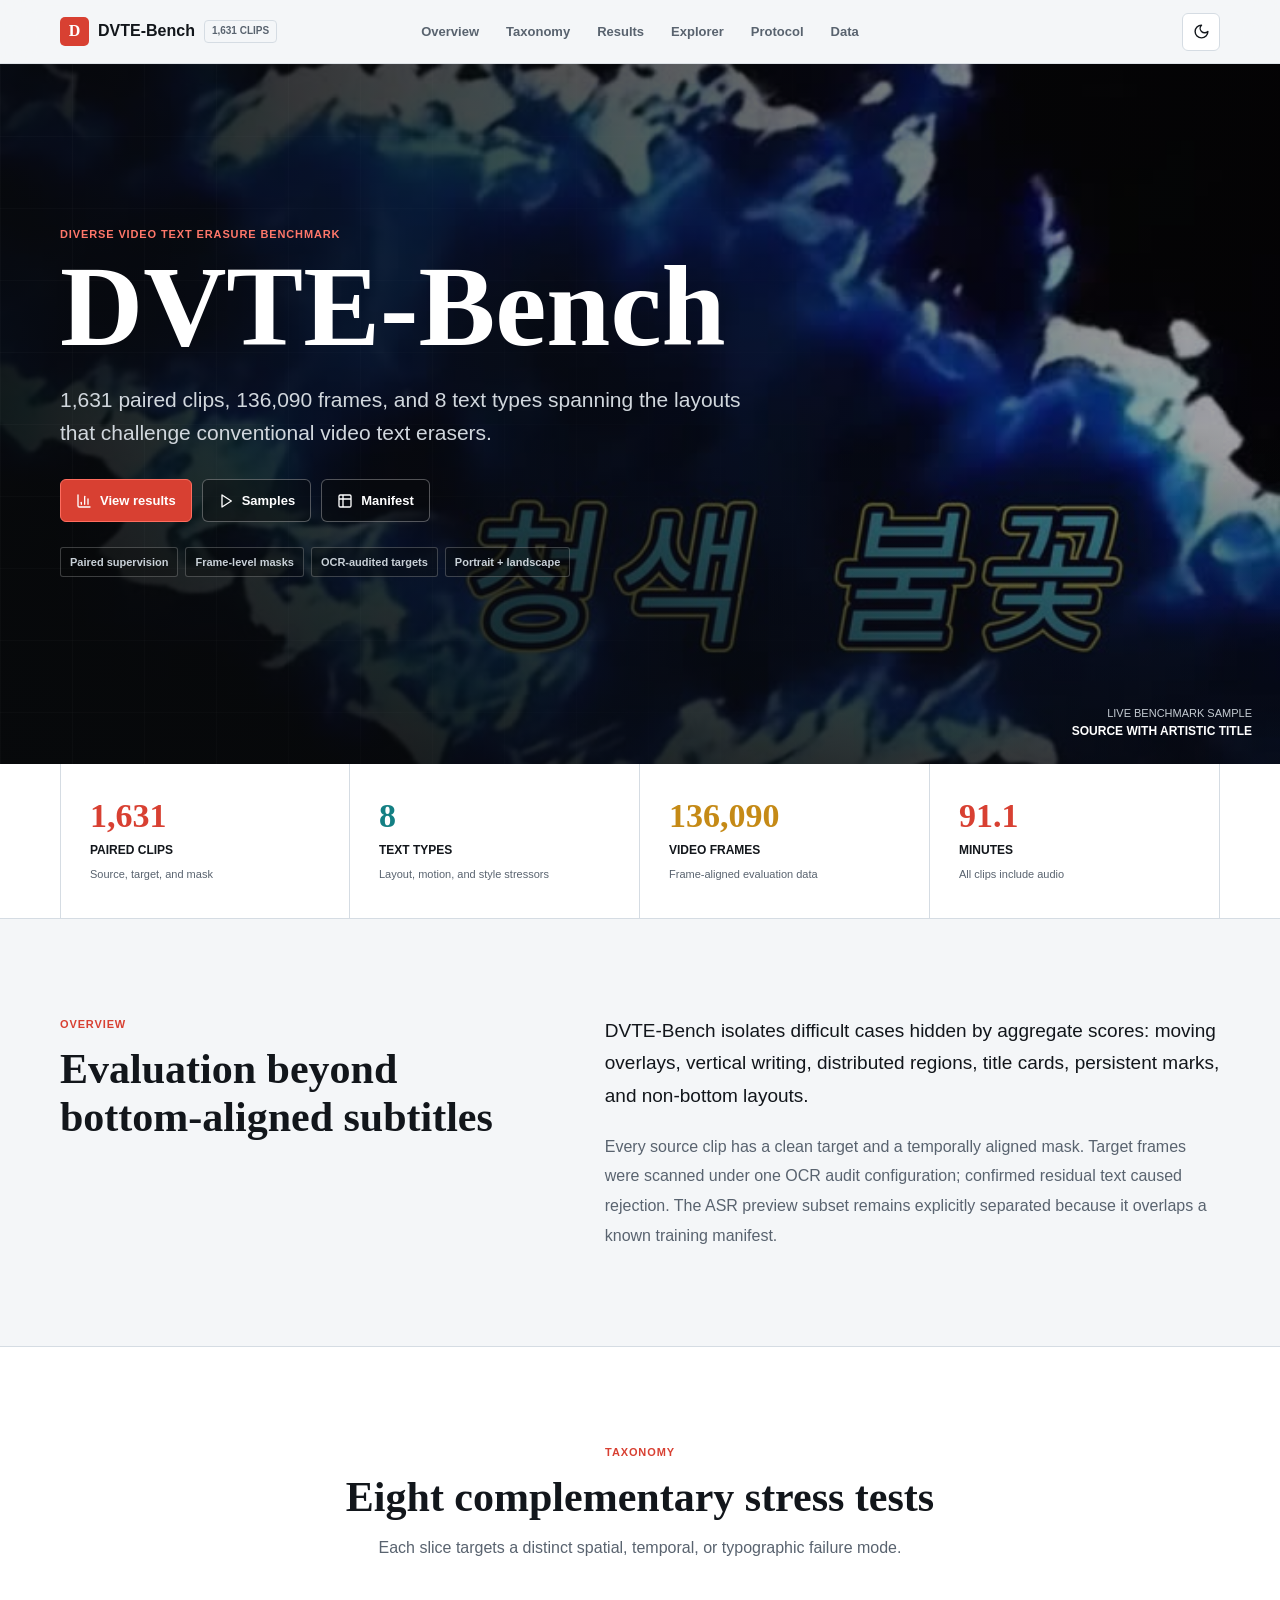
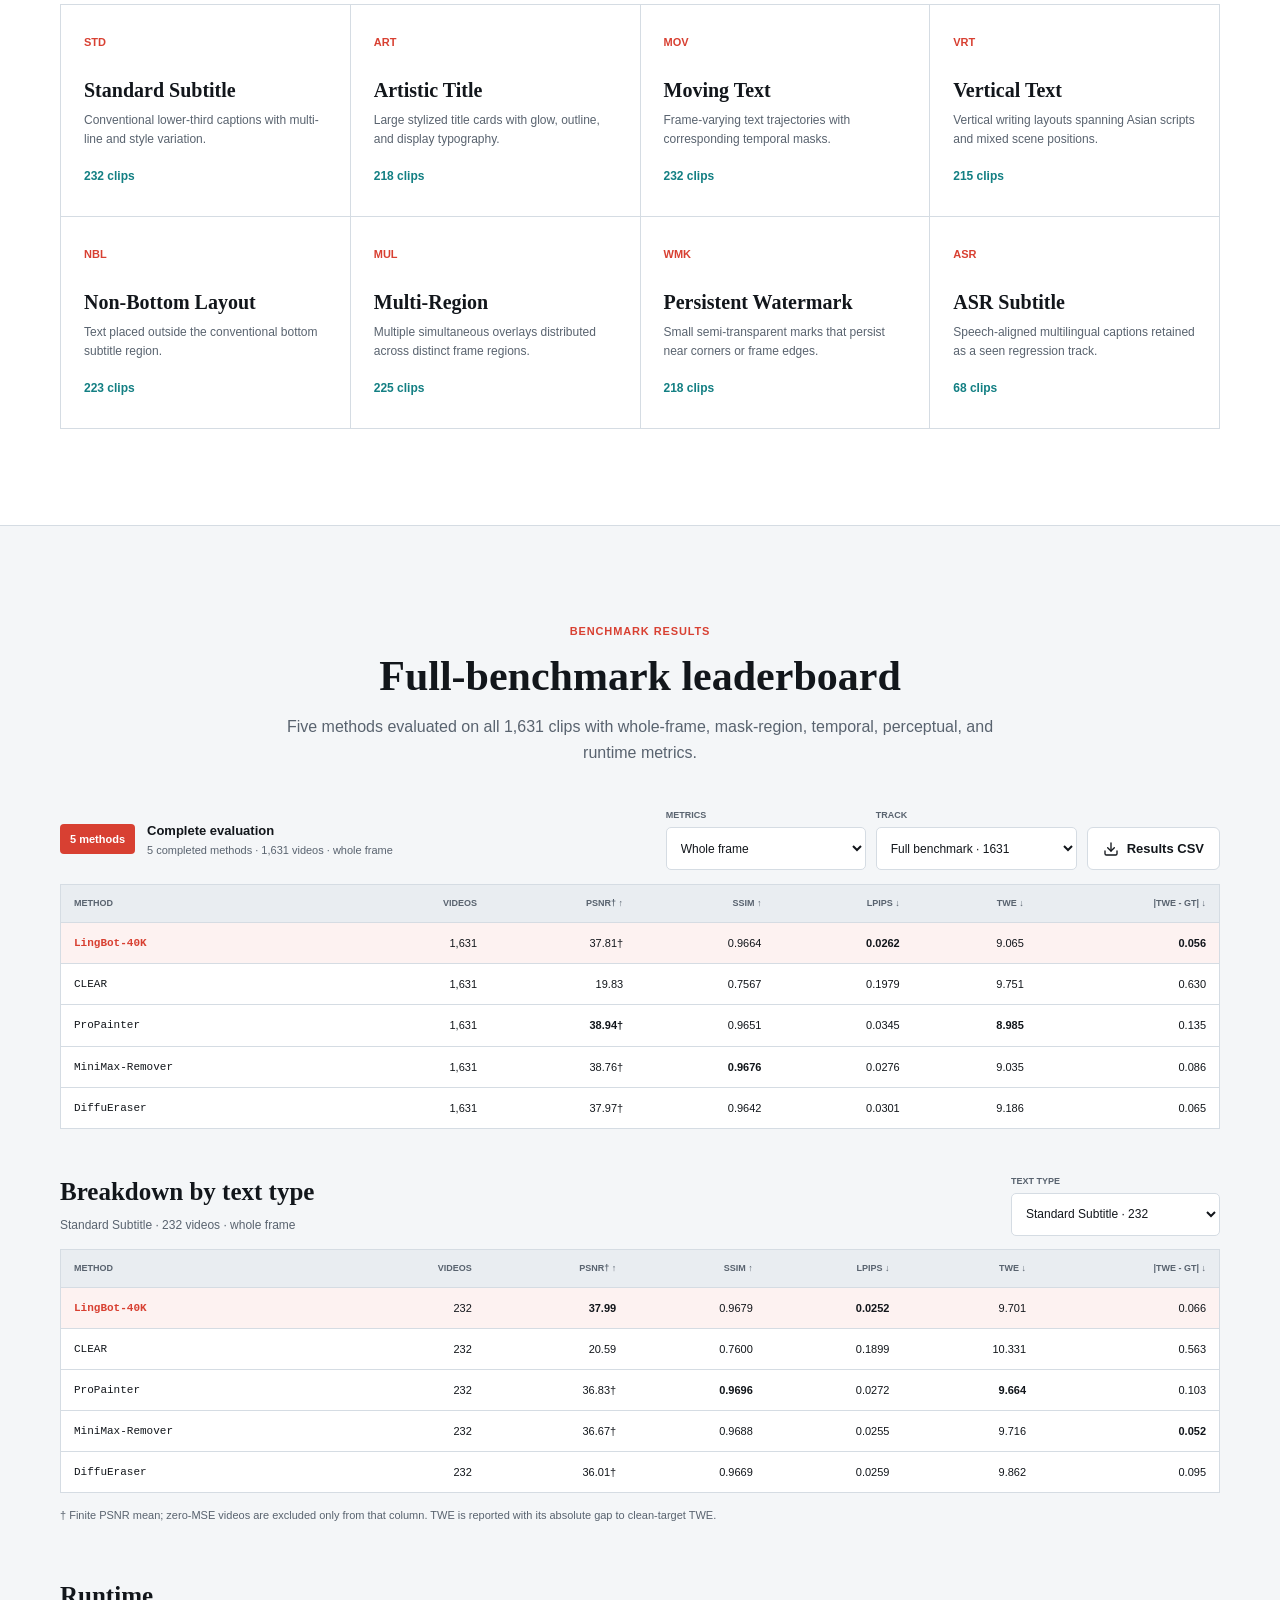
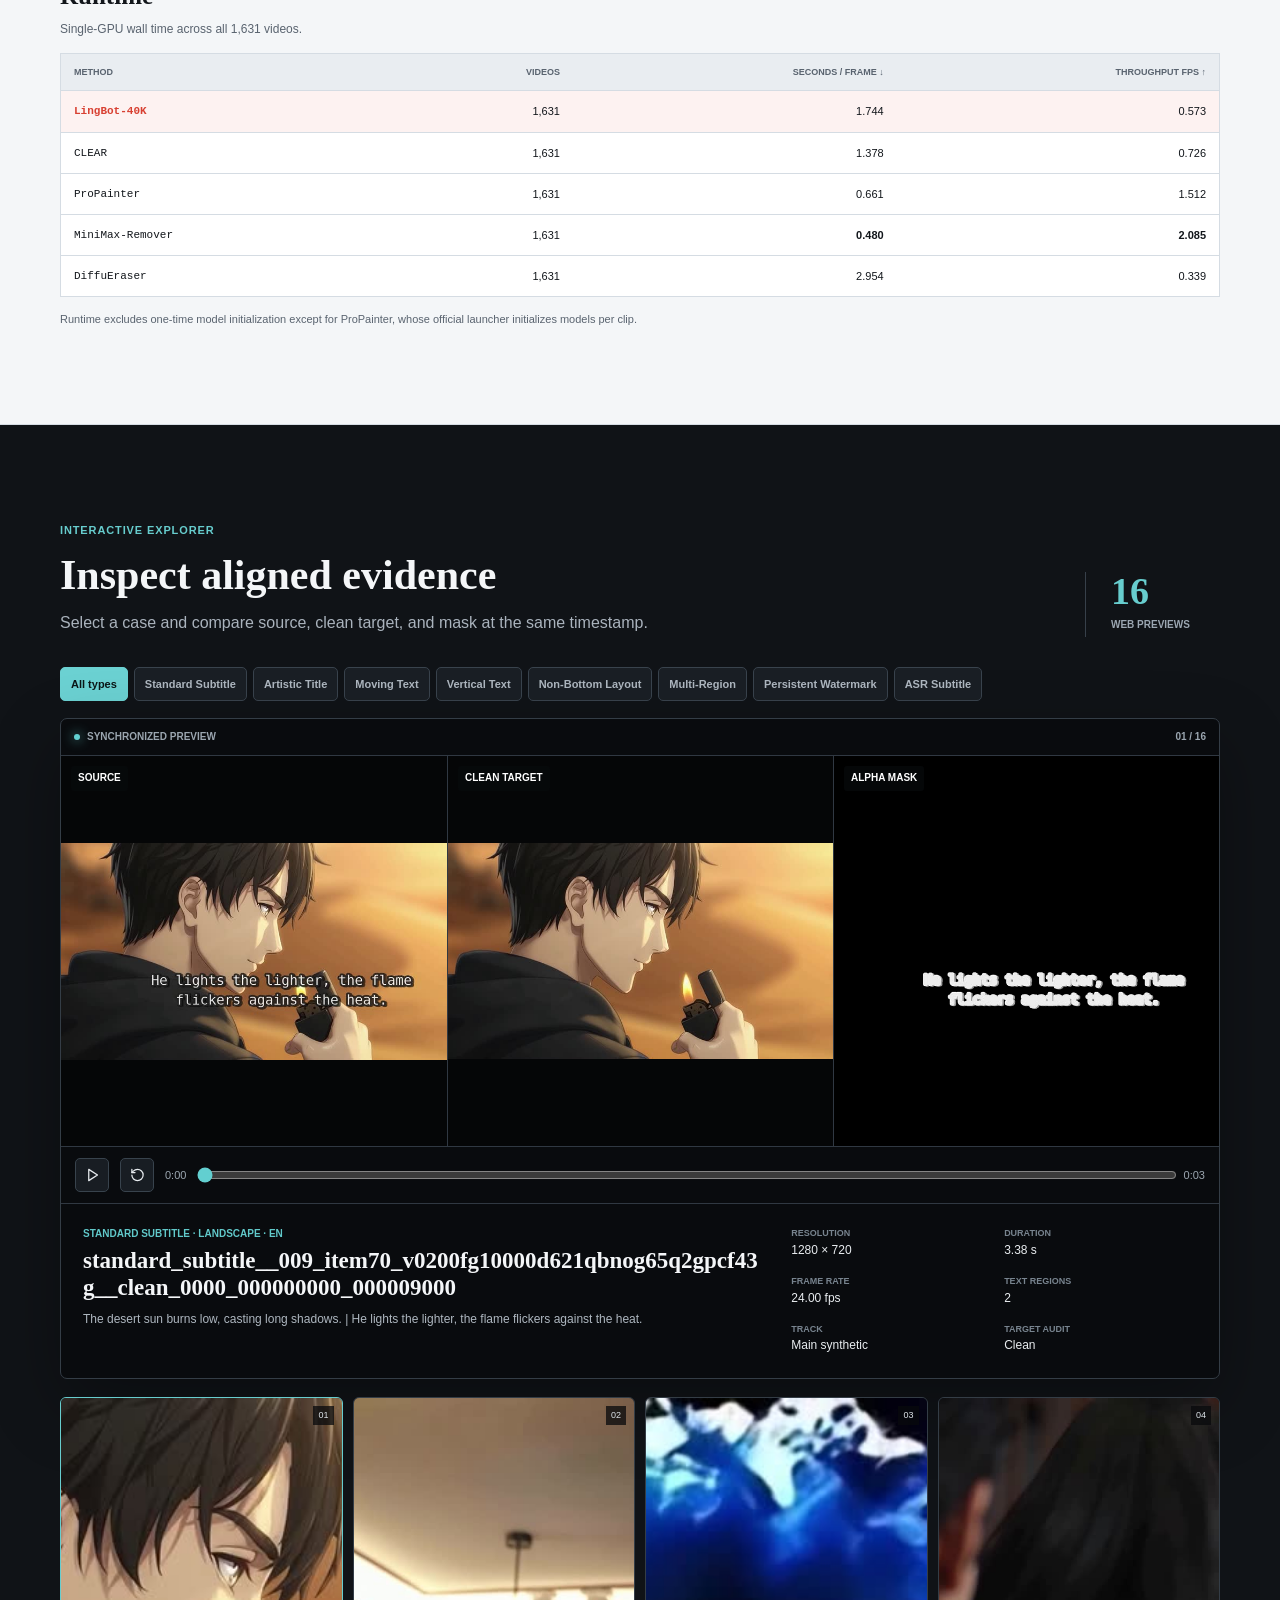
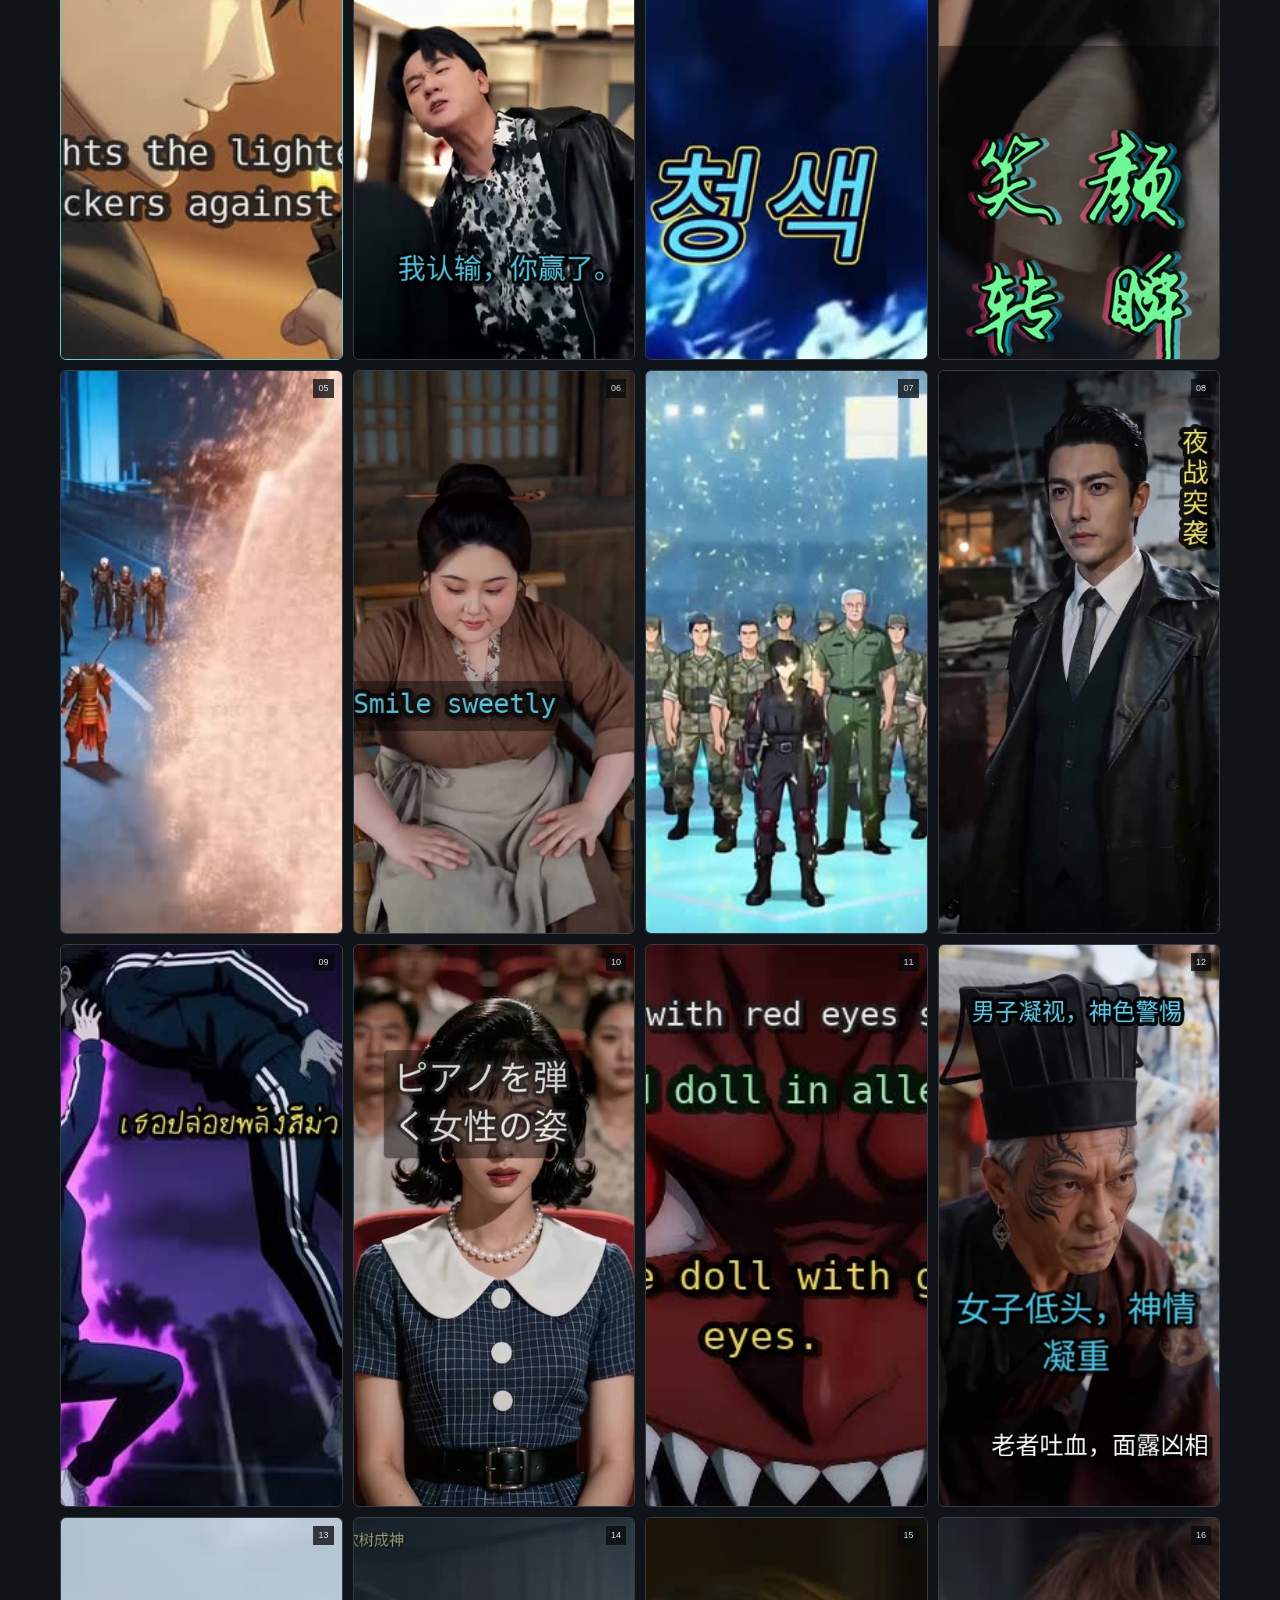
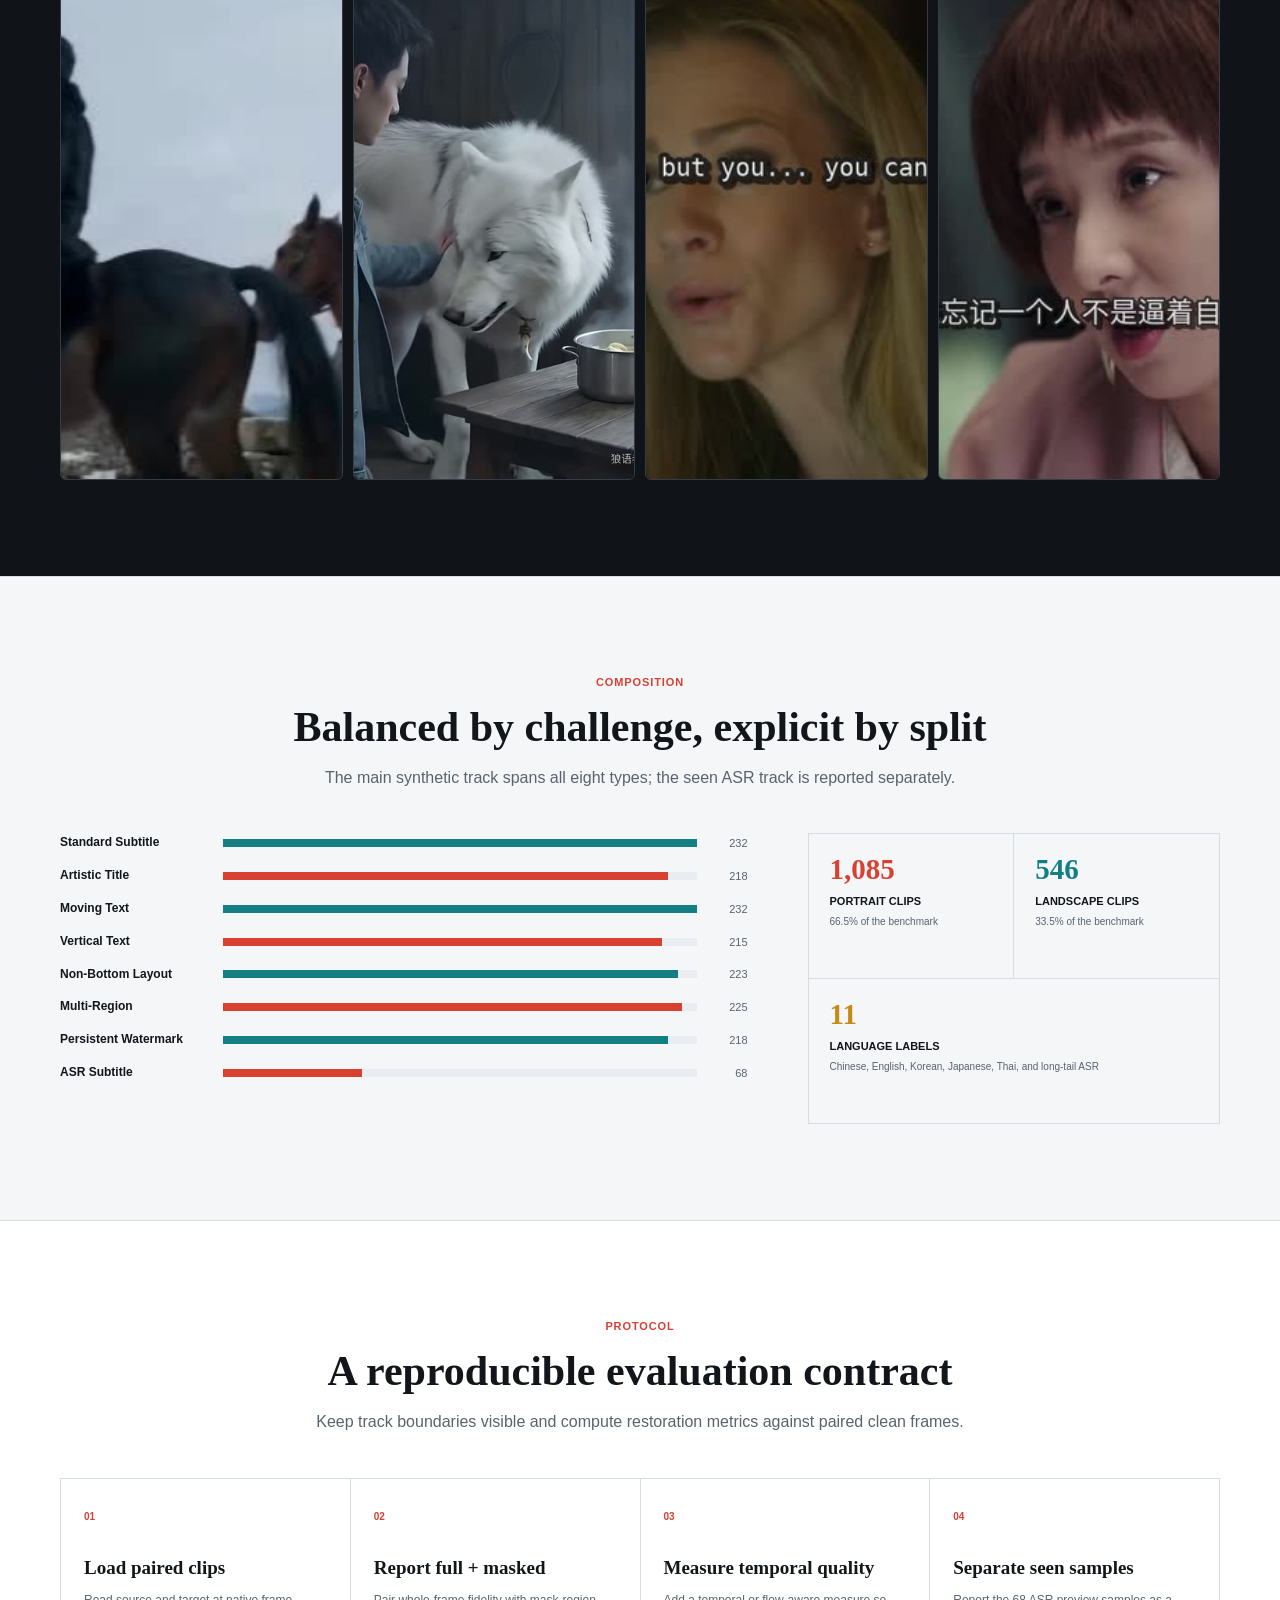
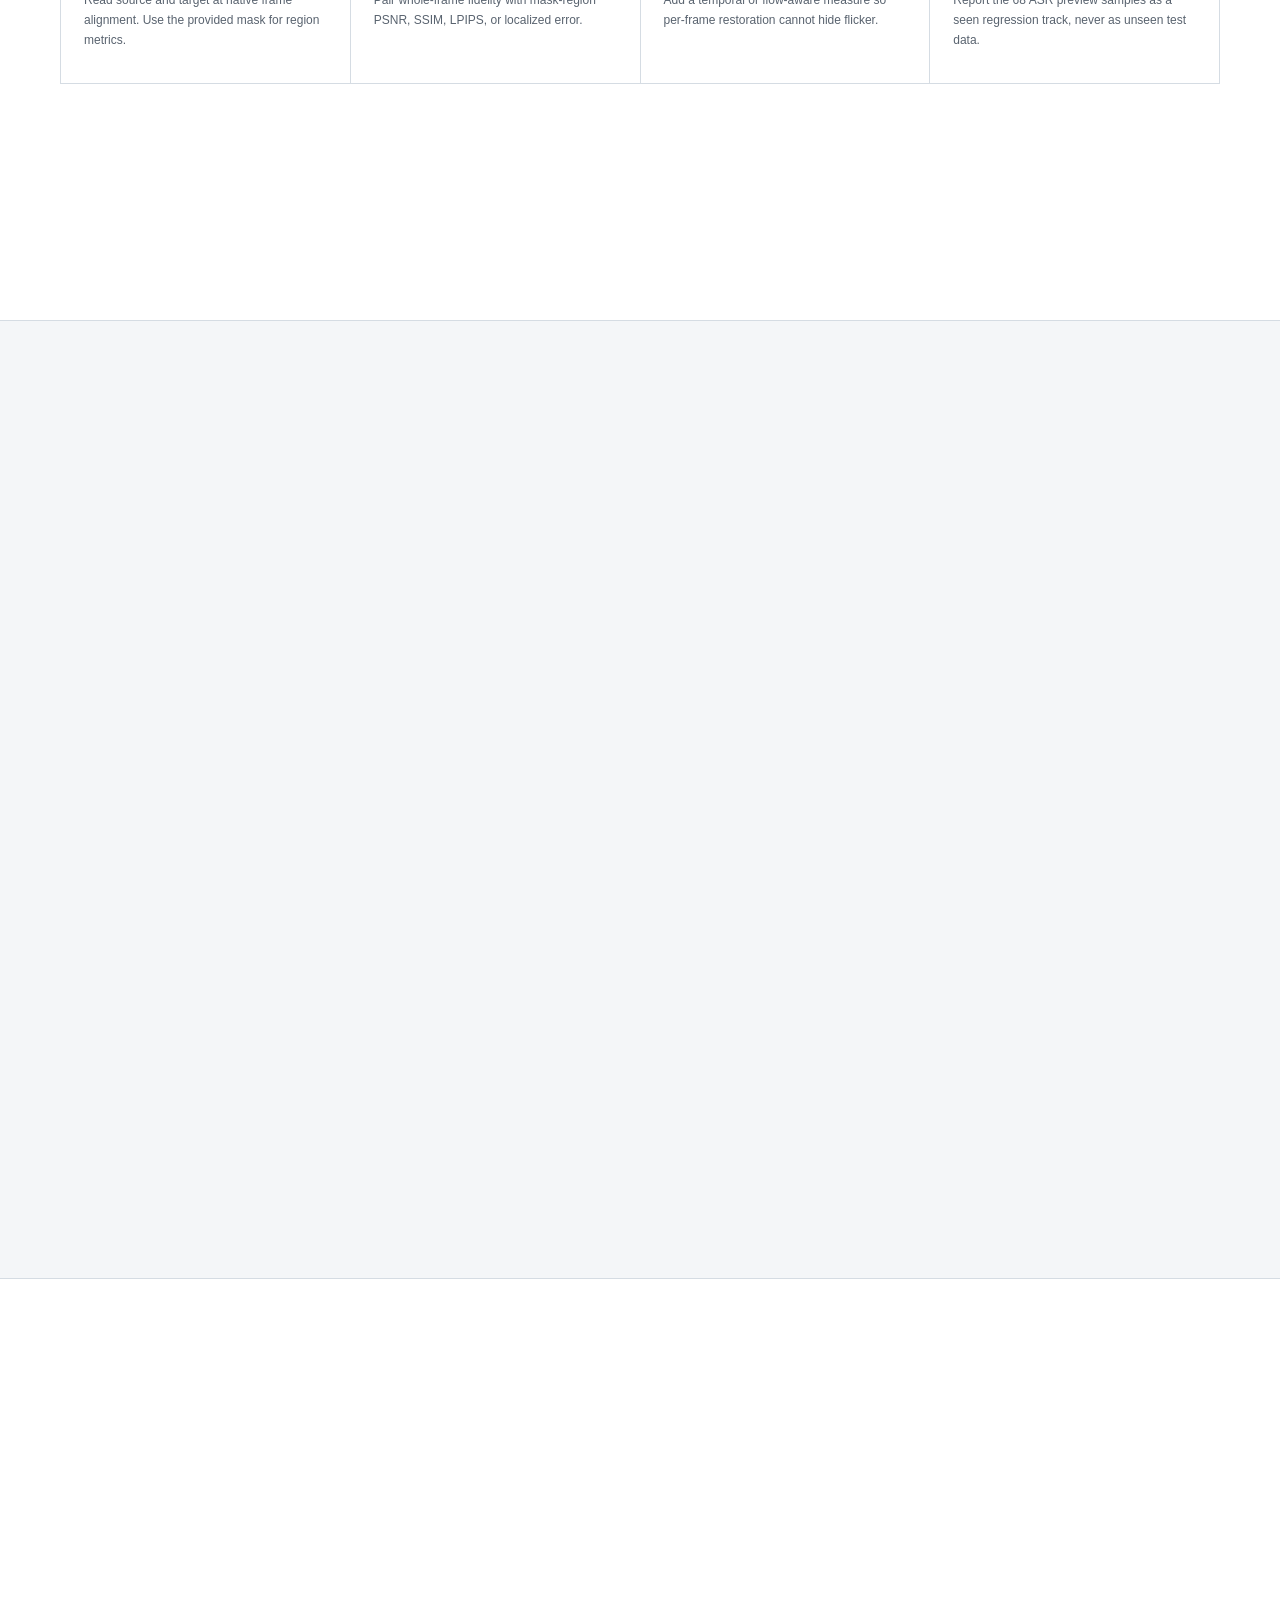
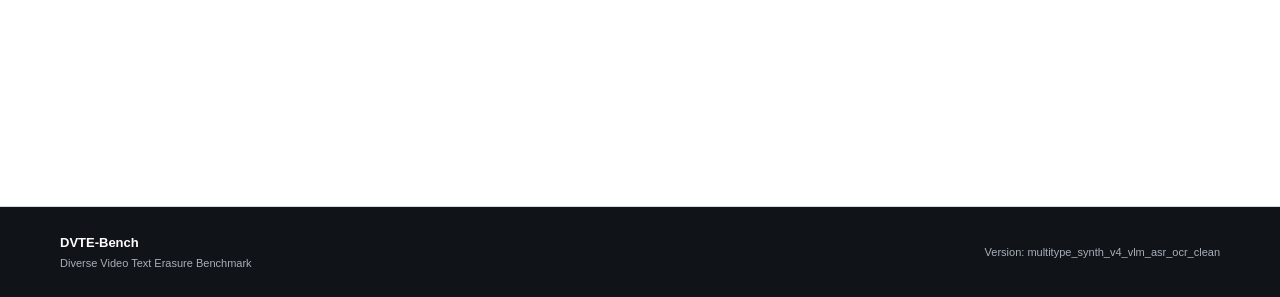
==== index.html @ 3c835c45 "Publish complete 1,631-video benchmark results" ====
<!doctype html>
<html lang="en" data-theme="light">
<head>
  <meta charset="utf-8">
  <meta name="viewport" content="width=device-width, initial-scale=1">
  <meta name="description" content="DVTE-Bench (Diverse Video Text Erasure Benchmark) provides 1,631 paired clips across 8 text types for video text erasure evaluation.">
  <meta name="theme-color" content="#f4f6f8">
  <title>DVTE-Bench | Diverse Video Text Erasure Benchmark</title>
  <link rel="stylesheet" href="styles.css">
  <script src="assets/vendor/lucide.min.js" defer></script>
  <script src="app.js" defer></script>
</head>
<body>
  <a class="skip-link" href="#main">Skip to content</a>
  <header class="site-header" data-header>
    <nav class="nav shell" aria-label="Primary navigation">
      <a class="wordmark" href="#top" aria-label="DVTE-Bench home">
        <span class="wordmark-mark" aria-hidden="true">D</span>
        <span>DVTE-Bench</span>
        <span class="version-chip">1,631 clips</span>
      </a>
      <button class="icon-button mobile-menu-button" type="button" data-menu-toggle
        aria-label="Open navigation" aria-expanded="false" aria-controls="nav-links">
        <i data-lucide="menu" aria-hidden="true"></i>
      </button>
      <div class="nav-links" id="nav-links" data-nav-links>
        <a href="#overview">Overview</a>
        <a href="#taxonomy">Taxonomy</a>
        <a href="#results">Results</a>
        <a href="#explorer">Explorer</a>
        <a href="#protocol">Protocol</a>
        <a href="#data">Data</a>
      </div>
      <button class="icon-button theme-button" type="button" data-theme-toggle
        aria-label="Switch to dark theme" title="Toggle color theme">
        <i data-lucide="moon" aria-hidden="true"></i>
      </button>
    </nav>
  </header>
  <main id="main">
    <section class="hero" id="top" aria-labelledby="hero-title">
      <video class="hero-video" muted autoplay loop playsinline preload="metadata"
        poster="assets/posters/case-03-source.jpg" aria-hidden="true">
        <source src="assets/videos/case-03-source.mp4" type="video/mp4">
      </video>
      <div class="hero-overlay" aria-hidden="true"></div>
      <div class="hero-grid" aria-hidden="true"></div>
      <div class="shell hero-copy">
        <p class="eyebrow">Diverse Video Text Erasure Benchmark</p>
        <h1 id="hero-title">DVTE-Bench</h1>
        <p class="hero-subtitle">
          1,631 paired clips, 136,090 frames, and 8 text types spanning the layouts
          that challenge conventional video text erasers.
        </p>
        <div class="hero-actions">
          <a class="button button-primary" href="#results">
            <i data-lucide="bar-chart-3" aria-hidden="true"></i> View results
          </a>
          <a class="button button-secondary" href="#explorer">
            <i data-lucide="play" aria-hidden="true"></i> Samples
          </a>
          <a class="button button-secondary" href="data/benchmark_manifest.csv" download>
            <i data-lucide="table-2" aria-hidden="true"></i> Manifest
          </a>
        </div>
        <div class="hero-tags" aria-label="Dataset properties">
          <span>Paired supervision</span>
          <span>Frame-level masks</span>
          <span>OCR-audited targets</span>
          <span>Portrait + landscape</span>
        </div>
      </div>
      <div class="hero-caption">
        <span>Live benchmark sample</span>
        <span>Source with artistic title</span>
      </div>
    </section>

    <section class="metric-band" aria-label="Benchmark summary">
      <div class="shell metric-grid">
        <div class="metric">
          <strong data-stat="samples">1,631</strong>
          <span>Paired clips</span>
          <small>Source, target, and mask</small>
        </div>
        <div class="metric">
          <strong data-stat="types">8</strong>
          <span>Text types</span>
          <small>Layout, motion, and style stressors</small>
        </div>
        <div class="metric">
          <strong data-stat="frames">136,090</strong>
          <span>Video frames</span>
          <small>Frame-aligned evaluation data</small>
        </div>
        <div class="metric">
          <strong data-stat="minutes">91.1</strong>
          <span>Minutes</span>
          <small>All clips include audio</small>
        </div>
      </div>
    </section>

    <section class="section" id="overview" aria-labelledby="overview-title">
      <div class="shell overview-layout">
        <div class="section-heading left reveal">
          <p class="eyebrow">Overview</p>
          <h2 id="overview-title">Evaluation beyond bottom-aligned subtitles</h2>
        </div>
        <div class="overview-copy reveal">
          <p class="lead">
            DVTE-Bench isolates difficult cases hidden by aggregate scores: moving
            overlays, vertical writing, distributed regions, title cards, persistent
            marks, and non-bottom layouts.
          </p>
          <p>
            Every source clip has a clean target and a temporally aligned mask. Target frames
            were scanned under one OCR audit configuration; confirmed residual text caused
            rejection. The ASR preview subset remains explicitly separated because it overlaps
            a known training manifest.
          </p>
        </div>
      </div>
    </section>

    <section class="section section-surface" id="taxonomy" aria-labelledby="taxonomy-title">
      <div class="shell">
        <div class="section-heading reveal">
          <p class="eyebrow">Taxonomy</p>
          <h2 id="taxonomy-title">Eight complementary stress tests</h2>
          <p>Each slice targets a distinct spatial, temporal, or typographic failure mode.</p>
        </div>
        <div class="taxonomy-grid reveal" data-taxonomy-grid aria-live="polite"></div>
      </div>
    </section>

    <section class="section results-section" id="results" aria-labelledby="results-title">
      <div class="shell">
        <div class="section-heading reveal">
          <p class="eyebrow">Benchmark Results</p>
          <h2 id="results-title">Full-benchmark leaderboard</h2>
          <p>Five methods evaluated on all 1,631 clips with whole-frame, mask-region, temporal, perceptual, and runtime metrics.</p>
        </div>
        <div class="results-toolbar reveal">
          <div class="method-identity">
            <span class="method-badge">5 methods</span>
            <div>
              <strong>Complete evaluation</strong>
              <span data-result-configuration>5 completed methods · 1,631 videos · whole frame</span>
            </div>
          </div>
          <div class="results-actions">
            <label class="result-select">
              <span>Metrics</span>
              <select data-results-metric-group aria-label="Metric region"></select>
            </label>
            <label class="result-select">
              <span>Track</span>
              <select data-results-track aria-label="Result track"></select>
            </label>
            <a class="button button-secondary" href="data/results.csv" download>
              <i data-lucide="download" aria-hidden="true"></i> Results CSV
            </a>
          </div>
        </div>
        <div class="table-wrap results-table overall-results reveal">
          <table>
            <thead>
              <tr data-results-overall-head></tr>
            </thead>
            <tbody data-results-overall></tbody>
          </table>
        </div>
        <div class="results-subhead reveal">
          <div>
            <h3>Breakdown by text type</h3>
            <p data-breakdown-description>Standard Subtitle · 232 videos · whole frame</p>
          </div>
          <label class="result-select">
            <span>Text type</span>
            <select data-results-type aria-label="Result text type"></select>
          </label>
        </div>
        <div class="table-wrap results-table reveal">
          <table>
            <thead>
              <tr data-results-type-head></tr>
            </thead>
            <tbody data-results-by-type></tbody>
          </table>
        </div>
        <p class="results-note reveal" data-results-note>
          † Finite PSNR mean; zero-MSE videos are excluded only from that column.
        </p>
        <div class="results-subhead speed-results-head reveal">
          <div>
            <h3>Runtime</h3>
            <p>Single-GPU wall time across all 1,631 videos.</p>
          </div>
        </div>
        <div class="table-wrap results-table speed-results reveal">
          <table>
            <thead>
              <tr>
                <th>Method</th>
                <th>Videos</th>
                <th>Seconds / frame ↓</th>
                <th>Throughput FPS ↑</th>
              </tr>
            </thead>
            <tbody data-results-speed></tbody>
          </table>
        </div>
        <p class="results-note reveal">
          Runtime excludes one-time model initialization except for ProPainter, whose official launcher initializes models per clip.
        </p>
      </div>
    </section>

    <section class="section explorer-section" id="explorer" aria-labelledby="explorer-title">
      <div class="shell">
        <div class="explorer-heading reveal">
          <div>
            <p class="eyebrow">Interactive Explorer</p>
            <h2 id="explorer-title">Inspect aligned evidence</h2>
            <p>Select a case and compare source, clean target, and mask at the same timestamp.</p>
          </div>
          <div class="preview-count">
            <strong data-preview-count>16</strong>
            <span>web previews</span>
          </div>
        </div>
        <div class="filter-row reveal" data-preview-filters role="tablist"
          aria-label="Filter preview samples">
          <button class="filter-button is-active" type="button" role="tab"
            aria-selected="true" data-filter="all">All types</button>
        </div>

        <div class="comparison-tool reveal" data-comparison-tool>
          <div class="comparison-topline">
            <span class="live-label"><i aria-hidden="true"></i> Synchronized preview</span>
            <span data-active-index>01 / 16</span>
          </div>
          <div class="media-grid" data-media-grid>
            <figure class="media-panel">
              <figcaption>Source</figcaption>
              <video muted playsinline preload="metadata" data-preview-video="source"></video>
            </figure>
            <figure class="media-panel">
              <figcaption>Clean target</figcaption>
              <video muted playsinline preload="metadata" data-preview-video="target"></video>
            </figure>
            <figure class="media-panel mask-panel">
              <figcaption>Alpha mask</figcaption>
              <video muted playsinline preload="metadata" data-preview-video="mask"></video>
            </figure>
          </div>
          <div class="transport">
            <button class="transport-button" type="button" data-play-toggle
              aria-label="Play synchronized preview" title="Play">
              <i data-lucide="play" aria-hidden="true"></i>
            </button>
            <button class="transport-button" type="button" data-restart
              aria-label="Restart synchronized preview" title="Restart">
              <i data-lucide="rotate-ccw" aria-hidden="true"></i>
            </button>
            <span class="timecode" data-current-time>0:00</span>
            <input class="timeline" type="range" min="0" max="1000" value="0"
              aria-label="Preview position" data-timeline>
            <span class="timecode" data-duration>0:00</span>
          </div>
          <div class="case-caption">
            <div>
              <p class="case-kicker" data-case-kicker>Standard Subtitle · Landscape</p>
              <h3 data-case-title>Loading benchmark case</h3>
              <p class="case-text" data-case-text></p>
            </div>
            <dl class="case-meta" data-case-meta></dl>
          </div>
        </div>
        <div class="preview-grid reveal" data-preview-grid
          aria-label="Benchmark preview cases"></div>
      </div>
    </section>

    <section class="section" id="composition" aria-labelledby="composition-title">
      <div class="shell">
        <div class="section-heading reveal">
          <p class="eyebrow">Composition</p>
          <h2 id="composition-title">Balanced by challenge, explicit by split</h2>
          <p>The main synthetic track spans all eight types; the seen ASR track is reported separately.</p>
        </div>
        <div class="composition-layout reveal">
          <div class="distribution" data-category-bars aria-label="Samples by benchmark type"></div>
          <div class="composition-summary">
            <div class="split-stat">
              <strong>1,085</strong>
              <span>Portrait clips</span>
              <small>66.5% of the benchmark</small>
            </div>
            <div class="split-stat">
              <strong>546</strong>
              <span>Landscape clips</span>
              <small>33.5% of the benchmark</small>
            </div>
            <div class="split-stat accent">
              <strong>11</strong>
              <span>Language labels</span>
              <small>Chinese, English, Korean, Japanese, Thai, and long-tail ASR</small>
            </div>
          </div>
        </div>
      </div>
    </section>

    <section class="section section-surface" id="protocol" aria-labelledby="protocol-title">
      <div class="shell">
        <div class="section-heading reveal">
          <p class="eyebrow">Protocol</p>
          <h2 id="protocol-title">A reproducible evaluation contract</h2>
          <p>Keep track boundaries visible and compute restoration metrics against paired clean frames.</p>
        </div>
        <div class="protocol-grid reveal">
          <article>
            <span>01</span>
            <h3>Load paired clips</h3>
            <p>Read source and target at native frame alignment. Use the provided mask for region metrics.</p>
          </article>
          <article>
            <span>02</span>
            <h3>Report full + masked</h3>
            <p>Pair whole-frame fidelity with mask-region PSNR, SSIM, LPIPS, or localized error.</p>
          </article>
          <article>
            <span>03</span>
            <h3>Measure temporal quality</h3>
            <p>Add a temporal or flow-aware measure so per-frame restoration cannot hide flicker.</p>
          </article>
          <article>
            <span>04</span>
            <h3>Separate seen samples</h3>
            <p>Report the 68 ASR preview samples as a seen regression track, never as unseen test data.</p>
          </article>
        </div>
        <aside class="audit-note reveal">
          <i data-lucide="scan-search" aria-hidden="true"></i>
          <div>
            <strong>Target-side OCR audit</strong>
            <p>
              All target frames were scanned with a fixed configuration. 569 candidates with
              confirmed target text were rejected before the final 1,631-sample release.
            </p>
          </div>
        </aside>
      </div>
    </section>

    <section class="section catalog-section" id="catalog" aria-labelledby="catalog-title">
      <div class="shell">
        <div class="catalog-heading reveal">
          <div>
            <p class="eyebrow">Catalog</p>
            <h2 id="catalog-title">Search all 1,631 records</h2>
          </div>
          <label class="search-field">
            <i data-lucide="search" aria-hidden="true"></i>
            <span class="sr-only">Search benchmark records</span>
            <input type="search" placeholder="Search ID, type, language, or text"
              data-catalog-search>
          </label>
        </div>
        <div class="catalog-toolbar reveal">
          <label>
            <span>Type</span>
            <select data-catalog-type>
              <option value="all">All types</option>
            </select>
          </label>
          <label>
            <span>Orientation</span>
            <select data-catalog-orientation>
              <option value="all">All orientations</option>
              <option value="portrait">Portrait</option>
              <option value="landscape">Landscape</option>
            </select>
          </label>
          <label>
            <span>Track</span>
            <select data-catalog-track>
              <option value="all">All tracks</option>
              <option value="vlm_multitype">Main synthetic</option>
              <option value="asr_preview_seen">ASR seen regression</option>
            </select>
          </label>
          <span class="catalog-result-count" data-catalog-count>1,631 records</span>
        </div>
        <div class="table-wrap reveal">
          <table>
            <thead>
              <tr>
                <th>Sample</th>
                <th>Type</th>
                <th>Language</th>
                <th>Format</th>
                <th>Duration</th>
                <th>Regions</th>
                <th>Track</th>
              </tr>
            </thead>
            <tbody data-catalog-body></tbody>
          </table>
        </div>
        <div class="pagination reveal">
          <button class="icon-button" type="button" data-page-prev
            aria-label="Previous page" title="Previous page">
            <i data-lucide="chevron-left" aria-hidden="true"></i>
          </button>
          <span data-page-label>Page 1</span>
          <button class="icon-button" type="button" data-page-next
            aria-label="Next page" title="Next page">
            <i data-lucide="chevron-right" aria-hidden="true"></i>
          </button>
        </div>
      </div>
    </section>

    <section class="section data-section" id="data" aria-labelledby="data-title">
      <div class="shell data-layout">
        <div class="section-heading left reveal">
          <p class="eyebrow">Data Package</p>
          <h2 id="data-title">Structured for direct evaluation</h2>
          <p>Each type repeats the same source, target, mask, and per-sample metadata layout.</p>
          <div class="data-actions">
            <a class="button button-primary" href="data/benchmark_manifest.csv" download>
              <i data-lucide="download" aria-hidden="true"></i> CSV manifest
            </a>
            <a class="button button-secondary" href="data/benchmark.json" download>
              <i data-lucide="braces" aria-hidden="true"></i> Web manifest
            </a>
          </div>
        </div>
        <div class="file-tree reveal" aria-label="Benchmark directory structure">
          <div class="tree-head">
            <span>multitype_synth_v4_vlm_asr_ocr_clean_1631/</span>
            <i data-lucide="folder-tree" aria-hidden="true"></i>
          </div>
          <pre><code>metadata.csv
summary.json
&lt;benchmark_type&gt;/
  metadata.csv
  source/        # text-overlaid MP4
  target/        # clean reference MP4
  mask_alpha/    # visual mask MP4
  mask_npz/      # frame-aligned masks
  sample_meta/   # overlay provenance</code></pre>
          <div class="hash-line">
            <span>Metadata SHA-256</span>
            <code data-metadata-hash>58ef4419...ef965</code>
          </div>
        </div>
      </div>
    </section>
  </main>

  <footer>
    <div class="shell footer-inner">
      <div>
        <strong>DVTE-Bench</strong>
        <span>Diverse Video Text Erasure Benchmark</span>
      </div>
      <span>Version: multitype_synth_v4_vlm_asr_ocr_clean</span>
    </div>
  </footer>
  <div class="loading-status" data-loading-status role="status">
    Loading benchmark manifest...
  </div>
</body>
</html>
---- styles.css ----
:root {
  color-scheme: light;
  --canvas: #f4f6f8;
  --surface: #ffffff;
  --surface-2: #e9edf1;
  --ink: #12161b;
  --muted: #59636f;
  --line: #d5dce3;
  --line-strong: #aeb9c4;
  --red: #d84032;
  --red-soft: #fbe8e5;
  --teal: #137f83;
  --teal-soft: #dff3f2;
  --yellow: #c58a16;
  --yellow-soft: #fff2ce;
  --header-height: 64px;
  --shadow: 0 16px 48px rgba(22, 32, 43, 0.11);
  --sans: Inter, ui-sans-serif, -apple-system, BlinkMacSystemFont, "Segoe UI", sans-serif;
  --serif: "Iowan Old Style", "Palatino Linotype", Palatino, Georgia, serif;
}
[data-theme="dark"] {
  color-scheme: dark;
  --canvas: #101317;
  --surface: #171b20;
  --surface-2: #20262d;
  --ink: #f0f3f5;
  --muted: #aab3bd;
  --line: #303841;
  --line-strong: #53606c;
  --red: #f06c5f;
  --red-soft: #452722;
  --teal: #63c9ca;
  --teal-soft: #173638;
  --yellow: #efbd55;
  --yellow-soft: #423517;
  --shadow: 0 18px 54px rgba(0, 0, 0, 0.35);
}
* { box-sizing: border-box; }
html {
  scroll-behavior: smooth;
  scroll-padding-top: calc(var(--header-height) + 24px);
}
body {
  margin: 0;
  background: var(--canvas);
  color: var(--ink);
  font-family: var(--sans);
  font-size: 16px;
  line-height: 1.65;
  -webkit-font-smoothing: antialiased;
}
body.menu-open { overflow: hidden; }
button, input, select { color: inherit; font: inherit; }
button, a { -webkit-tap-highlight-color: transparent; }
a { color: inherit; text-decoration: none; }
img, video { display: block; max-width: 100%; }
h1, h2, h3, p, figure, dl, dd, pre { margin: 0; }
.shell { width: min(1160px, calc(100% - 48px)); margin-inline: auto; }
.sr-only {
  position: absolute;
  width: 1px;
  height: 1px;
  padding: 0;
  margin: -1px;
  overflow: hidden;
  clip: rect(0, 0, 0, 0);
  white-space: nowrap;
  border: 0;
}
.skip-link {
  position: fixed;
  top: 10px;
  left: 12px;
  z-index: 1000;
  padding: 8px 12px;
  color: var(--surface);
  background: var(--ink);
  transform: translateY(-160%);
}
.skip-link:focus { transform: translateY(0); }
.site-header {
  position: sticky;
  top: 0;
  z-index: 100;
  height: var(--header-height);
  border-bottom: 1px solid color-mix(in srgb, var(--line) 70%, transparent);
  background: color-mix(in srgb, var(--canvas) 88%, transparent);
  backdrop-filter: blur(18px);
}
.nav {
  position: relative;
  display: grid;
  grid-template-columns: 1fr auto 1fr;
  align-items: center;
  height: 100%;
}
.wordmark {
  display: inline-flex;
  align-items: center;
  justify-self: start;
  gap: 9px;
  font-size: 16px;
  font-weight: 760;
}
.wordmark-mark {
  display: grid;
  width: 29px;
  height: 29px;
  place-items: center;
  border-radius: 5px;
  color: white;
  background: var(--red);
  font-family: var(--serif);
}
.version-chip {
  padding: 2px 7px;
  border: 1px solid var(--line);
  border-radius: 4px;
  color: var(--muted);
  font-size: 10px;
  text-transform: uppercase;
}
.nav-links {
  display: flex;
  align-items: center;
  gap: 27px;
  font-size: 13px;
  font-weight: 650;
}
.nav-links a { color: var(--muted); }
.nav-links a:hover, .nav-links a.is-active { color: var(--ink); }
.icon-button {
  display: inline-grid;
  width: 38px;
  height: 38px;
  padding: 0;
  place-items: center;
  border: 1px solid var(--line);
  border-radius: 6px;
  background: var(--surface);
  cursor: pointer;
}
.icon-button:hover { border-color: var(--line-strong); background: var(--surface-2); }
.icon-button svg { width: 17px; height: 17px; }
.theme-button { justify-self: end; }
.mobile-menu-button { display: none; }
.hero {
  position: relative;
  display: grid;
  min-height: min(700px, calc(100vh - var(--header-height)));
  align-items: center;
  isolation: isolate;
  overflow: hidden;
  color: white;
  background: #090b0d;
}
.hero-video {
  position: absolute;
  z-index: -3;
  width: 100%;
  height: 100%;
  object-fit: cover;
}
.hero-overlay {
  position: absolute;
  z-index: -2;
  inset: 0;
  background: linear-gradient(90deg, rgba(7, 9, 11, .93) 0%, rgba(7, 9, 11, .68) 49%, rgba(7, 9, 11, .34) 100%),
    linear-gradient(0deg, rgba(7, 9, 11, .65) 0%, transparent 48%);
}
.hero-grid {
  position: absolute;
  z-index: -1;
  inset: 0;
  opacity: .18;
  background-image: linear-gradient(rgba(255,255,255,.12) 1px, transparent 1px),
    linear-gradient(90deg, rgba(255,255,255,.12) 1px, transparent 1px);
  background-size: 72px 72px;
  mask-image: linear-gradient(90deg, black, transparent 78%);
}
.hero-copy { padding-block: 86px 112px; }
.eyebrow {
  margin-bottom: 13px;
  color: var(--red);
  font-size: 11px;
  font-weight: 820;
  letter-spacing: .08em;
  text-transform: uppercase;
}
.hero .eyebrow { color: #ff776a; }
.hero h1 {
  font-family: var(--serif);
  font-size: clamp(62px, 9vw, 116px);
  font-weight: 550;
  line-height: .88;
  letter-spacing: 0;
}
.hero-subtitle {
  max-width: 710px;
  margin-top: 27px;
  color: #d1d7dd;
  font-size: 21px;
  line-height: 1.55;
}
.hero-actions { display: flex; flex-wrap: wrap; gap: 10px; margin-top: 30px; }
.button {
  display: inline-flex;
  min-height: 43px;
  align-items: center;
  justify-content: center;
  gap: 8px;
  padding: 9px 15px;
  border: 1px solid var(--line);
  border-radius: 6px;
  font-size: 13px;
  font-weight: 730;
  transition: transform 150ms ease, border-color 150ms ease;
}
.button:hover { border-color: var(--line-strong); transform: translateY(-1px); }
.button svg { width: 16px; height: 16px; }
.button-primary { border-color: var(--ink); color: var(--surface); background: var(--ink); }
.button-secondary { background: var(--surface); }
.hero .button-primary { border-color: #ff6d5f; color: white; background: var(--red); }
.hero .button-secondary { border-color: rgba(255,255,255,.3); color: white; background: rgba(9,11,13,.48); }
.hero-tags { display: flex; flex-wrap: wrap; gap: 7px; margin-top: 25px; }
.hero-tags span {
  padding: 5px 9px;
  border: 1px solid rgba(255,255,255,.22);
  border-radius: 3px;
  color: #c8d0d7;
  background: rgba(9,11,13,.38);
  font-size: 11px;
  font-weight: 650;
}
.hero-caption {
  position: absolute;
  right: 28px;
  bottom: 22px;
  display: grid;
  justify-items: end;
  color: #c4cbd2;
  font-size: 11px;
  text-transform: uppercase;
}
.hero-caption span:last-child { color: white; font-size: 12px; font-weight: 730; }
.metric-band { border-bottom: 1px solid var(--line); background: var(--surface); }
.metric-grid { display: grid; grid-template-columns: repeat(4, 1fr); }
.metric {
  display: grid;
  min-height: 154px;
  align-content: center;
  padding: 24px 29px;
  border-right: 1px solid var(--line);
}
.metric:first-child { border-left: 1px solid var(--line); }
.metric strong {
  color: var(--red);
  font-family: var(--serif);
  font-size: 34px;
  font-weight: 600;
  line-height: 1;
}
.metric:nth-child(2) strong { color: var(--teal); }
.metric:nth-child(3) strong { color: var(--yellow); }
.metric span { margin-top: 8px; font-size: 12px; font-weight: 780; text-transform: uppercase; }
.metric small { margin-top: 4px; color: var(--muted); font-size: 11px; }
.section { padding: 96px 0; border-bottom: 1px solid var(--line); }
.section-surface { background: var(--surface); }
.section-heading { max-width: 760px; margin: 0 auto 42px; text-align: center; }
.section-heading.left { margin: 0; text-align: left; }
.section h2 {
  font-family: var(--serif);
  font-size: 42px;
  font-weight: 570;
  line-height: 1.14;
  letter-spacing: 0;
}
.section-heading > p:last-child { margin-top: 13px; color: var(--muted); }
.overview-layout { display: grid; grid-template-columns: .85fr 1.15fr; gap: 90px; align-items: start; }
.overview-copy { color: var(--muted); font-size: 16px; line-height: 1.85; }
.overview-copy .lead { margin-bottom: 20px; color: var(--ink); font-size: 19px; line-height: 1.7; }
.taxonomy-grid { display: grid; grid-template-columns: repeat(4, 1fr); border-top: 1px solid var(--line); border-left: 1px solid var(--line); }
.taxonomy-item {
  min-height: 212px;
  padding: 23px;
  border-right: 1px solid var(--line);
  border-bottom: 1px solid var(--line);
}
.taxonomy-code { color: var(--red); font-size: 11px; font-weight: 800; }
.taxonomy-item h3 { margin-top: 24px; font-family: var(--serif); font-size: 20px; line-height: 1.2; }
.taxonomy-item p { margin-top: 9px; color: var(--muted); font-size: 12px; line-height: 1.6; }
.taxonomy-count { display: block; margin-top: 18px; color: var(--teal); font-size: 12px; font-weight: 750; }
.results-section { background: var(--canvas); }
.results-toolbar {
  display: flex;
  flex-wrap: wrap;
  align-items: center;
  justify-content: space-between;
  gap: 24px;
  margin-bottom: 14px;
}
.method-identity { display: flex; align-items: center; gap: 12px; }
.method-identity > div { display: grid; }
.method-identity strong { font-size: 13px; }
.method-identity span:not(.method-badge) { color: var(--muted); font-size: 11px; }
.method-badge {
  padding: 6px 10px;
  border-radius: 4px;
  color: white;
  background: var(--red);
  font-size: 11px;
  font-weight: 800;
}
.results-actions { display: flex; flex-wrap: wrap; align-items: end; justify-content: flex-end; gap: 10px; }
.result-select { display: grid; gap: 4px; }
.result-select > span { color: var(--muted); font-size: 9px; font-weight: 760; text-transform: uppercase; }
.result-select select {
  min-height: 43px;
  min-width: 200px;
  padding: 8px 32px 8px 10px;
  border: 1px solid var(--line);
  border-radius: 5px;
  background: var(--surface);
  font-size: 12px;
}
.results-table { margin-top: 0; }
.results-table table { min-width: 850px; }
.results-table th:not(:first-child),
.results-table td:not(:first-child) { text-align: right; }
.results-table td { font-variant-numeric: tabular-nums; }
.results-table tbody tr.is-ours { background: color-mix(in srgb, var(--red-soft) 55%, transparent); }
.result-method { color: var(--red); font-weight: 800; }
.result-track { color: var(--muted); }
.result-track strong { display: block; color: var(--ink); }
.result-best { font-weight: 800; }
.results-subhead {
  display: flex;
  align-items: end;
  justify-content: space-between;
  margin: 42px 0 13px;
}
.results-subhead h3 { font-family: var(--serif); font-size: 25px; font-weight: 600; }
.results-subhead p { margin-top: 4px; color: var(--muted); font-size: 12px; }
.speed-results-head { margin-top: 50px; }
.speed-results table { min-width: 620px; }
.results-note { max-width: 900px; margin-top: 13px; color: var(--muted); font-size: 11px; }
.explorer-section { color: #f4f6f8; background: #101317; }
.explorer-section .eyebrow { color: #67cdce; }
.explorer-heading { display: flex; align-items: end; justify-content: space-between; gap: 30px; }
.explorer-heading h2 { color: #f4f6f8; }
.explorer-heading p:last-child { margin-top: 10px; color: #aab3bd; }
.preview-count { min-width: 135px; padding-left: 25px; border-left: 1px solid #37404a; }
.preview-count strong { display: block; color: #67cdce; font-family: var(--serif); font-size: 38px; line-height: 1; }
.preview-count span { color: #9ca7b2; font-size: 10px; font-weight: 750; text-transform: uppercase; }
.filter-row { display: flex; flex-wrap: wrap; gap: 6px; margin: 30px 0 17px; }
.filter-button {
  min-height: 34px;
  padding: 6px 10px;
  border: 1px solid #39434d;
  border-radius: 5px;
  color: #aeb7c0;
  background: #1a1f25;
  font-size: 11px;
  font-weight: 730;
  cursor: pointer;
}
.filter-button:hover { color: white; border-color: #596775; }
.filter-button.is-active { color: #0b1718; border-color: #6bd1d2; background: #6bd1d2; }
.comparison-tool { overflow: hidden; border: 1px solid #343d46; border-radius: 7px; background: #090b0e; box-shadow: 0 26px 70px rgba(0,0,0,.3); }
.comparison-topline { display: flex; justify-content: space-between; padding: 10px 13px; color: #9ba6b0; font-size: 10px; font-weight: 720; text-transform: uppercase; }
.live-label { display: inline-flex; align-items: center; gap: 7px; }
.live-label i { width: 6px; height: 6px; border-radius: 50%; background: #62d0d1; box-shadow: 0 0 12px #62d0d1; }
.media-grid { display: grid; grid-template-columns: repeat(3, minmax(0, 1fr)); border-top: 1px solid #303842; border-bottom: 1px solid #303842; }
.media-panel { position: relative; min-width: 0; background: #06080a; }
.media-panel + .media-panel { border-left: 1px solid #303842; }
.media-panel figcaption { position: absolute; z-index: 2; top: 10px; left: 10px; padding: 4px 7px; border-radius: 3px; color: white; background: rgba(8,10,12,.72); font-size: 10px; font-weight: 760; text-transform: uppercase; }
.media-panel video { width: 100%; height: 390px; object-fit: contain; background: #050607; }
.mask-panel video { filter: contrast(1.06); }
.transport { display: grid; grid-template-columns: 36px 36px auto 1fr auto; align-items: center; gap: 9px; padding: 11px 14px; border-bottom: 1px solid #303842; }
.transport-button { display: grid; width: 34px; height: 34px; padding: 0; place-items: center; border: 1px solid #38434d; border-radius: 5px; color: #e7ebef; background: #181d23; cursor: pointer; }
.transport-button:hover { border-color: #65727e; }
.transport-button svg { width: 15px; }
.timecode { color: #9ba6b0; font-variant-numeric: tabular-nums; font-size: 11px; }
.timeline { width: 100%; accent-color: #62cfd0; cursor: pointer; }
.case-caption { display: grid; grid-template-columns: minmax(0, 1.25fr) minmax(280px, .75fr); gap: 32px; padding: 22px; }
.case-kicker { color: #61c9ca; font-size: 10px; font-weight: 800; text-transform: uppercase; }
.case-caption h3 { margin-top: 4px; overflow-wrap: anywhere; font-family: var(--serif); font-size: 23px; font-weight: 600; line-height: 1.2; }
.case-text { max-width: 650px; margin-top: 8px; color: #aeb7c0; font-size: 12px; }
.case-meta { display: grid; grid-template-columns: repeat(2, 1fr); gap: 13px 20px; }
.case-meta div { min-width: 0; }
.case-meta dt { color: #78848f; font-size: 9px; font-weight: 750; text-transform: uppercase; }
.case-meta dd { overflow: hidden; color: #e9edf0; font-size: 12px; text-overflow: ellipsis; white-space: nowrap; }
.preview-grid { display: grid; grid-template-columns: repeat(4, 1fr); gap: 10px; margin-top: 18px; }
.preview-card {
  min-width: 0;
  overflow: hidden;
  padding: 0;
  border: 1px solid #343d46;
  border-radius: 6px;
  color: #f2f4f6;
  background: #171c22;
  text-align: left;
  cursor: pointer;
}
.preview-card:hover, .preview-card.is-active { border-color: #67cdce; }
.preview-thumb { position: relative; height: 132px; overflow: hidden; background: #090b0e; }
.preview-thumb img { width: 100%; height: 100%; object-fit: cover; transition: transform 220ms ease; }
.preview-card:hover img { transform: scale(1.025); }
.preview-number { position: absolute; top: 8px; right: 8px; padding: 2px 5px; color: #dce2e7; background: rgba(8,10,12,.76); font-size: 9px; }
.preview-card-copy { display: grid; gap: 3px; padding: 11px; }
.preview-card-copy strong { overflow: hidden; font-size: 12px; text-overflow: ellipsis; white-space: nowrap; }
.preview-card-copy span { color: #8f9ba6; font-size: 10px; }
.composition-layout { display: grid; grid-template-columns: 1.25fr .75fr; gap: 60px; align-items: start; }
.distribution { display: grid; gap: 13px; }
.bar-row { display: grid; grid-template-columns: 150px 1fr 38px; align-items: center; gap: 13px; }
.bar-label { overflow: hidden; font-size: 12px; font-weight: 700; text-overflow: ellipsis; white-space: nowrap; }
.bar-track { height: 8px; background: var(--surface-2); }
.bar-fill { display: block; width: var(--bar-width); height: 100%; background: var(--teal); transform-origin: left; }
.bar-row:nth-child(2n) .bar-fill { background: var(--red); }
.bar-value { color: var(--muted); font-size: 11px; font-variant-numeric: tabular-nums; text-align: right; }
.composition-summary { display: grid; grid-template-columns: repeat(2, 1fr); border-top: 1px solid var(--line); border-left: 1px solid var(--line); }
.split-stat { min-height: 145px; padding: 21px; border-right: 1px solid var(--line); border-bottom: 1px solid var(--line); }
.split-stat.accent { grid-column: 1 / -1; }
.split-stat strong { display: block; color: var(--red); font-family: var(--serif); font-size: 29px; line-height: 1; }
.split-stat:nth-child(2) strong { color: var(--teal); }
.split-stat.accent strong { color: var(--yellow); }
.split-stat span { display: block; margin-top: 8px; font-size: 11px; font-weight: 760; text-transform: uppercase; }
.split-stat small { display: block; margin-top: 5px; color: var(--muted); font-size: 10px; line-height: 1.45; }
.protocol-grid { display: grid; grid-template-columns: repeat(4, 1fr); border-top: 1px solid var(--line); border-left: 1px solid var(--line); }
.protocol-grid article { min-height: 205px; padding: 23px; border-right: 1px solid var(--line); border-bottom: 1px solid var(--line); }
.protocol-grid article > span { color: var(--red); font-size: 10px; font-weight: 800; }
.protocol-grid h3 { margin-top: 24px; font-family: var(--serif); font-size: 19px; }
.protocol-grid p { margin-top: 8px; color: var(--muted); font-size: 12px; }
.audit-note { display: flex; max-width: 820px; gap: 17px; margin: 35px auto 0; padding: 18px 20px; border-left: 3px solid var(--yellow); background: var(--yellow-soft); }
.audit-note > svg { flex: 0 0 auto; width: 20px; color: var(--yellow); }
.audit-note strong { font-size: 13px; }
.audit-note p { margin-top: 3px; color: var(--muted); font-size: 12px; }
.catalog-heading { display: flex; align-items: end; justify-content: space-between; gap: 30px; }
.search-field {
  display: flex;
  width: min(400px, 100%);
  min-height: 42px;
  align-items: center;
  gap: 9px;
  padding: 0 12px;
  border: 1px solid var(--line);
  border-radius: 6px;
  background: var(--surface);
}
.search-field svg { width: 16px; color: var(--muted); }
.search-field input { width: 100%; border: 0; outline: 0; background: transparent; font-size: 13px; }
.catalog-toolbar { display: flex; align-items: end; gap: 10px; margin-top: 28px; }
.catalog-toolbar label { display: grid; gap: 4px; }
.catalog-toolbar label > span { color: var(--muted); font-size: 9px; font-weight: 760; text-transform: uppercase; }
.catalog-toolbar select {
  min-height: 38px;
  padding: 7px 32px 7px 10px;
  border: 1px solid var(--line);
  border-radius: 5px;
  background: var(--surface);
  font-size: 12px;
}
.catalog-result-count { margin-left: auto; padding-bottom: 8px; color: var(--muted); font-size: 11px; }
.table-wrap { margin-top: 13px; overflow-x: auto; border: 1px solid var(--line); background: var(--surface); }
table { width: 100%; border-collapse: collapse; font-size: 11px; }
th, td { padding: 11px 13px; border-bottom: 1px solid var(--line); text-align: left; white-space: nowrap; }
th { color: var(--muted); background: var(--surface-2); font-size: 9px; text-transform: uppercase; }
td:first-child { max-width: 310px; overflow: hidden; font-family: ui-monospace, SFMono-Regular, Menlo, monospace; text-overflow: ellipsis; }
tbody tr:last-child td { border-bottom: 0; }
tbody tr:hover { background: color-mix(in srgb, var(--teal-soft) 45%, transparent); }
.track-chip { padding: 3px 6px; border-radius: 3px; color: var(--teal); background: var(--teal-soft); font-size: 9px; font-weight: 750; }
.track-chip.seen { color: var(--yellow); background: var(--yellow-soft); }
.pagination { display: flex; align-items: center; justify-content: center; gap: 14px; margin-top: 18px; color: var(--muted); font-size: 11px; }
.pagination .icon-button:disabled { opacity: .35; cursor: not-allowed; }
.data-section { background: var(--surface); }
.data-layout { display: grid; grid-template-columns: .8fr 1.2fr; gap: 76px; align-items: center; }
.data-actions { display: flex; flex-wrap: wrap; gap: 9px; margin-top: 26px; }
.file-tree { overflow: hidden; border: 1px solid var(--line); border-radius: 7px; background: var(--canvas); box-shadow: var(--shadow); }
.tree-head, .hash-line { display: flex; align-items: center; justify-content: space-between; gap: 14px; padding: 13px 16px; border-bottom: 1px solid var(--line); color: var(--muted); font-size: 11px; }
.tree-head svg { width: 17px; }
.file-tree pre { padding: 24px; overflow-x: auto; color: var(--ink); font-size: 12px; line-height: 1.75; }
.hash-line { border-top: 1px solid var(--line); border-bottom: 0; }
.hash-line code { overflow: hidden; color: var(--red); text-overflow: ellipsis; white-space: nowrap; }
footer { padding: 25px 0; color: #a7b0ba; background: #101317; }
.footer-inner { display: flex; align-items: center; justify-content: space-between; gap: 24px; font-size: 11px; }
.footer-inner div { display: grid; }
.footer-inner strong { color: white; font-size: 13px; }
.loading-status { position: fixed; right: 18px; bottom: 18px; z-index: 200; padding: 9px 12px; border: 1px solid var(--line); border-radius: 5px; color: var(--muted); background: var(--surface); box-shadow: var(--shadow); font-size: 11px; }
.loading-status[hidden] { display: none; }
.reveal { opacity: 0; transform: translateY(12px); transition: opacity 450ms ease, transform 450ms ease; }
.reveal.is-visible { opacity: 1; transform: translateY(0); }
@media (max-width: 960px) {
  .nav { grid-template-columns: 1fr auto auto; gap: 8px; }
  .mobile-menu-button { display: inline-grid; grid-column: 2; }
  .theme-button { grid-column: 3; }
  .nav-links {
    position: fixed;
    top: var(--header-height);
    right: 0;
    left: 0;
    display: none;
    align-items: stretch;
    padding: 14px 24px 22px;
    border-bottom: 1px solid var(--line);
    background: var(--surface);
    box-shadow: var(--shadow);
  }
  .nav-links.is-open { display: grid; }
  .nav-links a { padding: 9px 0; }
  .taxonomy-grid, .preview-grid, .protocol-grid { grid-template-columns: repeat(2, 1fr); }
  .overview-layout, .composition-layout, .data-layout { gap: 45px; }
  .media-panel video { height: 300px; }
  .case-caption { grid-template-columns: 1fr; }
}
@media (max-width: 720px) {
  .shell { width: min(100% - 28px, 1160px); }
  .version-chip { display: none; }
  .hero {
    min-height: min(660px, calc(100svh - var(--header-height)));
    align-items: end;
  }
  .hero-video { object-position: 62% center; }
  .hero-overlay { background: linear-gradient(0deg, rgba(7,9,11,.96) 0%, rgba(7,9,11,.65) 68%, rgba(7,9,11,.4) 100%); }
  .hero-copy { padding-block: 160px 82px; }
  .hero h1 { font-size: clamp(53px, 17vw, 76px); }
  .hero-subtitle { margin-top: 20px; font-size: 16px; }
  .hero-caption { right: 14px; bottom: 11px; }
  .hero-tags { max-width: 430px; }
  .metric-grid { grid-template-columns: repeat(2, 1fr); }
  .metric { min-height: 128px; padding: 18px; border-bottom: 1px solid var(--line); }
  .metric:nth-child(3) { border-left: 1px solid var(--line); }
  .metric strong { font-size: 28px; }
  .section { padding: 72px 0; }
  .section h2 { font-size: 34px; }
  .overview-layout, .composition-layout, .data-layout { grid-template-columns: 1fr; }
  .overview-layout { gap: 28px; }
  .taxonomy-grid { grid-template-columns: 1fr; }
  .taxonomy-item { min-height: auto; }
  .results-toolbar { align-items: stretch; flex-direction: column; }
  .results-actions { align-items: stretch; flex-direction: column; }
  .results-actions .button { width: fit-content; }
  .results-subhead { align-items: stretch; flex-direction: column; gap: 12px; }
  .result-select select { width: 100%; }
  .explorer-heading, .catalog-heading { align-items: start; flex-direction: column; }
  .preview-count { padding: 0; border: 0; }
  .media-grid { grid-template-columns: 1fr; }
  .media-panel + .media-panel { border-top: 1px solid #303842; border-left: 0; }
  .media-panel video { height: min(62vw, 330px); }
  .transport { grid-template-columns: 34px 34px auto 1fr auto; padding-inline: 10px; }
  .preview-grid { grid-template-columns: repeat(2, 1fr); }
  .preview-thumb { height: 120px; }
  .protocol-grid { grid-template-columns: 1fr; }
  .protocol-grid article { min-height: auto; }
  .catalog-toolbar { align-items: stretch; flex-direction: column; }
  .catalog-toolbar select { width: 100%; }
  .catalog-result-count { margin: 5px 0 0; }
  .footer-inner { align-items: start; flex-direction: column; }
}
@media (max-width: 430px) {
  .hero-actions .button { flex: 1 1 auto; }
  .hero-caption { display: none; }
  .metric { min-height: 118px; padding: 14px; }
  .metric strong { font-size: 25px; }
  .metric small { display: none; }
  .preview-grid { grid-template-columns: 1fr; }
  .preview-thumb { height: 165px; }
  .composition-summary { grid-template-columns: 1fr; }
  .split-stat.accent { grid-column: auto; }
  .bar-row { grid-template-columns: 112px 1fr 32px; gap: 8px; }
  .case-meta { grid-template-columns: 1fr 1fr; }
  .transport { grid-template-columns: 34px 34px 1fr auto; }
  .transport .timecode:first-of-type { display: none; }
}
@media (prefers-reduced-motion: reduce) {
  html { scroll-behavior: auto; }
  .reveal { opacity: 1; transform: none; transition: none; }
  .hero-video { display: none; }
}
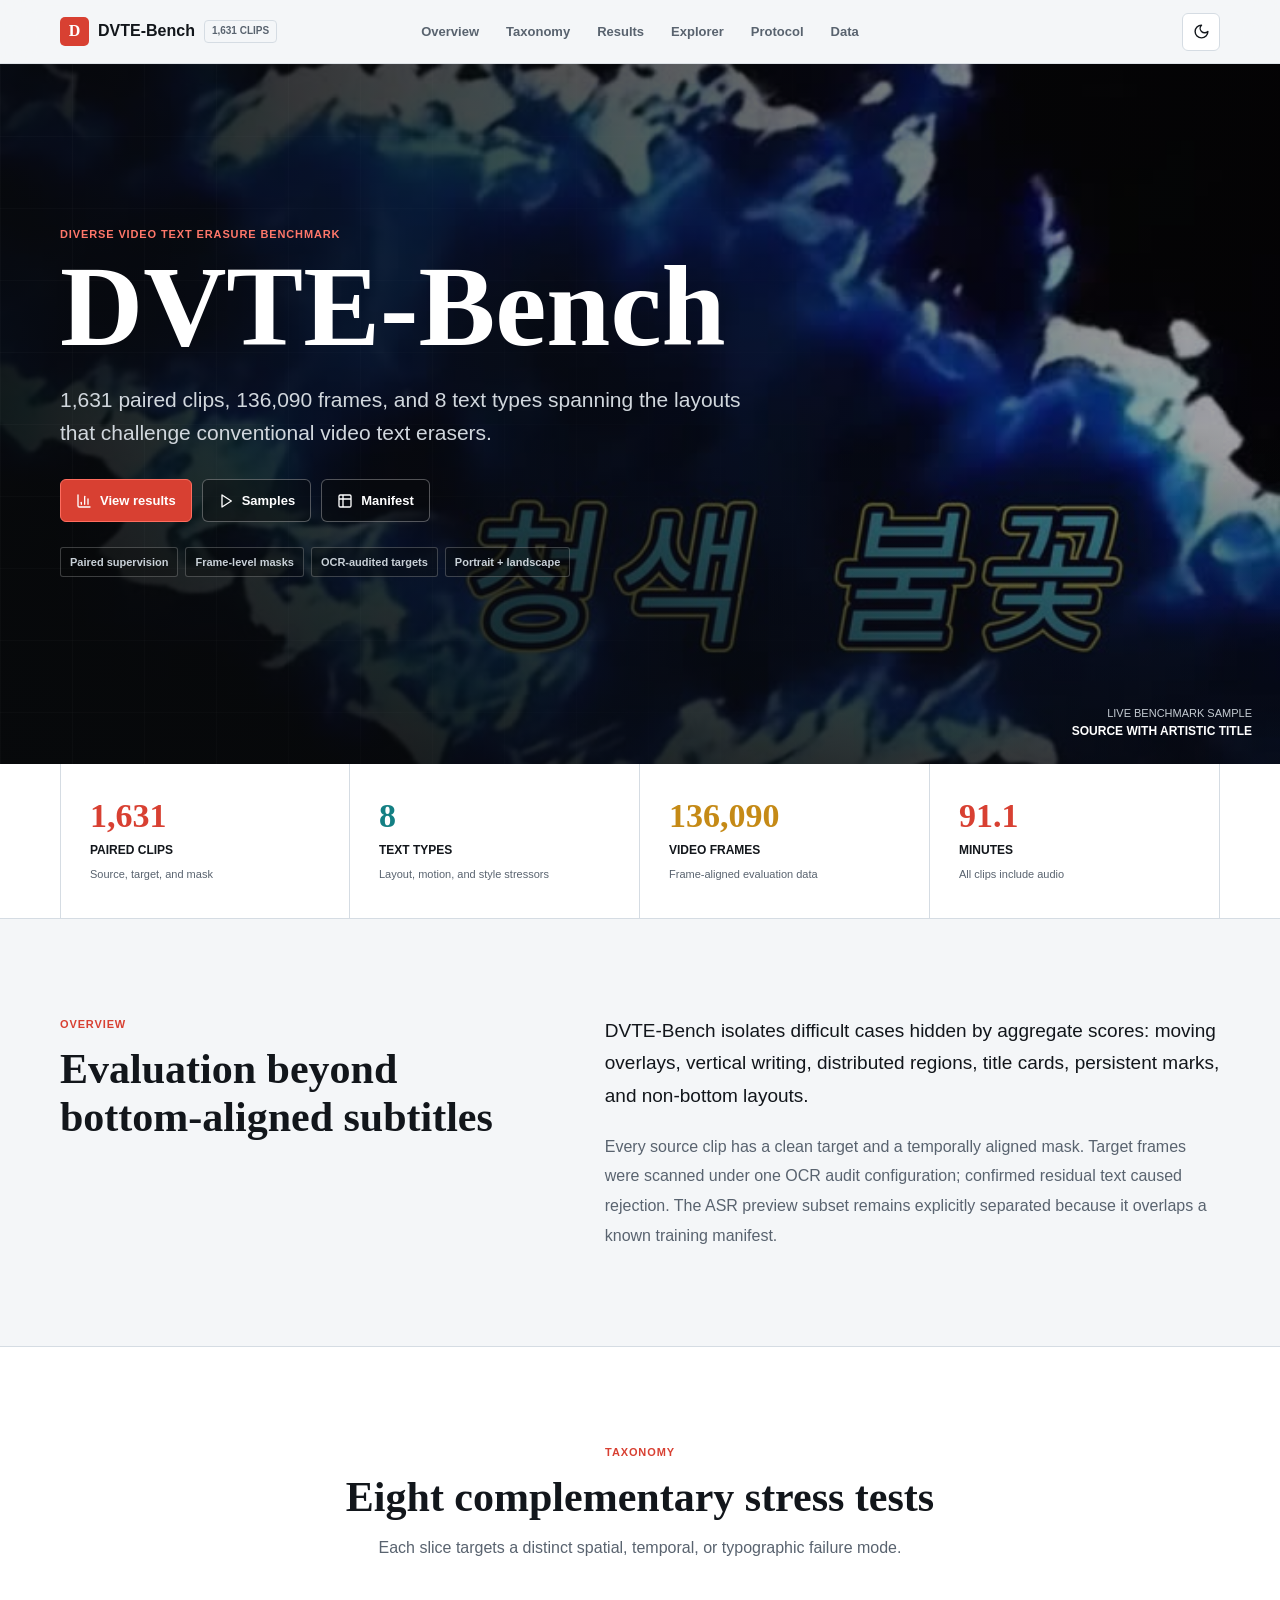
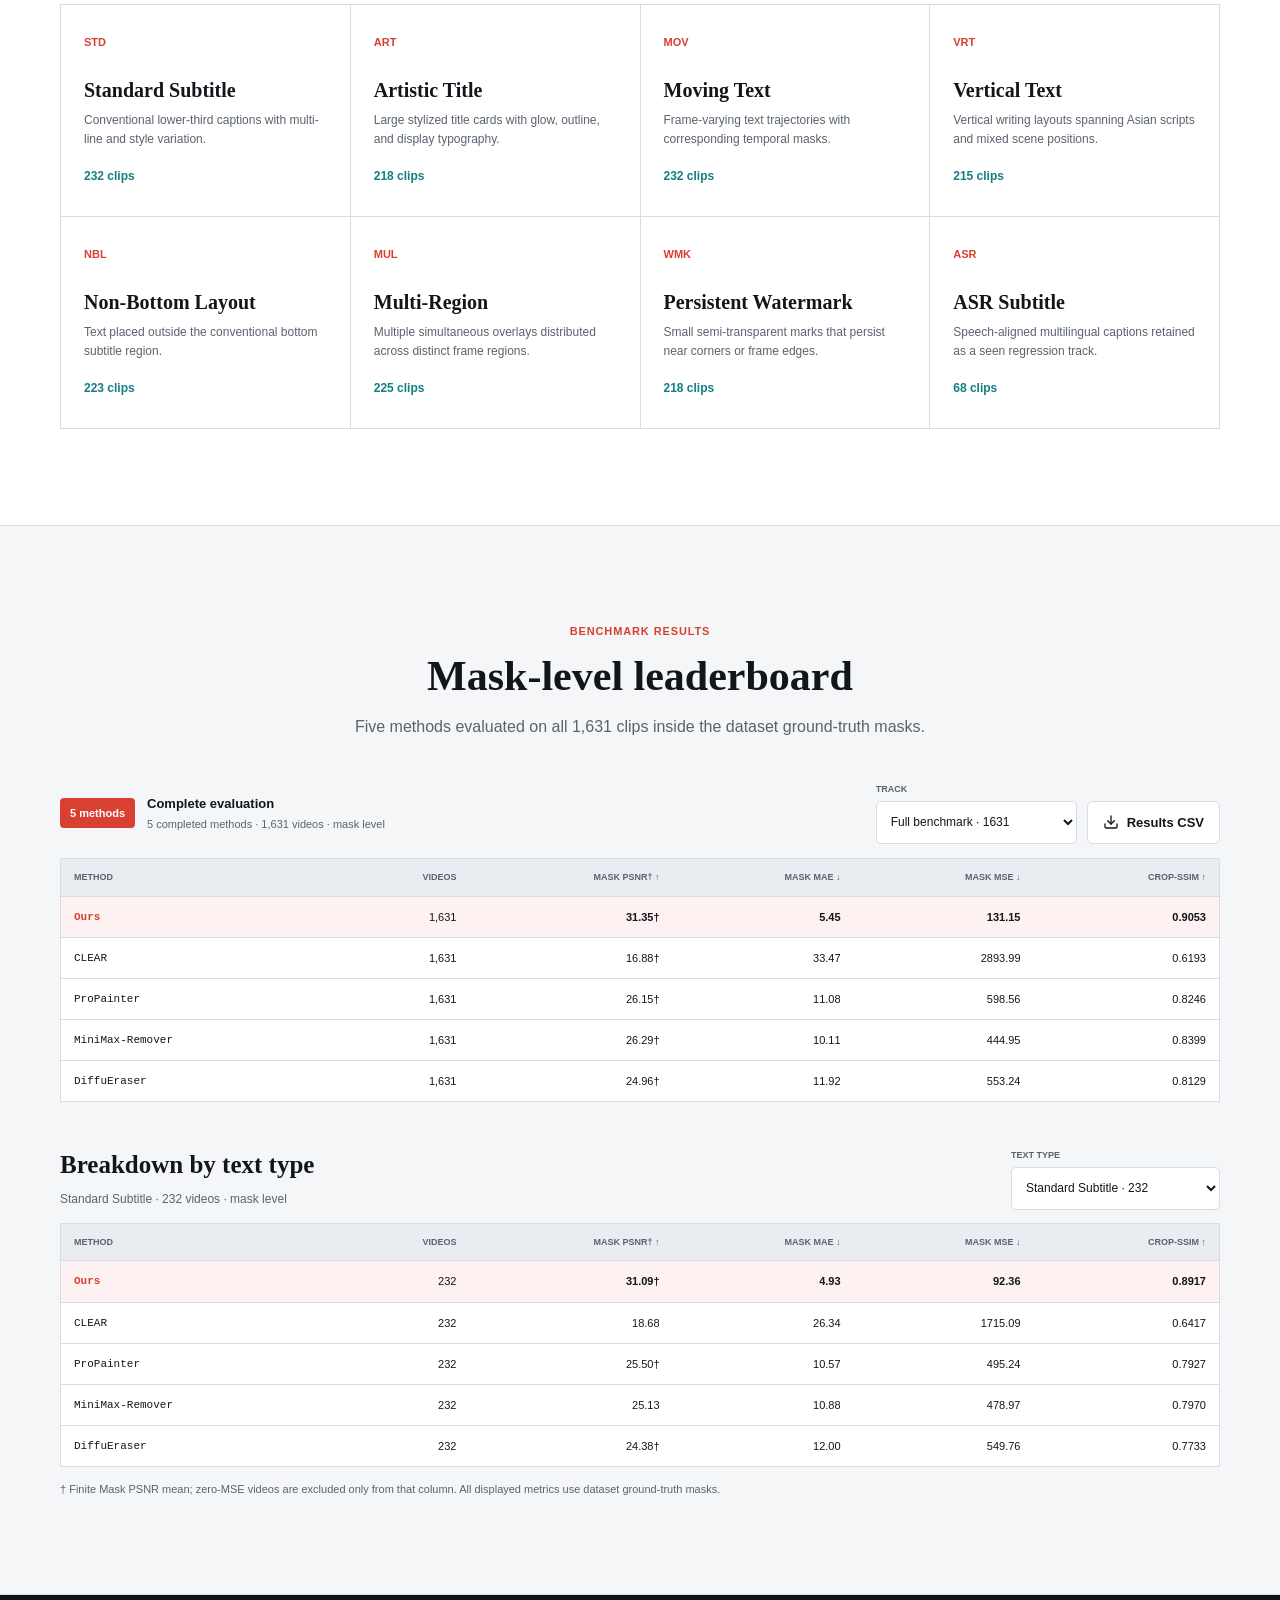
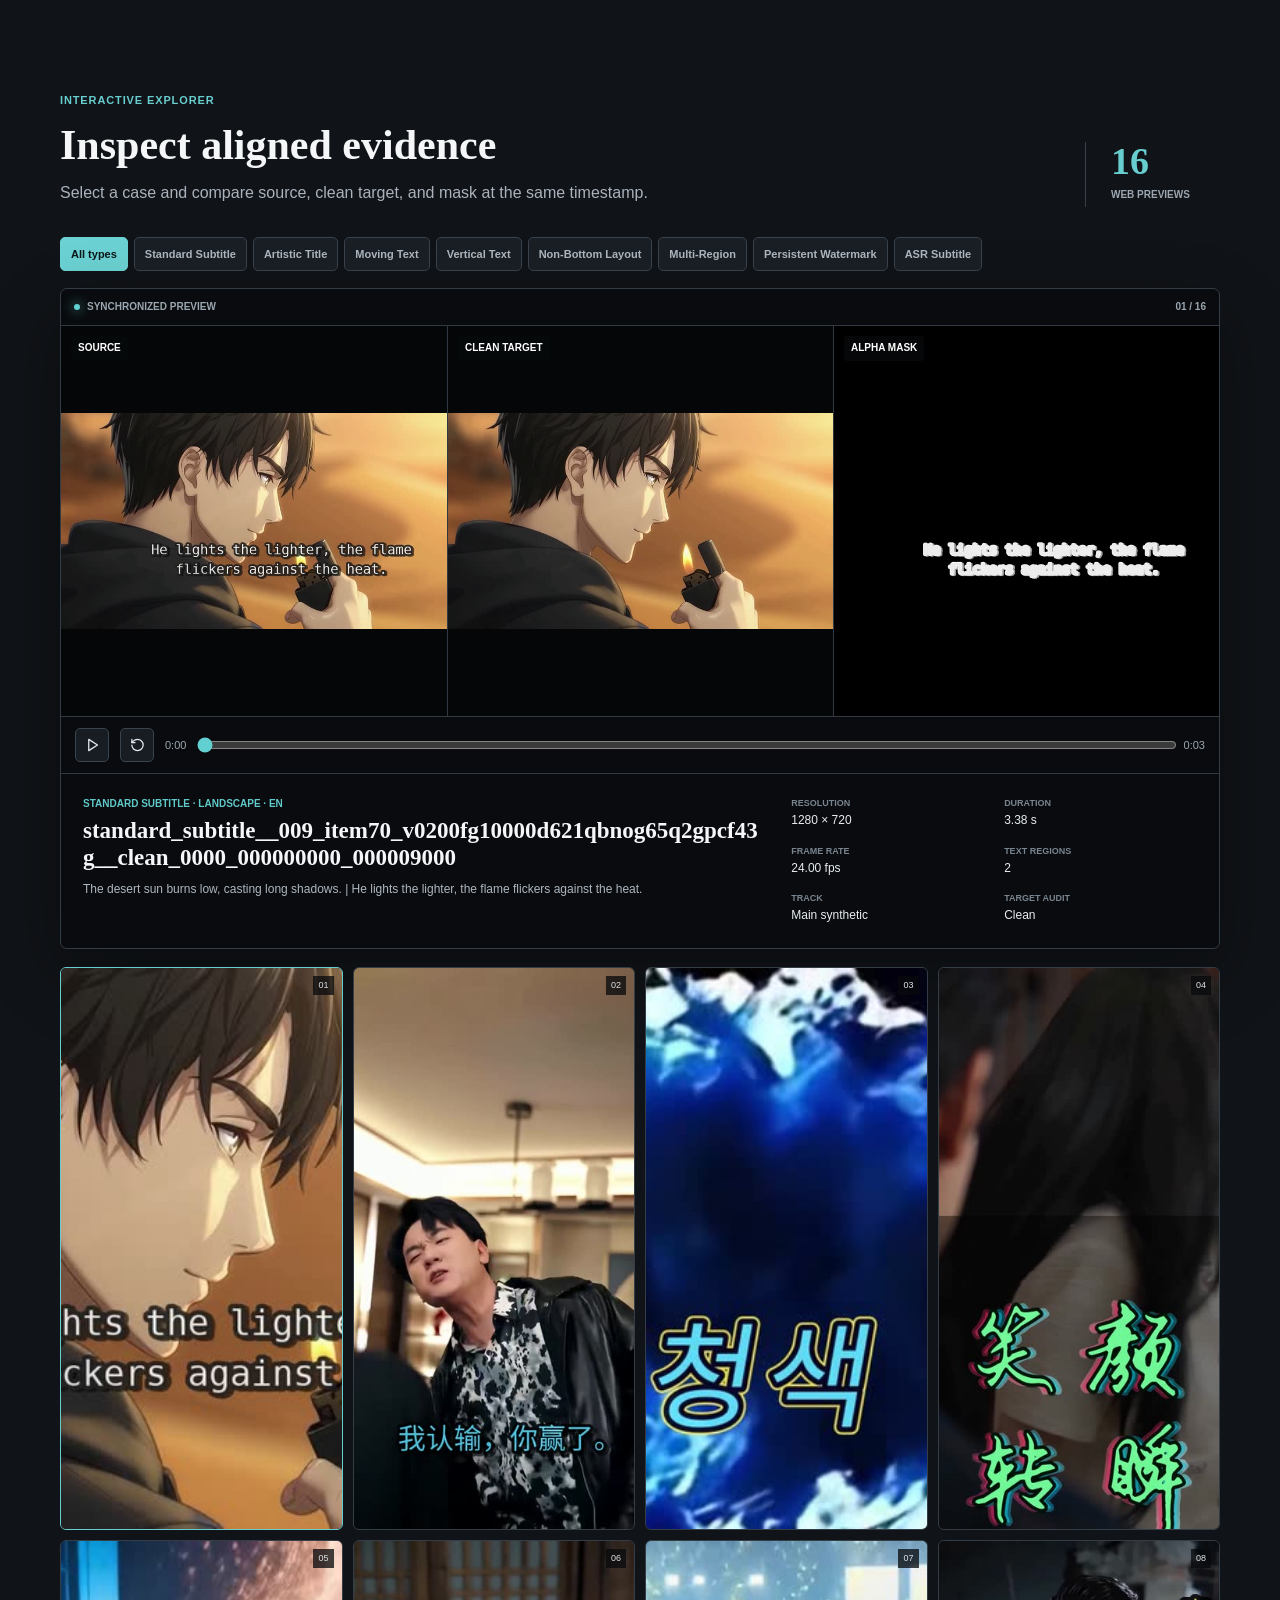
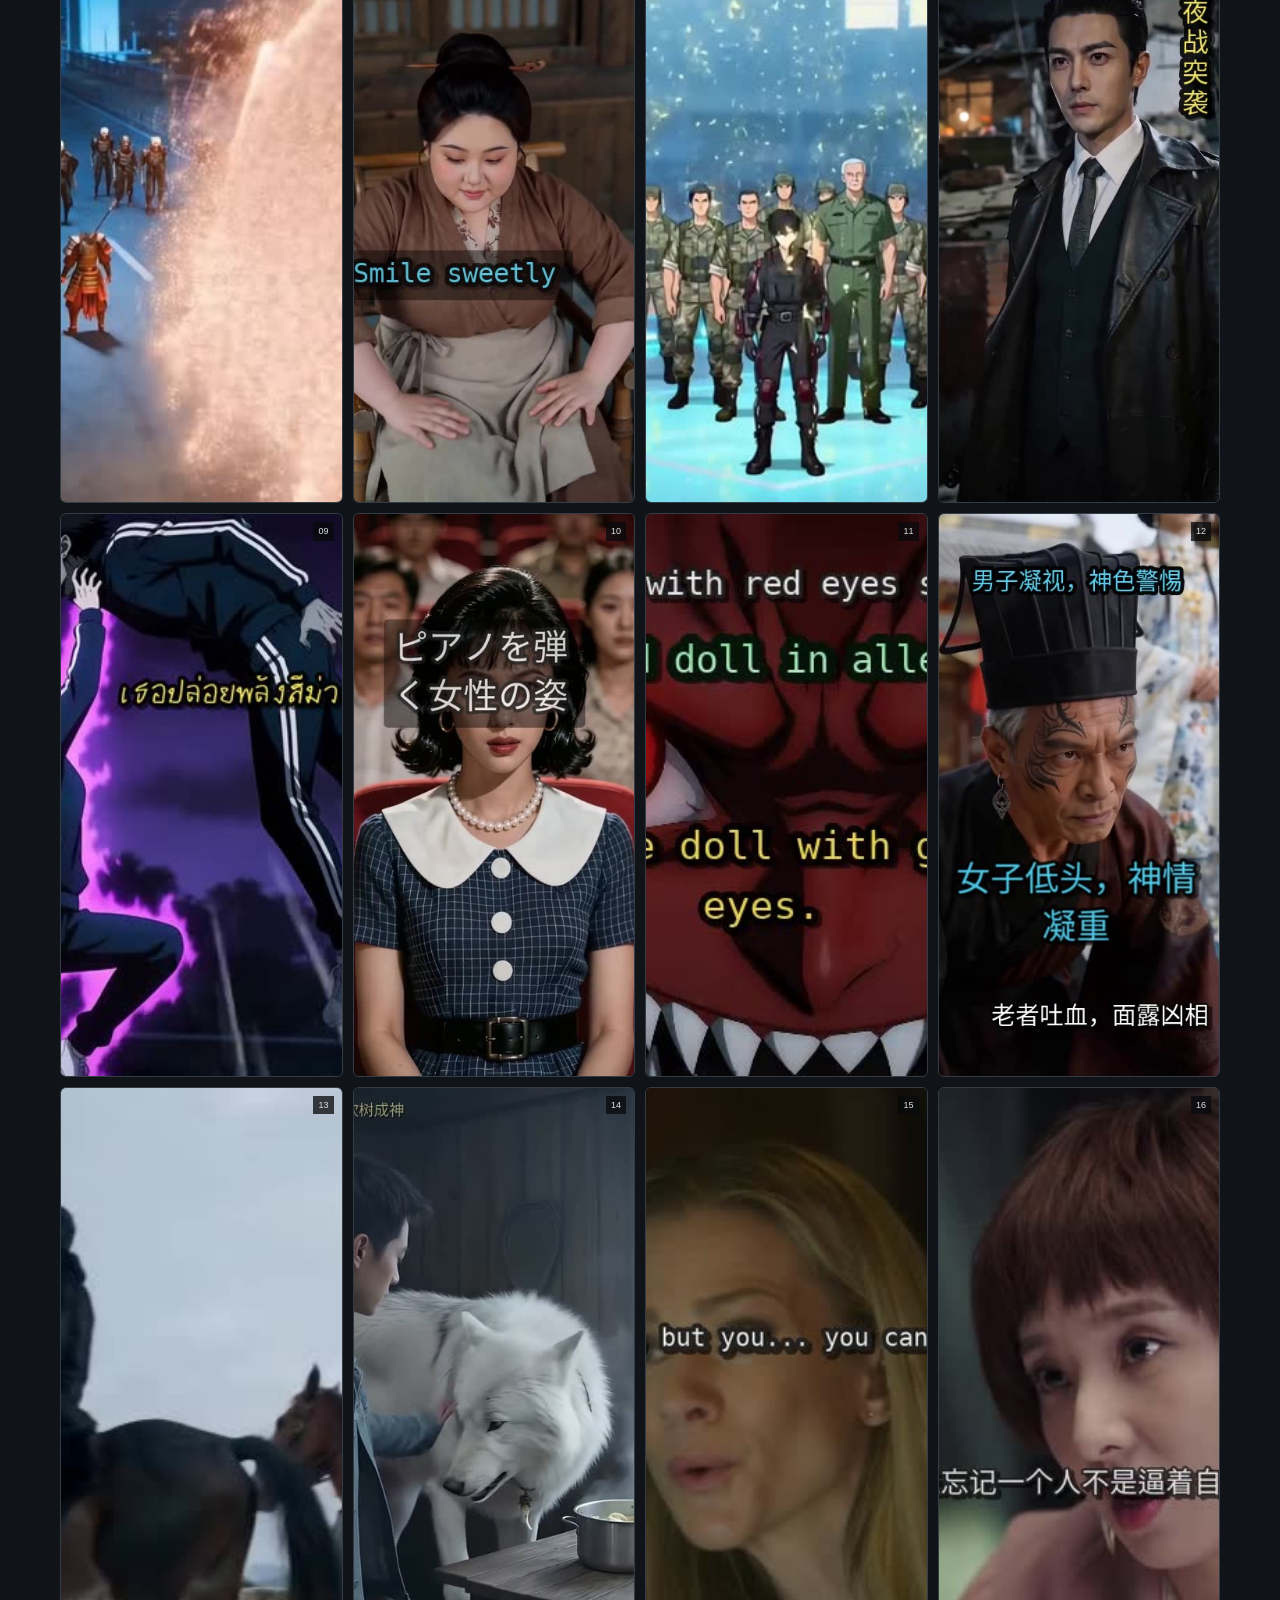
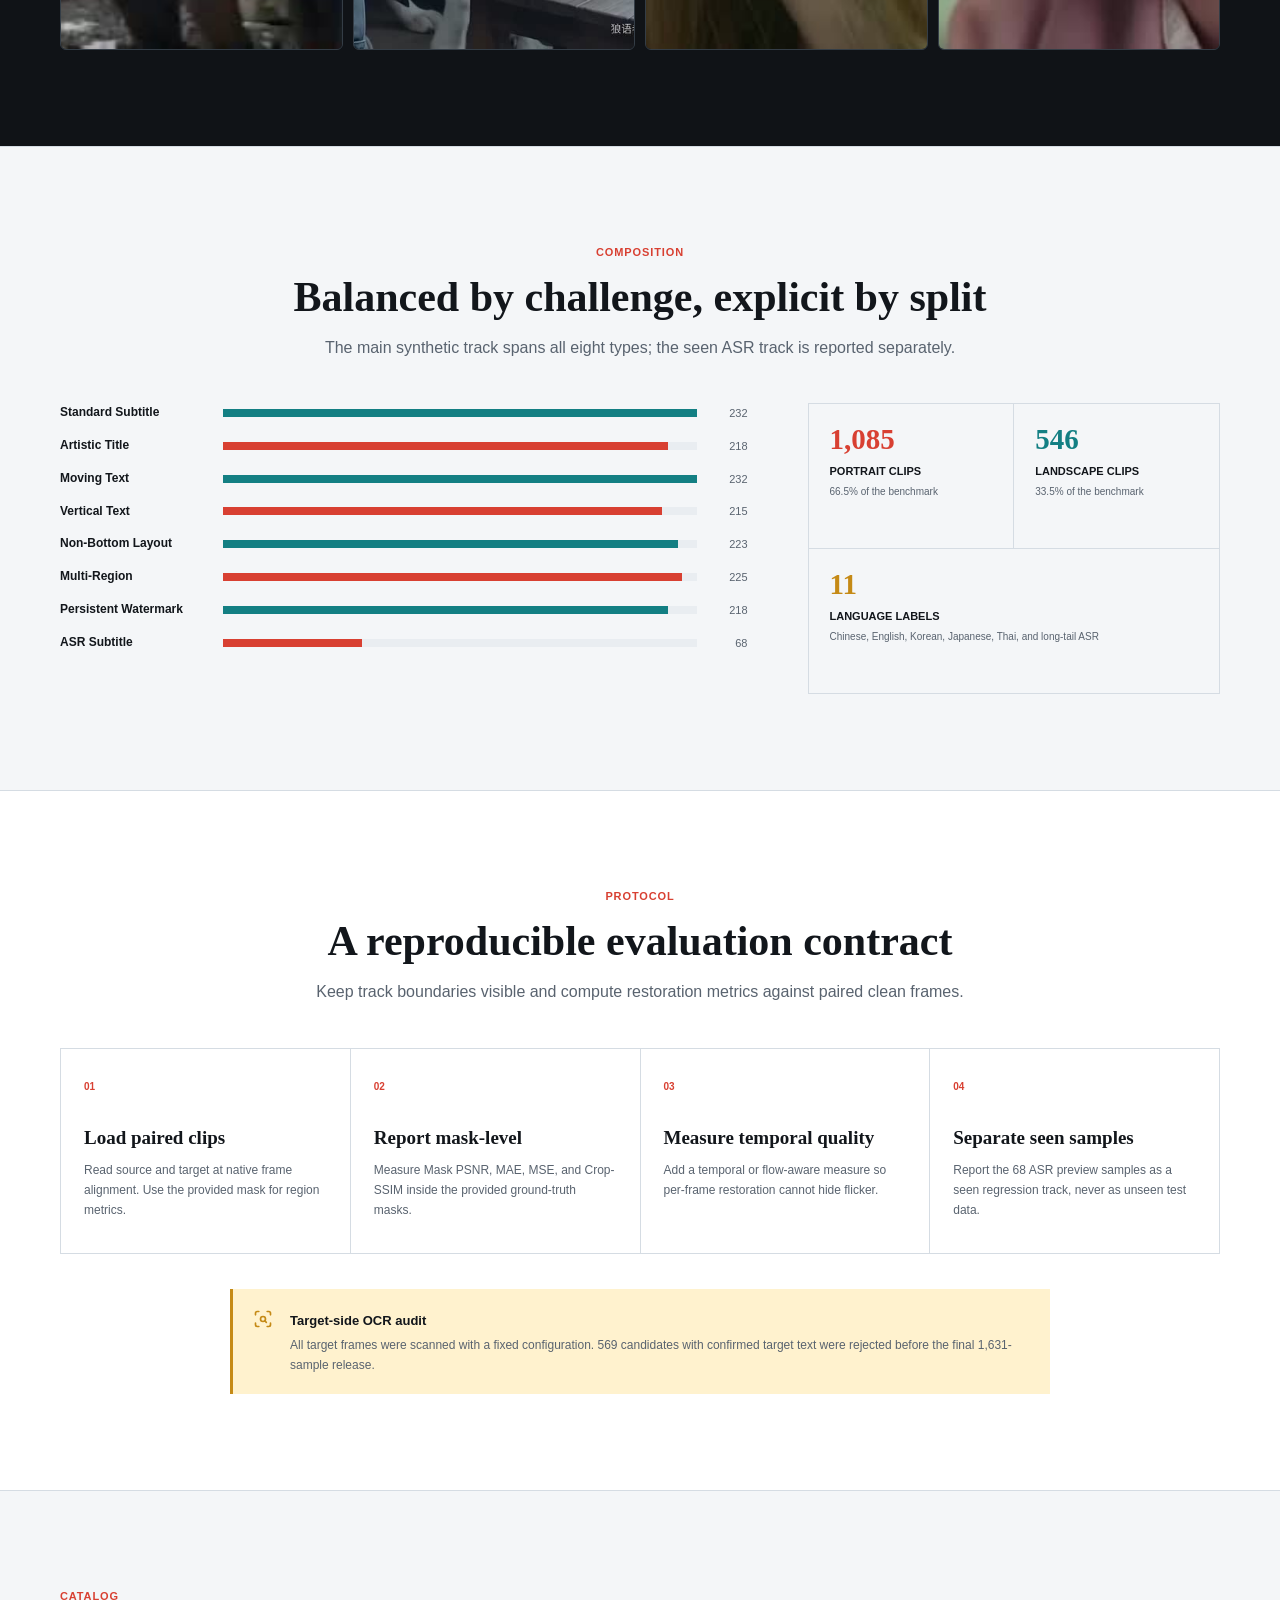
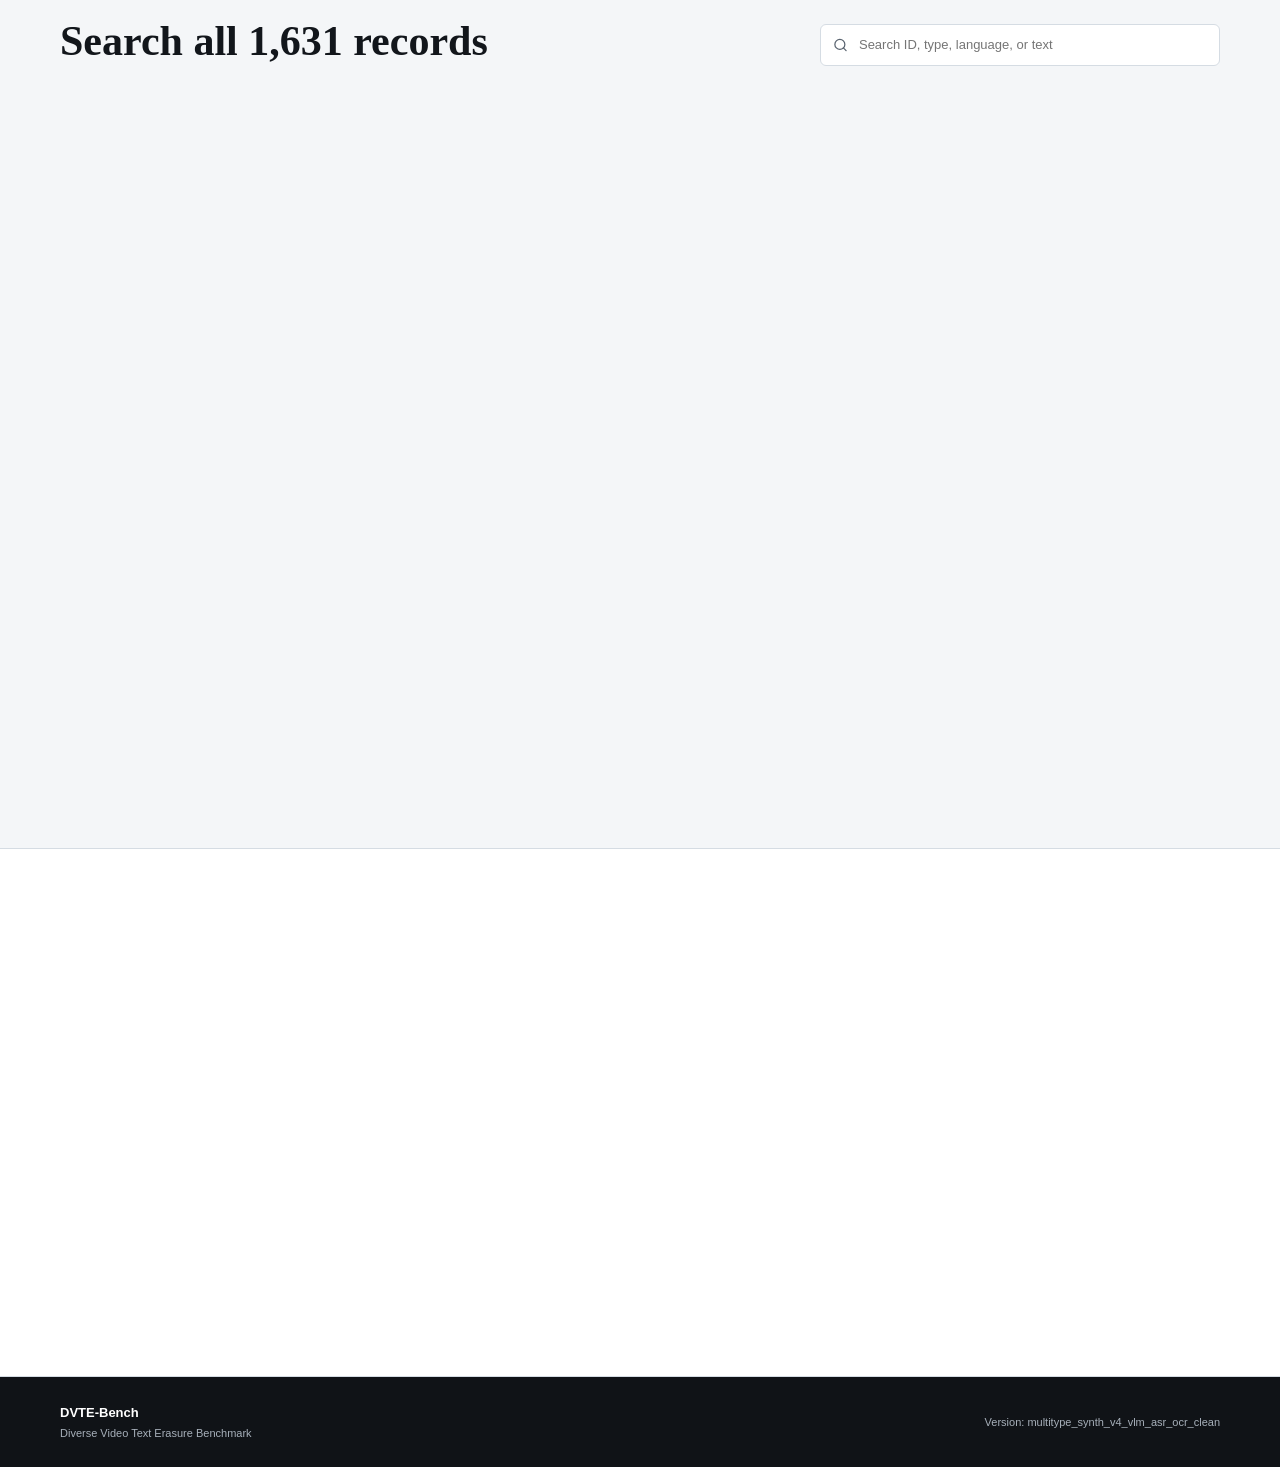
==== commit 7c76d62f: "Show mask-level results only" ====
--- a/index.html
+++ b/index.html
@@ -138,22 +138,18 @@
       <div class="shell">
         <div class="section-heading reveal">
           <p class="eyebrow">Benchmark Results</p>
-          <h2 id="results-title">Full-benchmark leaderboard</h2>
-          <p>Five methods evaluated on all 1,631 clips with whole-frame, mask-region, temporal, perceptual, and runtime metrics.</p>
+          <h2 id="results-title">Mask-level leaderboard</h2>
+          <p>Five methods evaluated on all 1,631 clips inside the dataset ground-truth masks.</p>
         </div>
         <div class="results-toolbar reveal">
           <div class="method-identity">
             <span class="method-badge">5 methods</span>
             <div>
               <strong>Complete evaluation</strong>
-              <span data-result-configuration>5 completed methods · 1,631 videos · whole frame</span>
+              <span data-result-configuration>5 completed methods · 1,631 videos · mask level</span>
             </div>
           </div>
           <div class="results-actions">
-            <label class="result-select">
-              <span>Metrics</span>
-              <select data-results-metric-group aria-label="Metric region"></select>
-            </label>
             <label class="result-select">
               <span>Track</span>
               <select data-results-track aria-label="Result track"></select>
@@ -174,7 +170,7 @@
         <div class="results-subhead reveal">
           <div>
             <h3>Breakdown by text type</h3>
-            <p data-breakdown-description>Standard Subtitle · 232 videos · whole frame</p>
+            <p data-breakdown-description>Standard Subtitle · 232 videos · mask level</p>
           </div>
           <label class="result-select">
             <span>Text type</span>
@@ -190,29 +186,8 @@
           </table>
         </div>
         <p class="results-note reveal" data-results-note>
-          † Finite PSNR mean; zero-MSE videos are excluded only from that column.
-        </p>
-        <div class="results-subhead speed-results-head reveal">
-          <div>
-            <h3>Runtime</h3>
-            <p>Single-GPU wall time across all 1,631 videos.</p>
-          </div>
-        </div>
-        <div class="table-wrap results-table speed-results reveal">
-          <table>
-            <thead>
-              <tr>
-                <th>Method</th>
-                <th>Videos</th>
-                <th>Seconds / frame ↓</th>
-                <th>Throughput FPS ↑</th>
-              </tr>
-            </thead>
-            <tbody data-results-speed></tbody>
-          </table>
-        </div>
-        <p class="results-note reveal">
-          Runtime excludes one-time model initialization except for ProPainter, whose official launcher initializes models per clip.
+          † Finite Mask PSNR mean; zero-MSE videos are excluded only from that column.
+          All displayed metrics use dataset ground-truth masks.
         </p>
       </div>
     </section>
@@ -328,8 +303,8 @@
           </article>
           <article>
             <span>02</span>
-            <h3>Report full + masked</h3>
-            <p>Pair whole-frame fidelity with mask-region PSNR, SSIM, LPIPS, or localized error.</p>
+            <h3>Report mask-level</h3>
+            <p>Measure Mask PSNR, MAE, MSE, and Crop-SSIM inside the provided ground-truth masks.</p>
           </article>
           <article>
             <span>03</span>
--- a/styles.css
+++ b/styles.css
@@ -324,7 +324,7 @@
   font-size: 12px;
 }
 .results-table { margin-top: 0; }
-.results-table table { min-width: 850px; }
+.results-table table { min-width: 720px; }
 .results-table th:not(:first-child),
 .results-table td:not(:first-child) { text-align: right; }
 .results-table td { font-variant-numeric: tabular-nums; }
@@ -341,8 +341,6 @@
 }
 .results-subhead h3 { font-family: var(--serif); font-size: 25px; font-weight: 600; }
 .results-subhead p { margin-top: 4px; color: var(--muted); font-size: 12px; }
-.speed-results-head { margin-top: 50px; }
-.speed-results table { min-width: 620px; }
 .results-note { max-width: 900px; margin-top: 13px; color: var(--muted); font-size: 11px; }
 .explorer-section { color: #f4f6f8; background: #101317; }
 .explorer-section .eyebrow { color: #67cdce; }
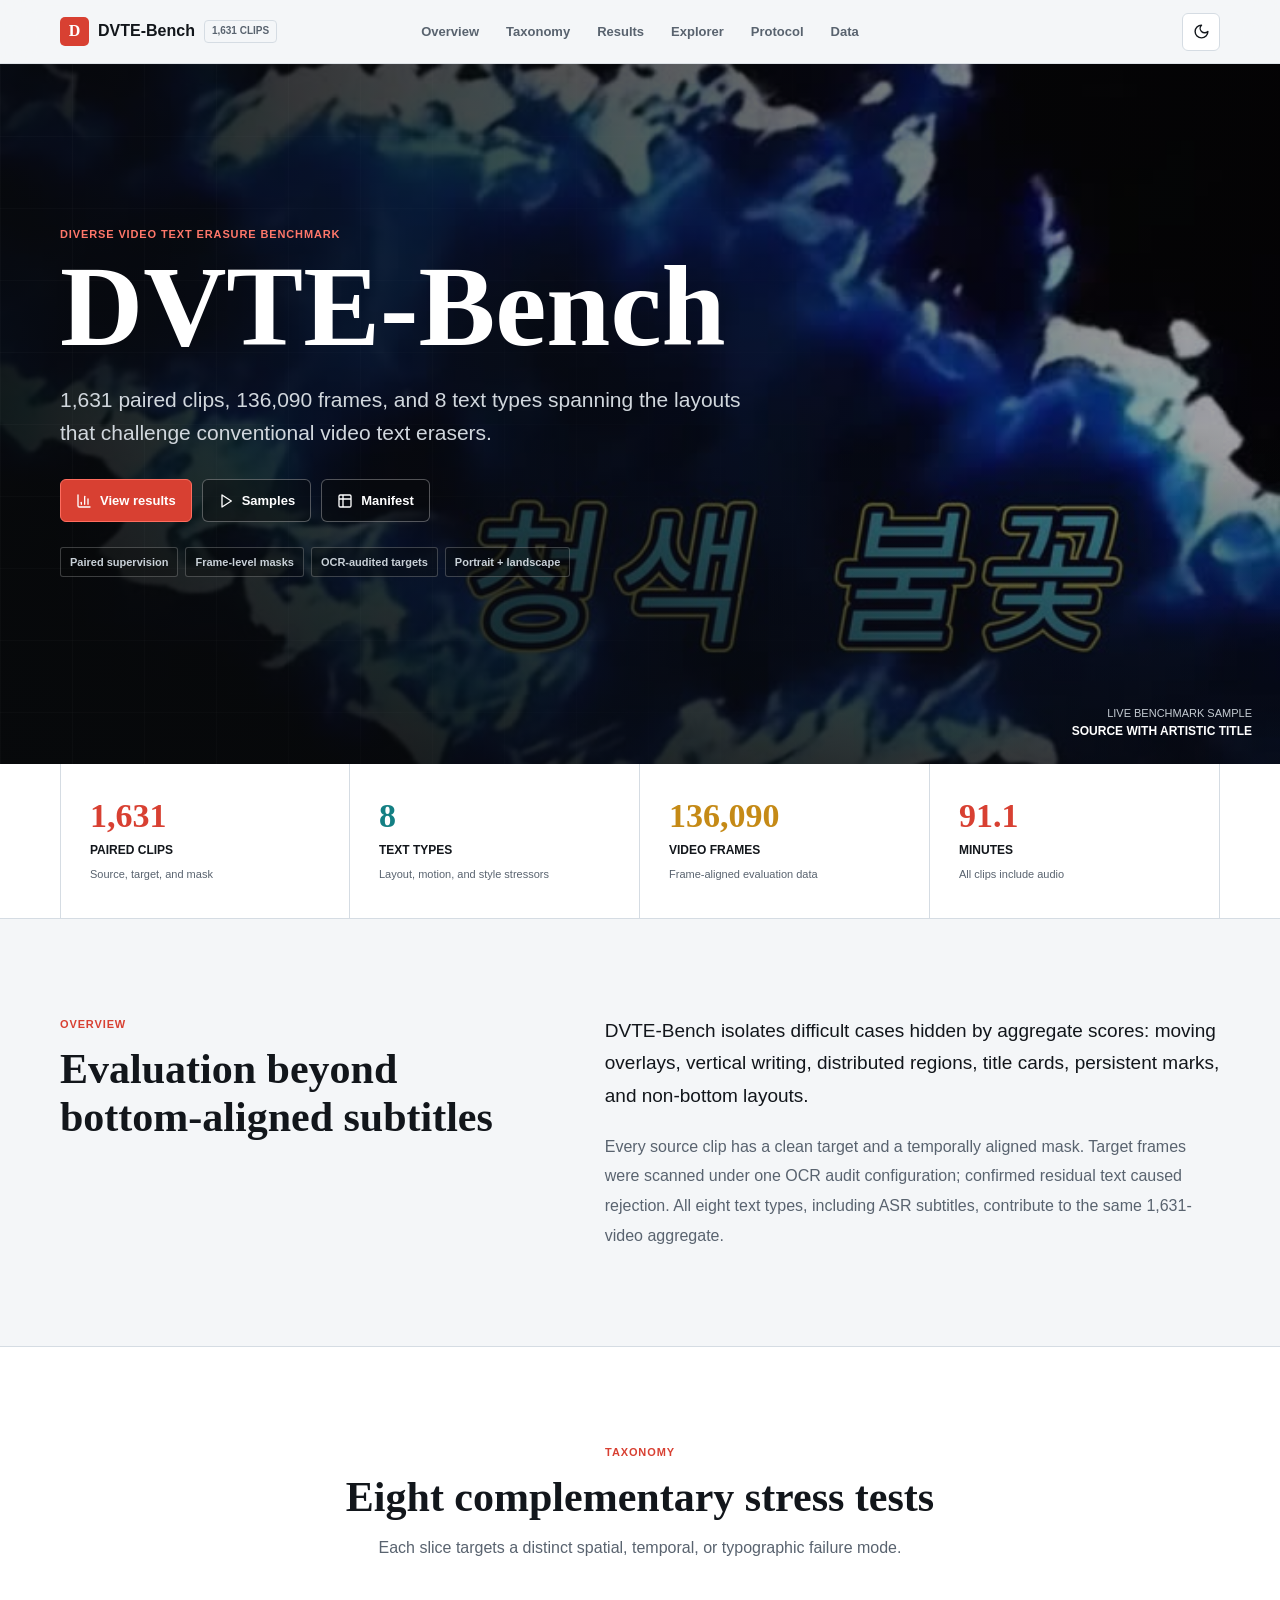
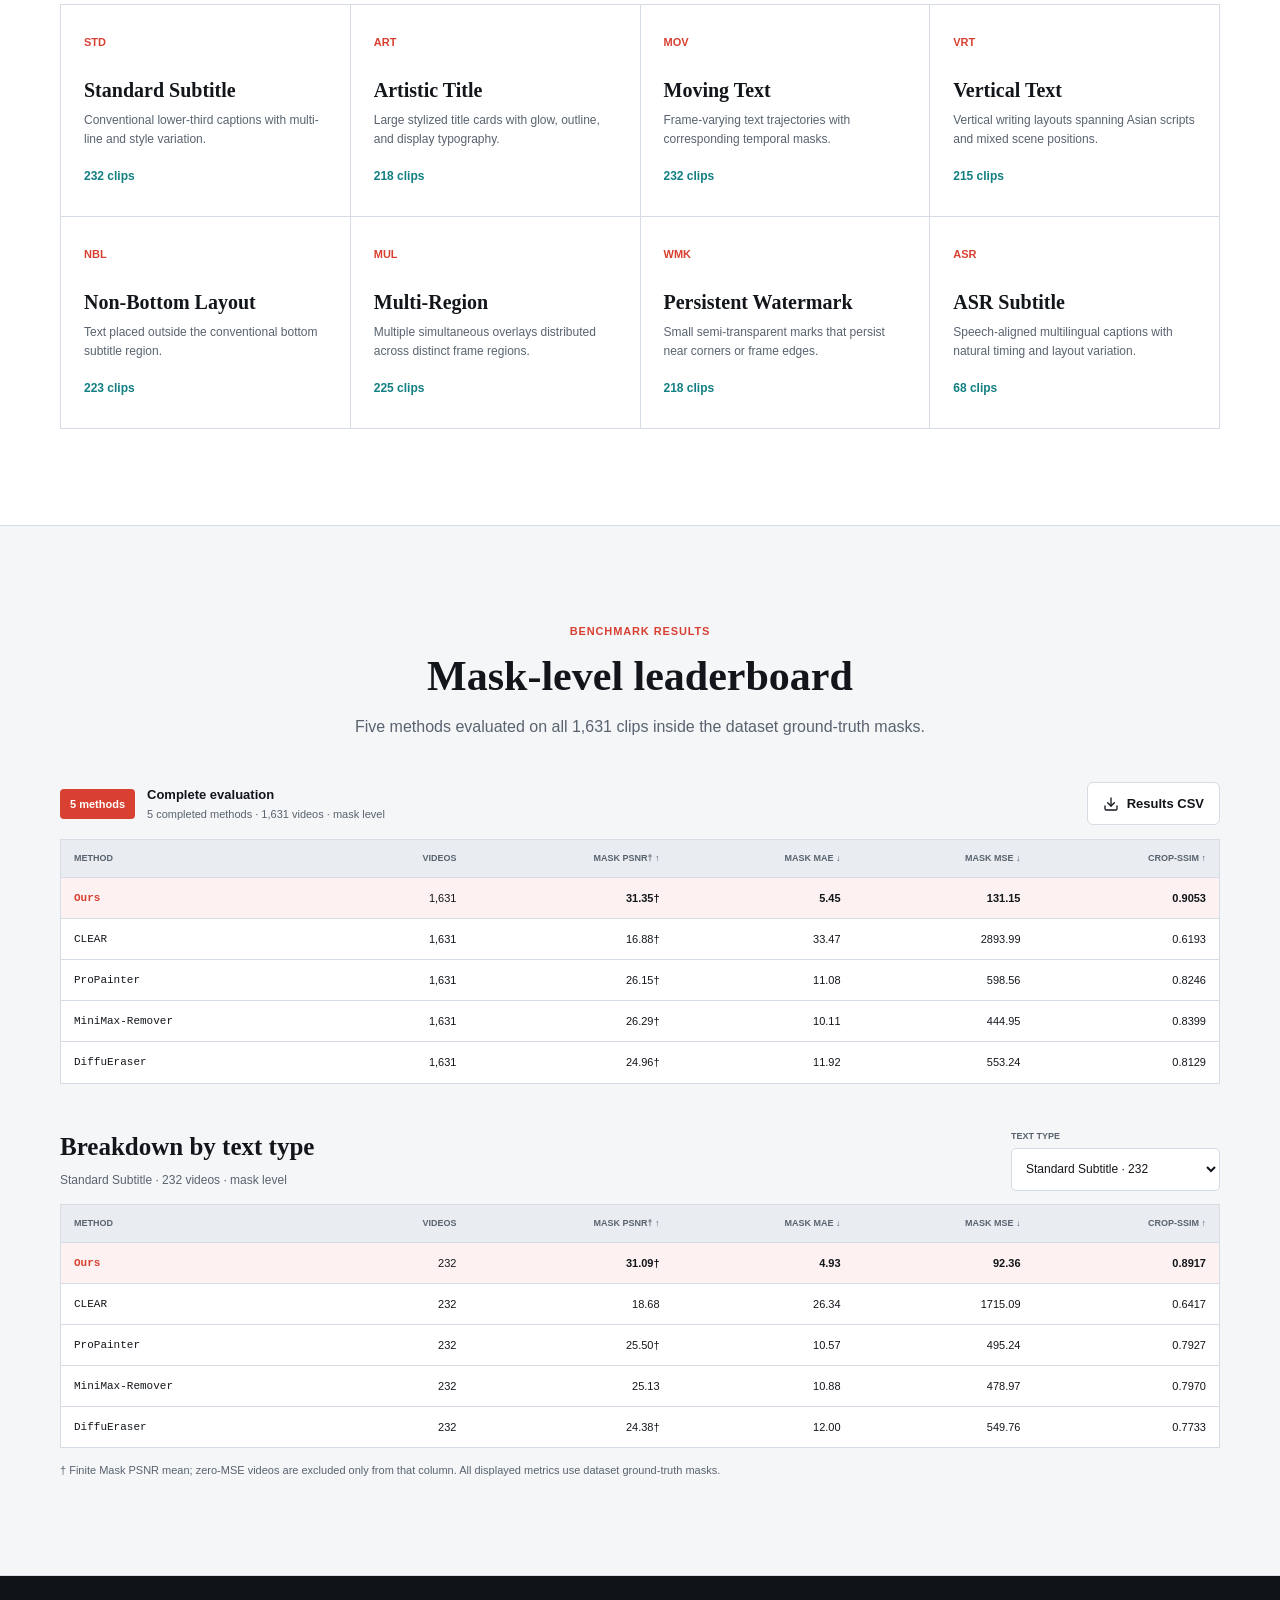
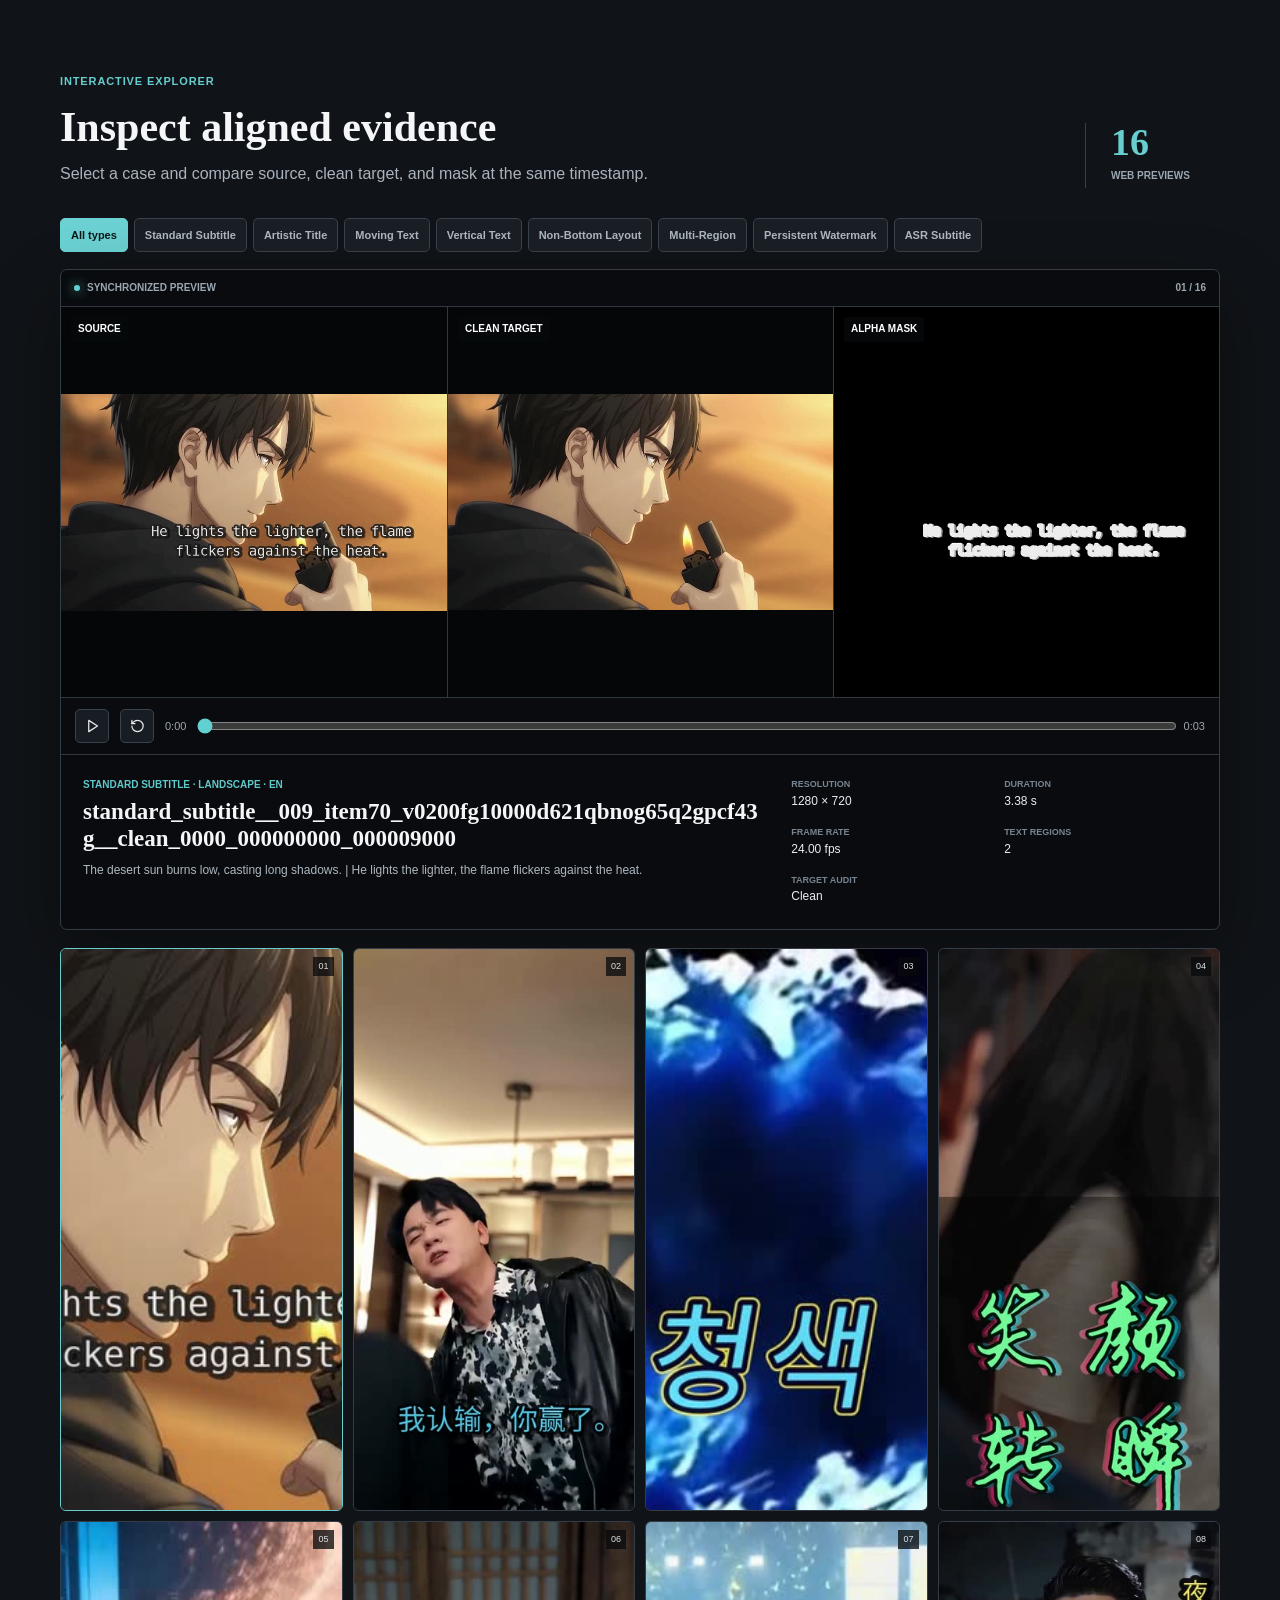
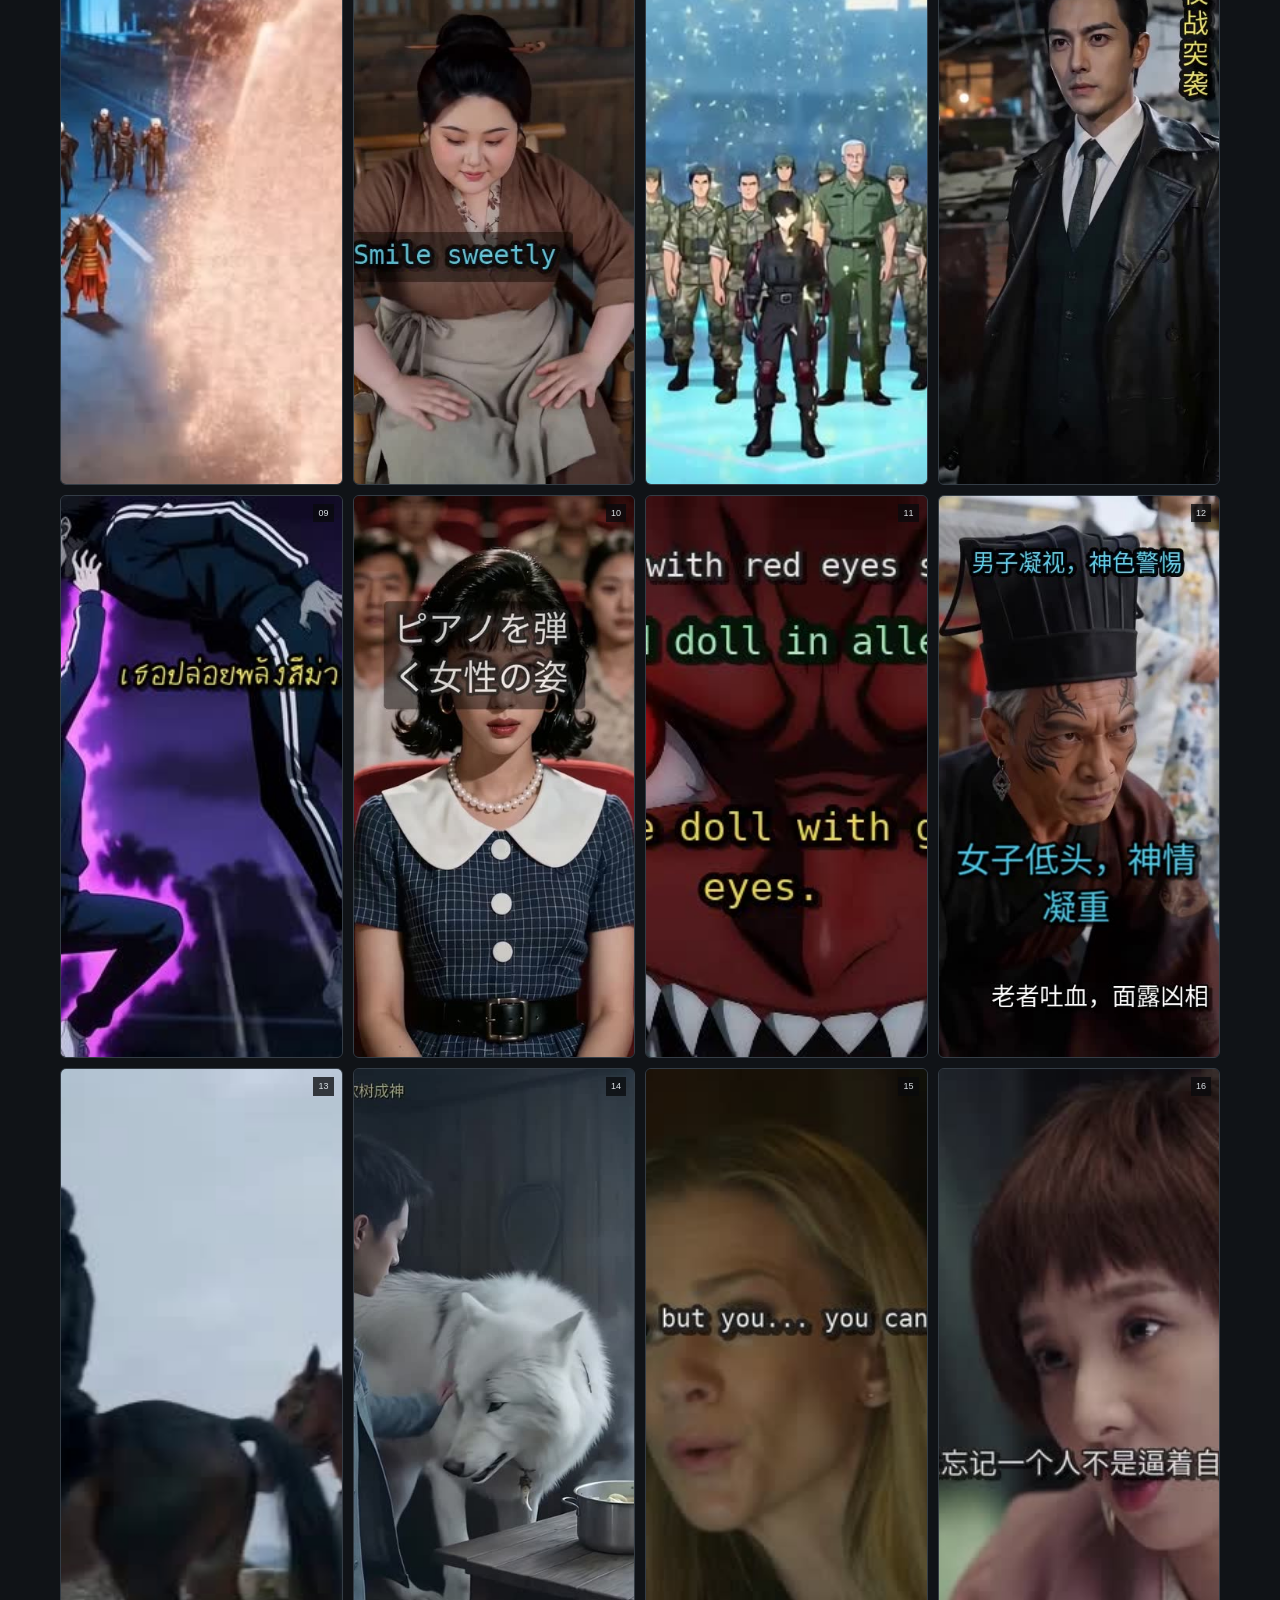
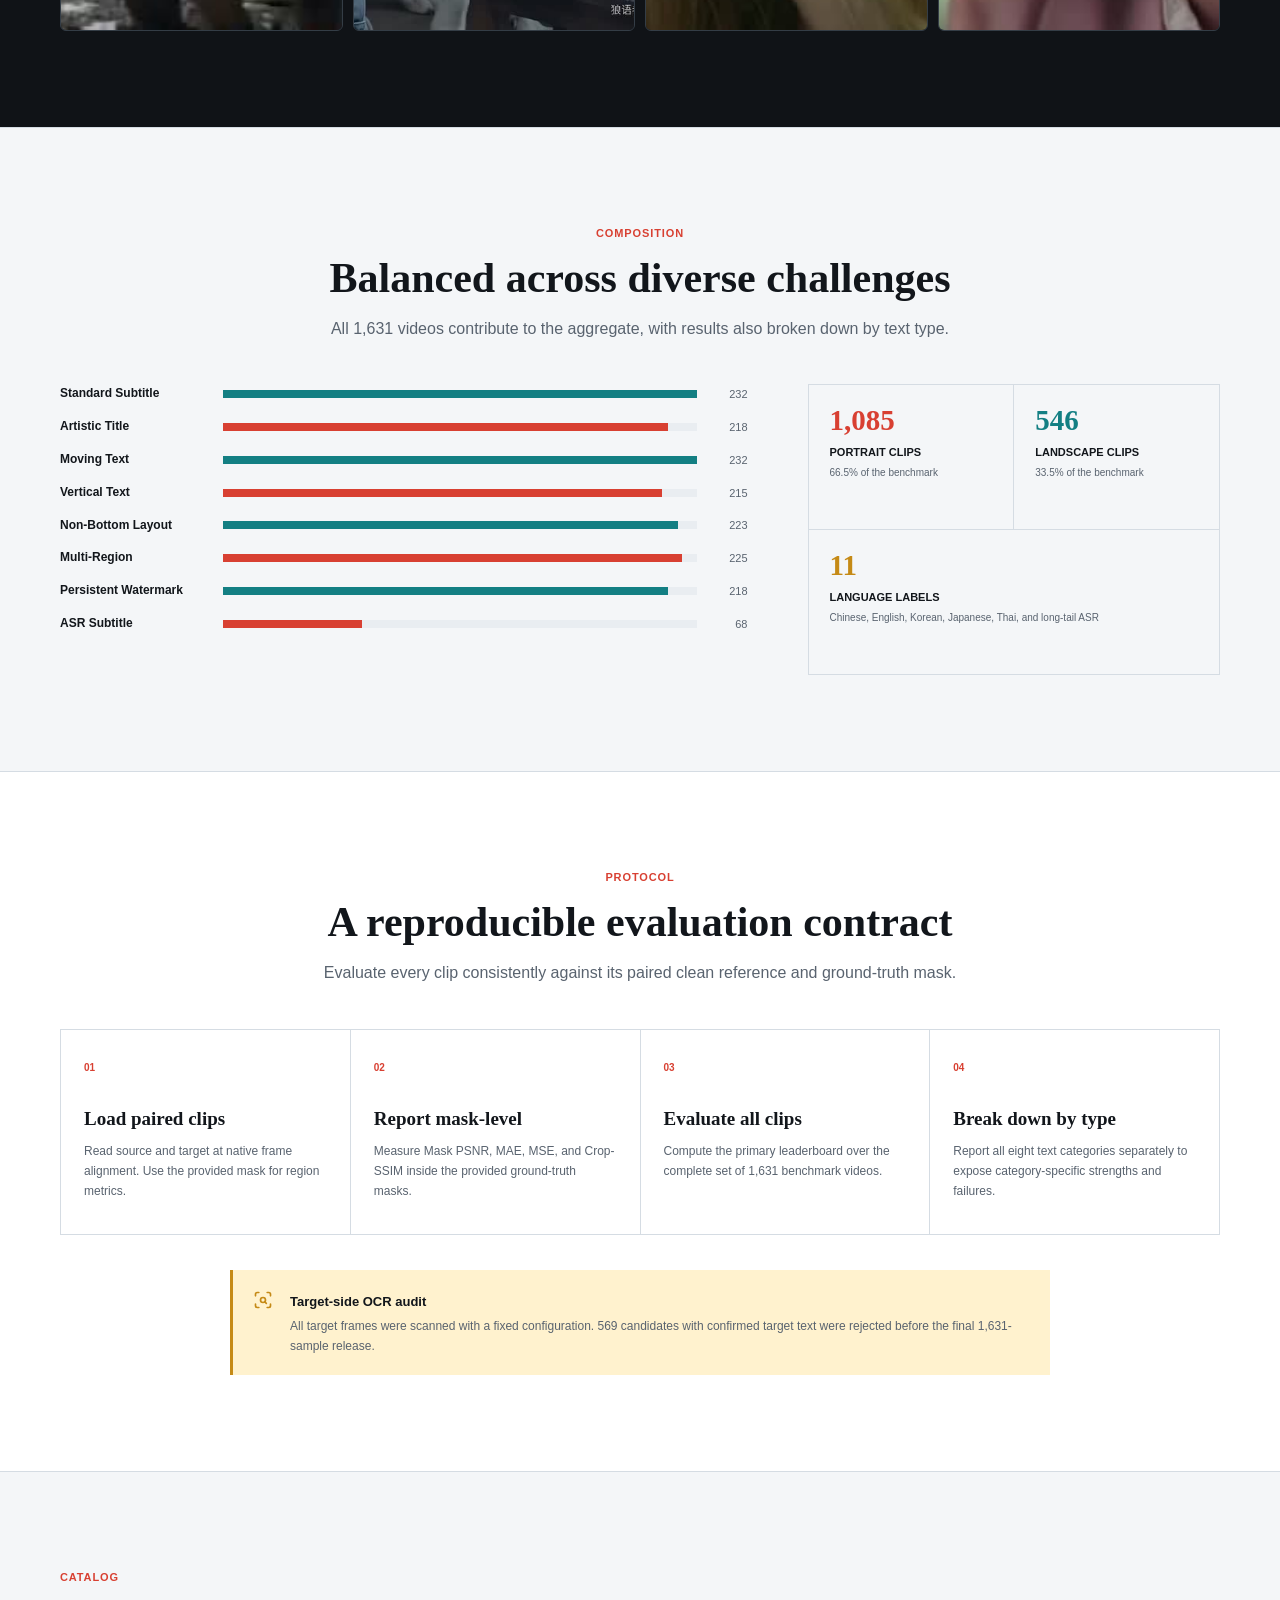
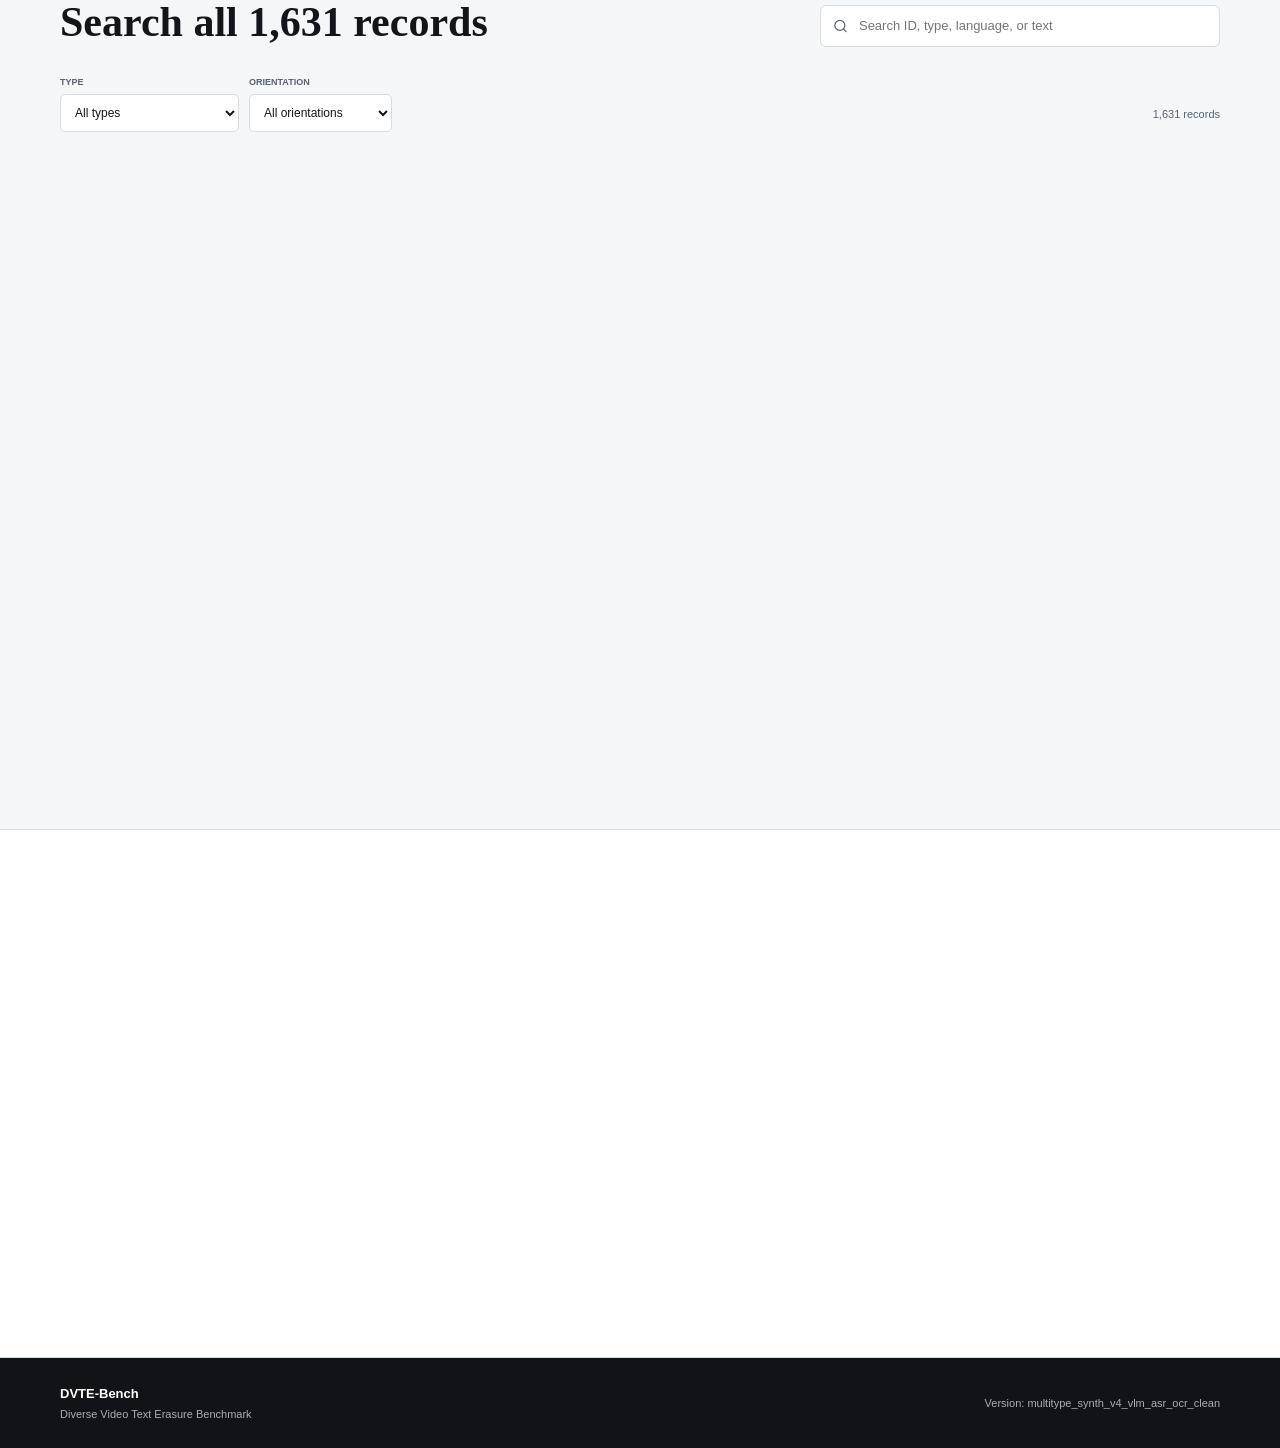
==== commit 114d006e: "Use one full benchmark leaderboard" ====
--- a/index.html
+++ b/index.html
@@ -6,9 +6,9 @@
   <meta name="description" content="DVTE-Bench (Diverse Video Text Erasure Benchmark) provides 1,631 paired clips across 8 text types for video text erasure evaluation.">
   <meta name="theme-color" content="#f4f6f8">
   <title>DVTE-Bench | Diverse Video Text Erasure Benchmark</title>
-  <link rel="stylesheet" href="styles.css">
+  <link rel="stylesheet" href="styles.css?v=full-1631">
   <script src="assets/vendor/lucide.min.js" defer></script>
-  <script src="app.js" defer></script>
+  <script src="app.js?v=full-1631" defer></script>
 </head>
 <body>
   <a class="skip-link" href="#main">Skip to content</a>
@@ -116,8 +116,8 @@
           <p>
             Every source clip has a clean target and a temporally aligned mask. Target frames
             were scanned under one OCR audit configuration; confirmed residual text caused
-            rejection. The ASR preview subset remains explicitly separated because it overlaps
-            a known training manifest.
+            rejection. All eight text types, including ASR subtitles, contribute to the same
+            1,631-video aggregate.
           </p>
         </div>
       </div>
@@ -150,10 +150,6 @@
             </div>
           </div>
           <div class="results-actions">
-            <label class="result-select">
-              <span>Track</span>
-              <select data-results-track aria-label="Result track"></select>
-            </label>
             <a class="button button-secondary" href="data/results.csv" download>
               <i data-lucide="download" aria-hidden="true"></i> Results CSV
             </a>
@@ -262,8 +258,8 @@
       <div class="shell">
         <div class="section-heading reveal">
           <p class="eyebrow">Composition</p>
-          <h2 id="composition-title">Balanced by challenge, explicit by split</h2>
-          <p>The main synthetic track spans all eight types; the seen ASR track is reported separately.</p>
+          <h2 id="composition-title">Balanced across diverse challenges</h2>
+          <p>All 1,631 videos contribute to the aggregate, with results also broken down by text type.</p>
         </div>
         <div class="composition-layout reveal">
           <div class="distribution" data-category-bars aria-label="Samples by benchmark type"></div>
@@ -293,7 +289,7 @@
         <div class="section-heading reveal">
           <p class="eyebrow">Protocol</p>
           <h2 id="protocol-title">A reproducible evaluation contract</h2>
-          <p>Keep track boundaries visible and compute restoration metrics against paired clean frames.</p>
+          <p>Evaluate every clip consistently against its paired clean reference and ground-truth mask.</p>
         </div>
         <div class="protocol-grid reveal">
           <article>
@@ -308,13 +304,13 @@
           </article>
           <article>
             <span>03</span>
-            <h3>Measure temporal quality</h3>
-            <p>Add a temporal or flow-aware measure so per-frame restoration cannot hide flicker.</p>
+            <h3>Evaluate all clips</h3>
+            <p>Compute the primary leaderboard over the complete set of 1,631 benchmark videos.</p>
           </article>
           <article>
             <span>04</span>
-            <h3>Separate seen samples</h3>
-            <p>Report the 68 ASR preview samples as a seen regression track, never as unseen test data.</p>
+            <h3>Break down by type</h3>
+            <p>Report all eight text categories separately to expose category-specific strengths and failures.</p>
           </article>
         </div>
         <aside class="audit-note reveal">
@@ -359,14 +355,6 @@
               <option value="landscape">Landscape</option>
             </select>
           </label>
-          <label>
-            <span>Track</span>
-            <select data-catalog-track>
-              <option value="all">All tracks</option>
-              <option value="vlm_multitype">Main synthetic</option>
-              <option value="asr_preview_seen">ASR seen regression</option>
-            </select>
-          </label>
           <span class="catalog-result-count" data-catalog-count>1,631 records</span>
         </div>
         <div class="table-wrap reveal">
@@ -379,7 +367,6 @@
                 <th>Format</th>
                 <th>Duration</th>
                 <th>Regions</th>
-                <th>Track</th>
               </tr>
             </thead>
             <tbody data-catalog-body></tbody>
--- a/styles.css
+++ b/styles.css
@@ -466,8 +466,6 @@
 td:first-child { max-width: 310px; overflow: hidden; font-family: ui-monospace, SFMono-Regular, Menlo, monospace; text-overflow: ellipsis; }
 tbody tr:last-child td { border-bottom: 0; }
 tbody tr:hover { background: color-mix(in srgb, var(--teal-soft) 45%, transparent); }
-.track-chip { padding: 3px 6px; border-radius: 3px; color: var(--teal); background: var(--teal-soft); font-size: 9px; font-weight: 750; }
-.track-chip.seen { color: var(--yellow); background: var(--yellow-soft); }
 .pagination { display: flex; align-items: center; justify-content: center; gap: 14px; margin-top: 18px; color: var(--muted); font-size: 11px; }
 .pagination .icon-button:disabled { opacity: .35; cursor: not-allowed; }
 .data-section { background: var(--surface); }
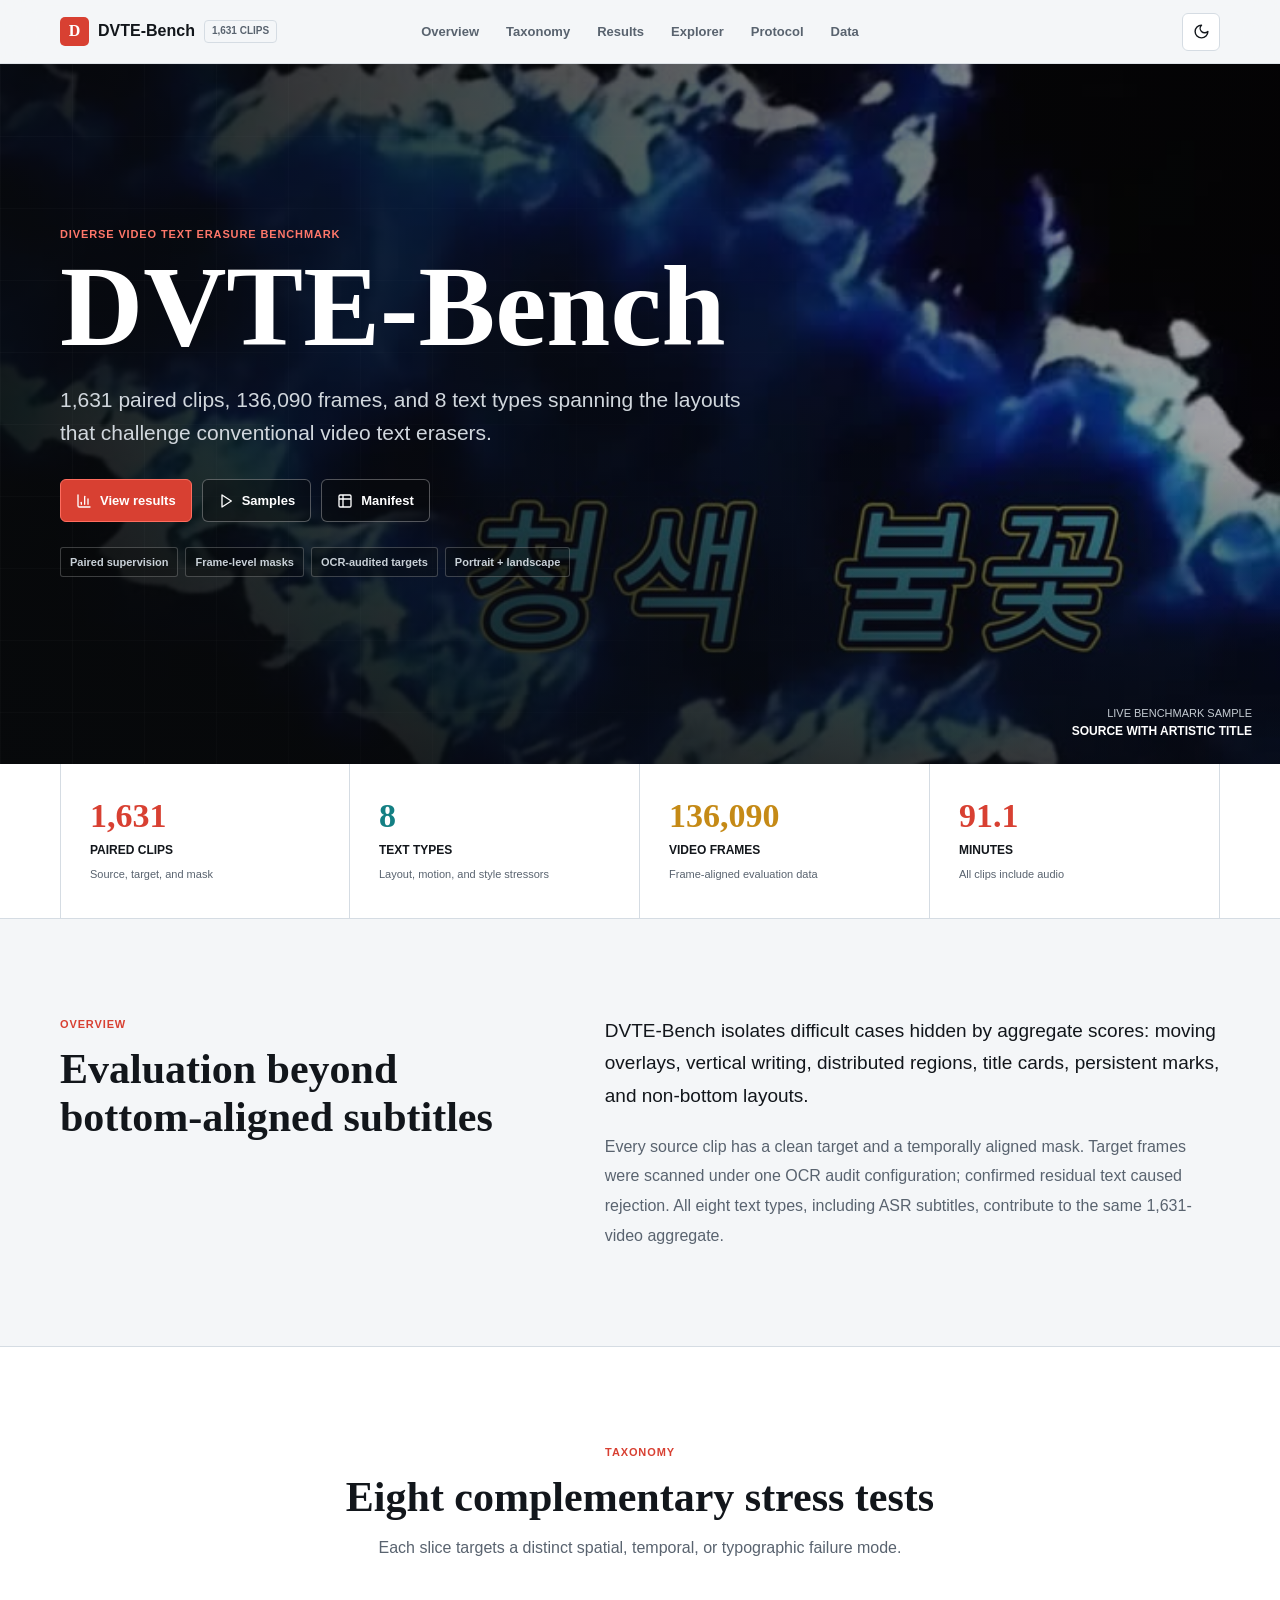
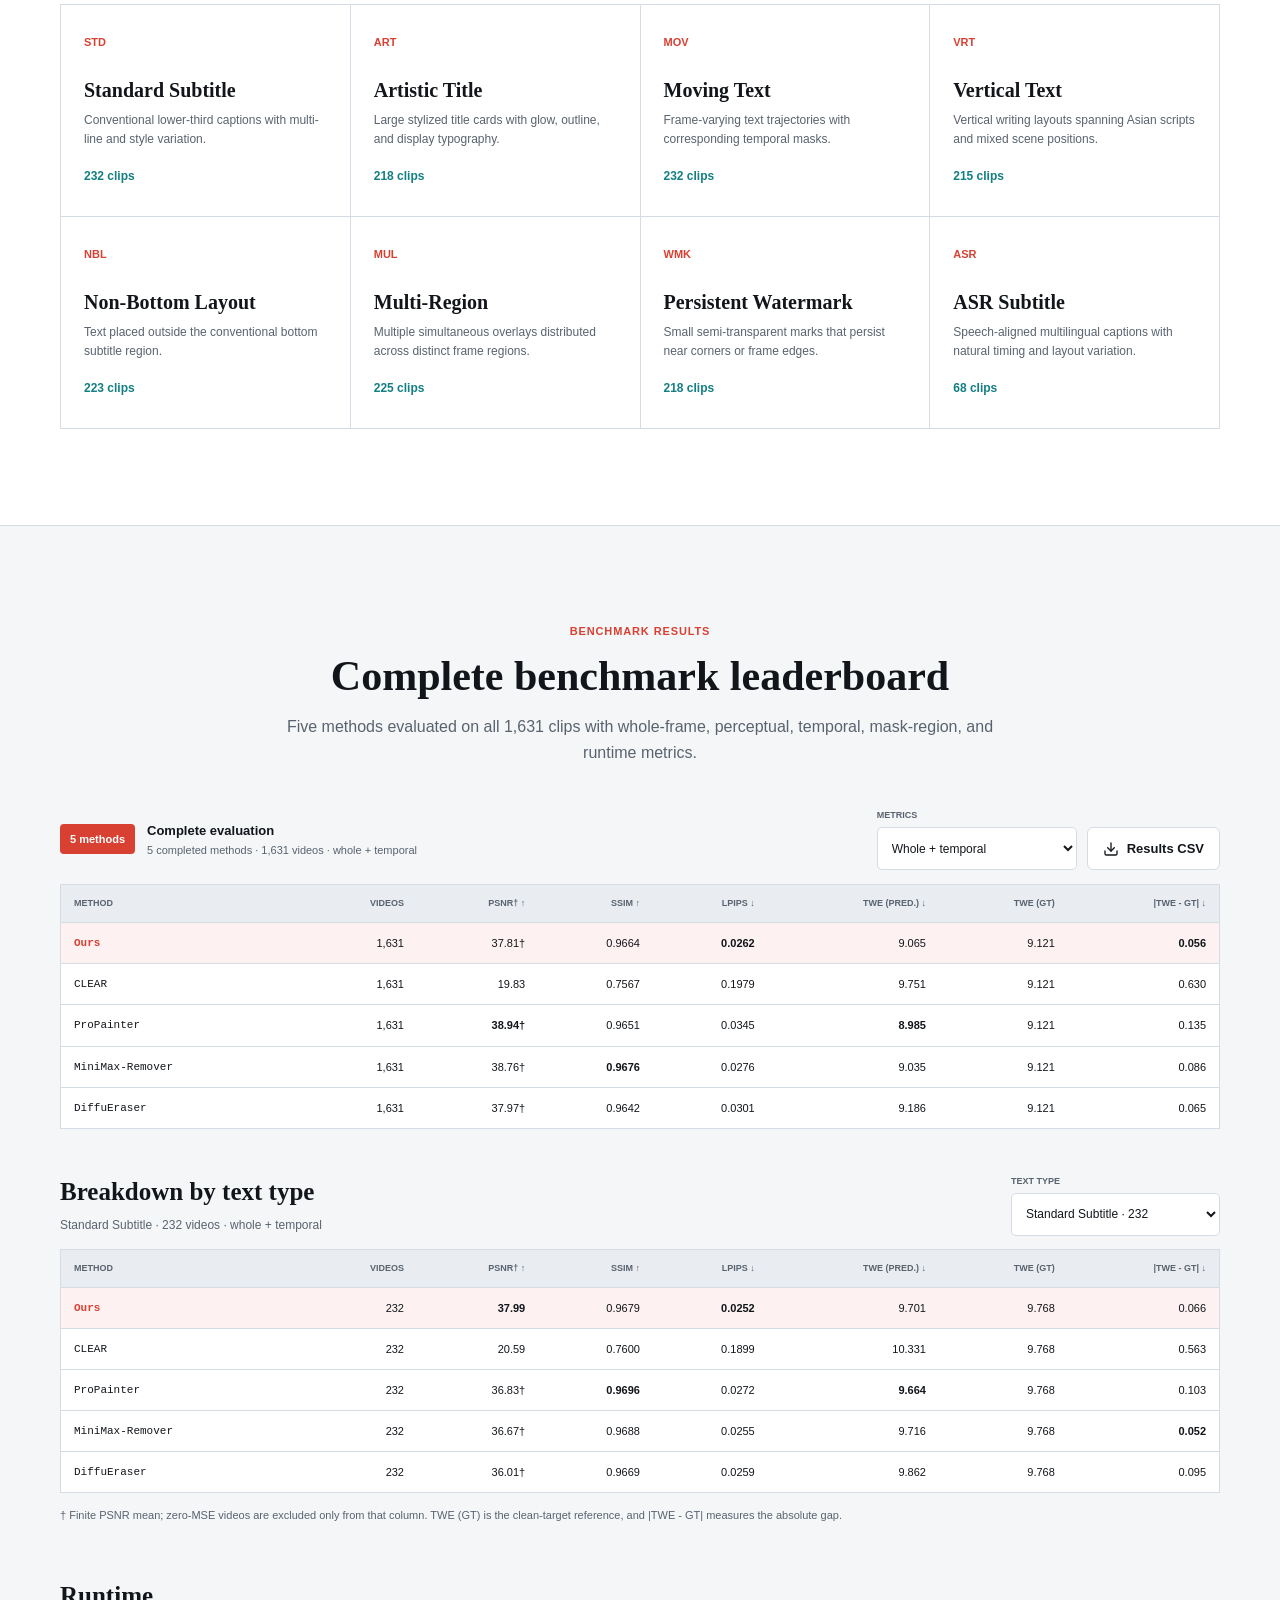
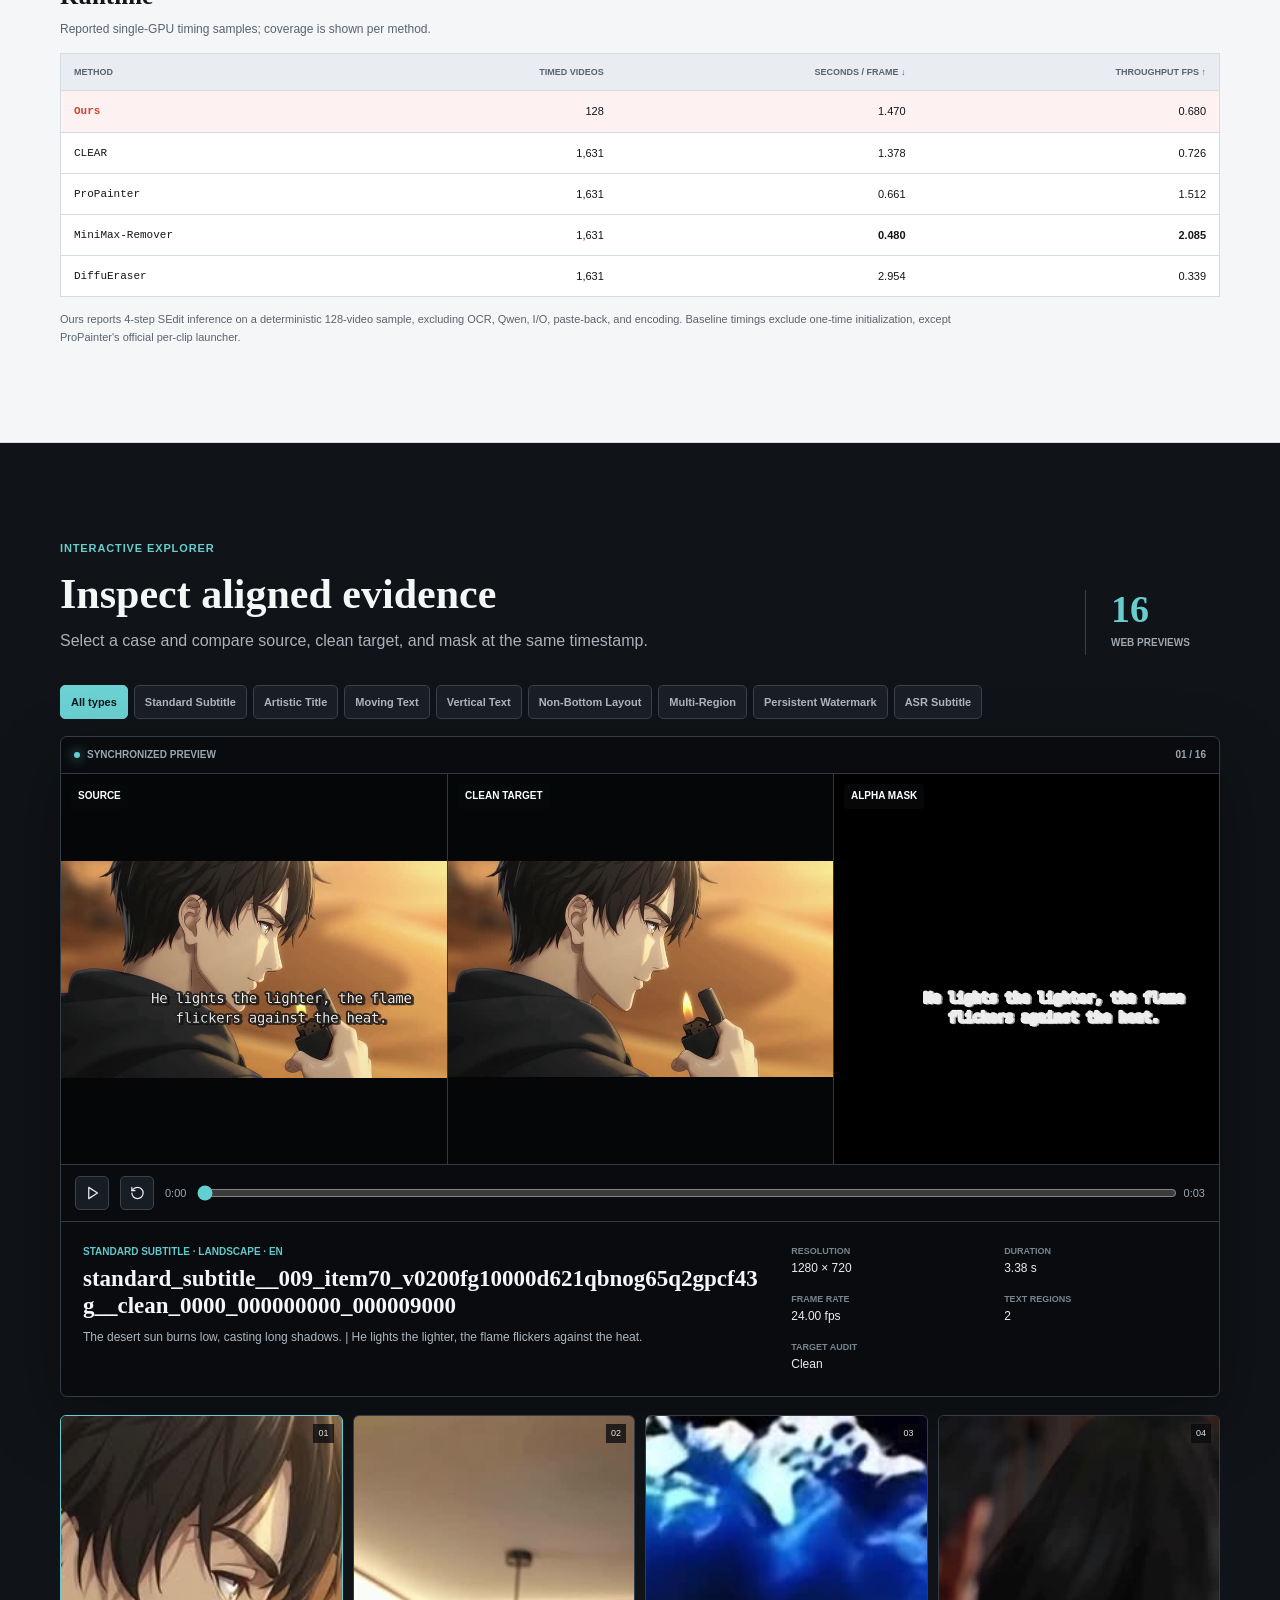
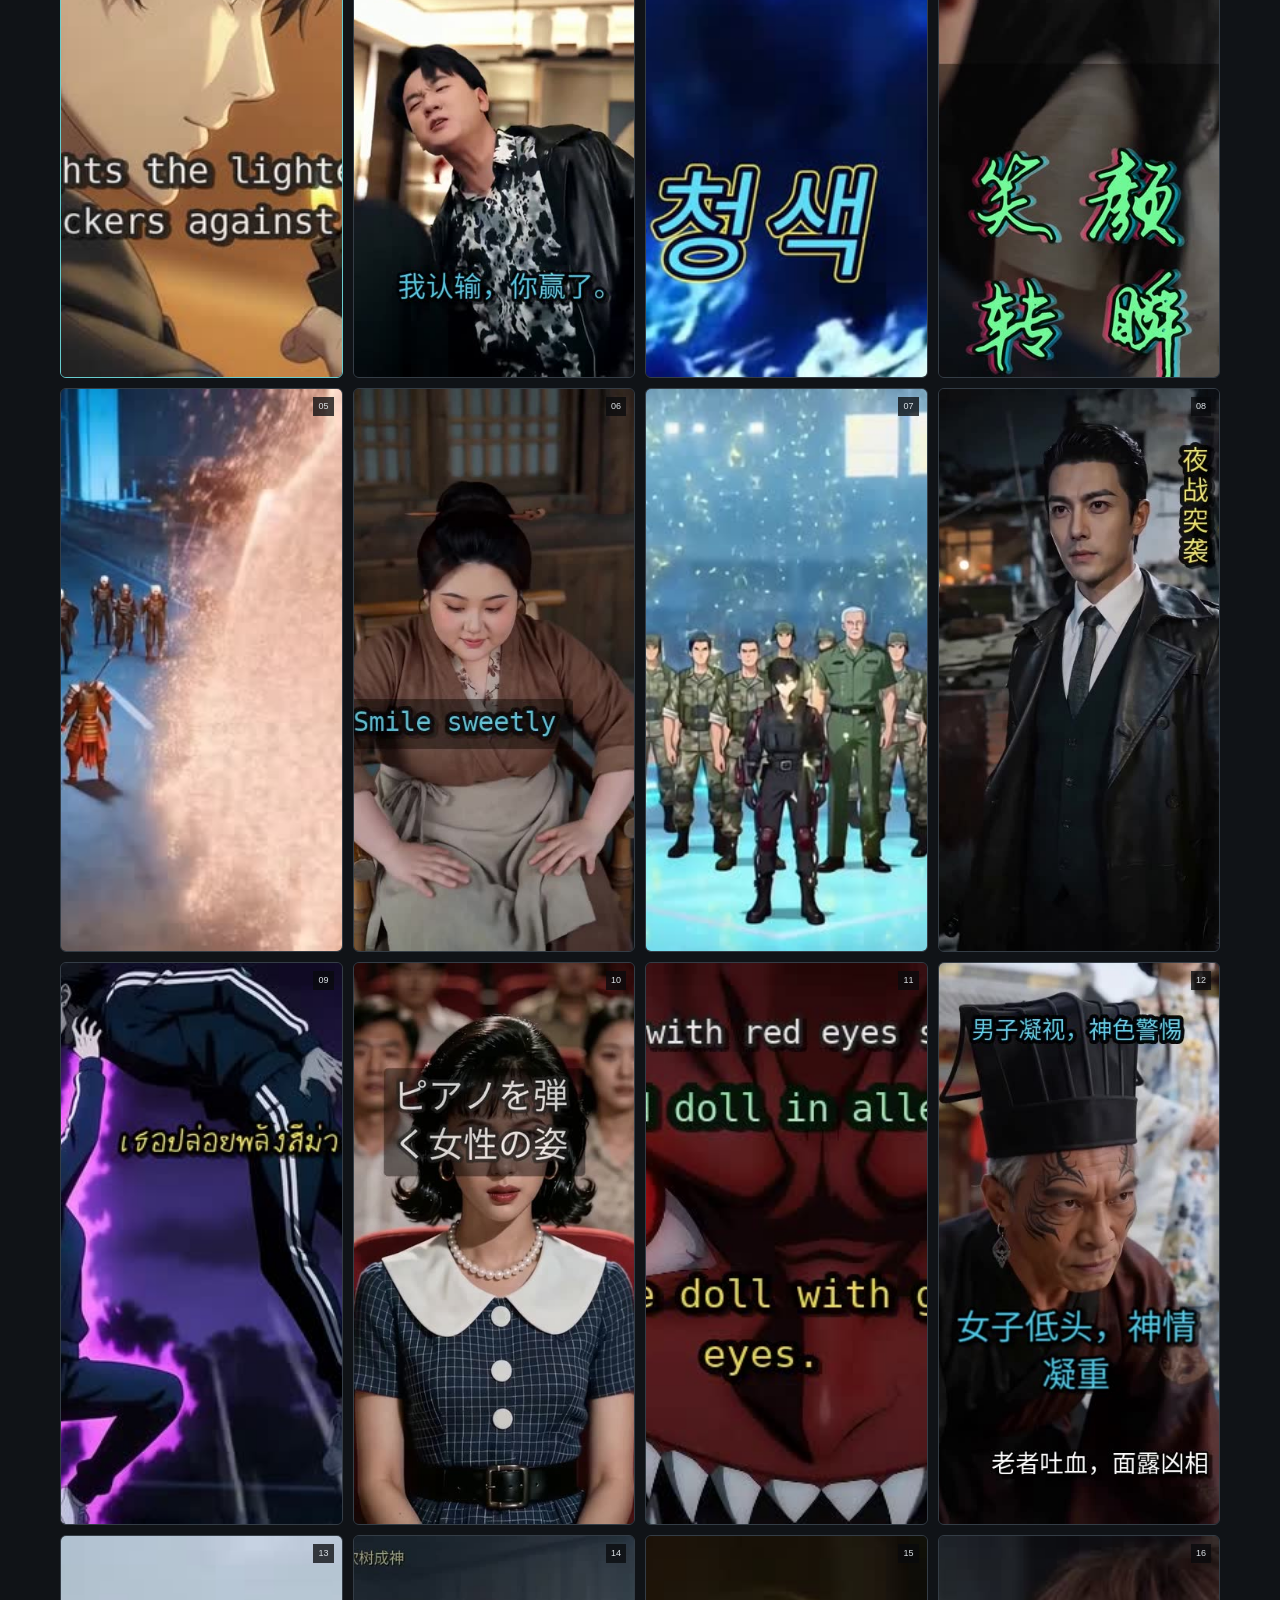
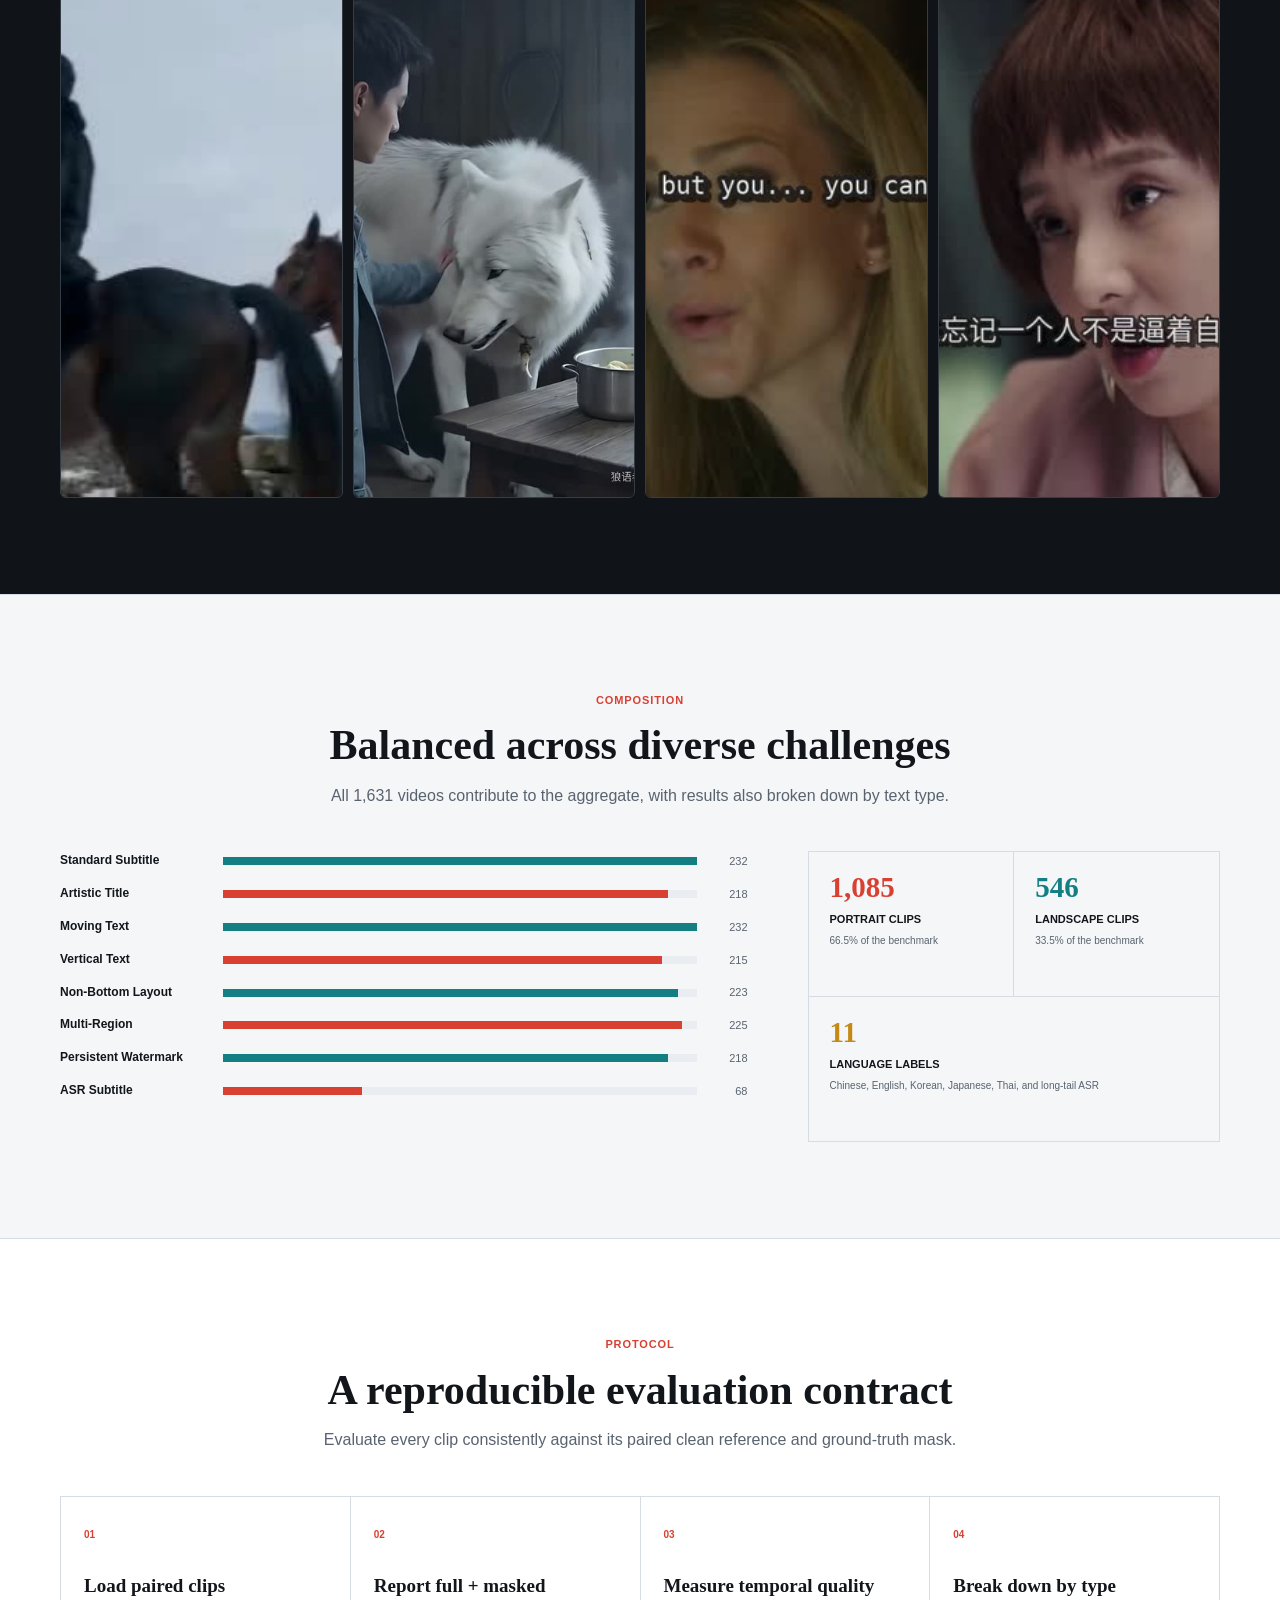
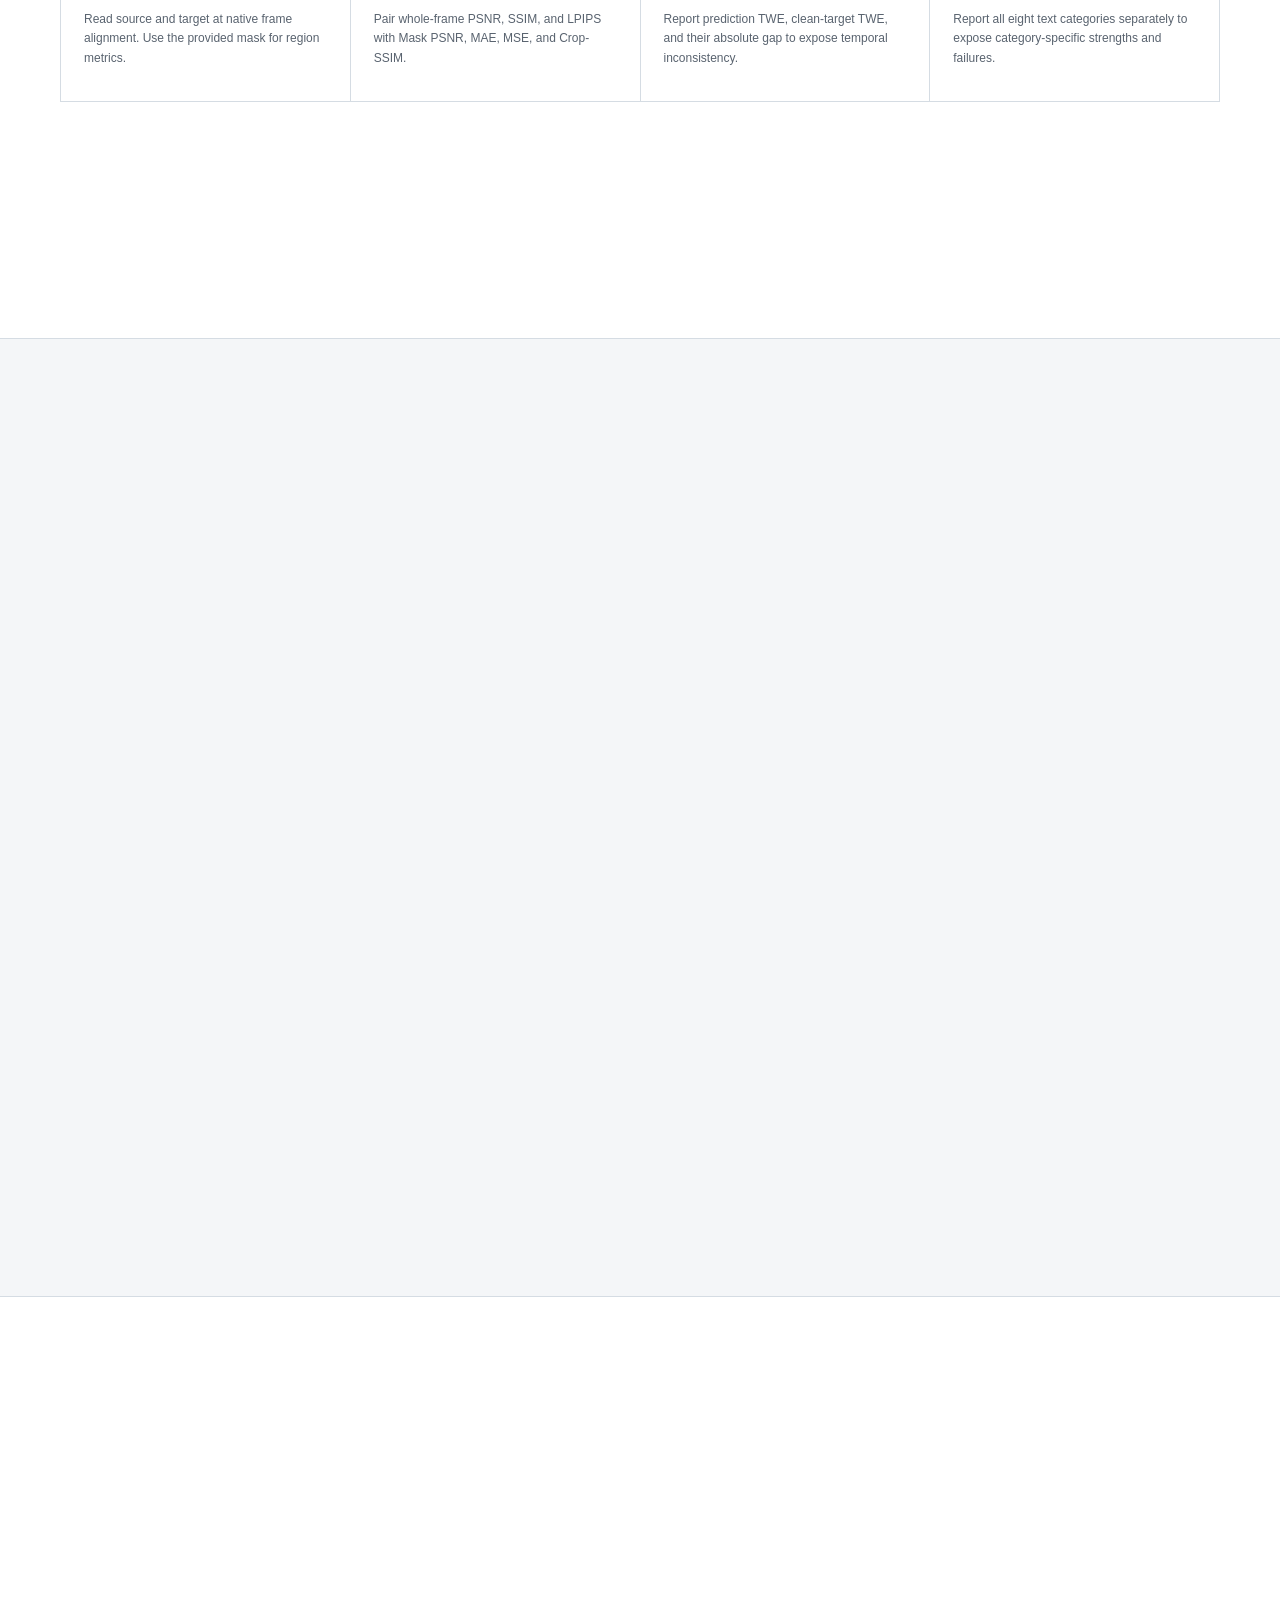
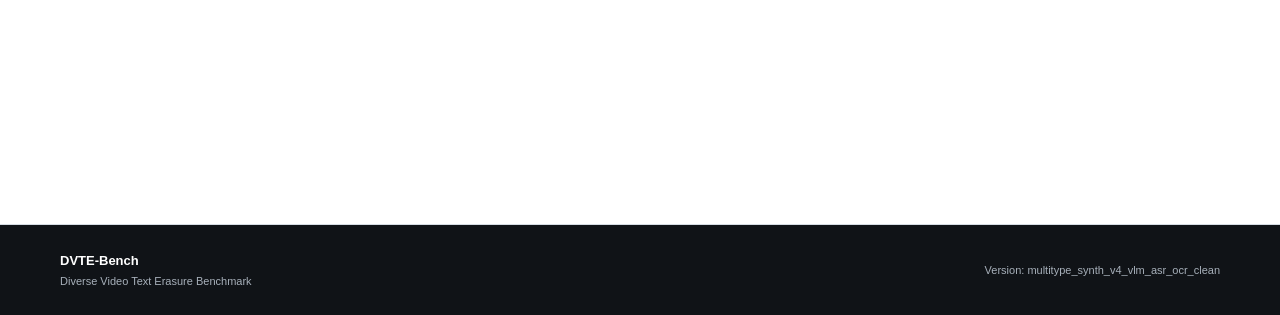
==== commit cc40b102: "Publish complete benchmark metrics" ====
--- a/index.html
+++ b/index.html
@@ -6,9 +6,9 @@
   <meta name="description" content="DVTE-Bench (Diverse Video Text Erasure Benchmark) provides 1,631 paired clips across 8 text types for video text erasure evaluation.">
   <meta name="theme-color" content="#f4f6f8">
   <title>DVTE-Bench | Diverse Video Text Erasure Benchmark</title>
-  <link rel="stylesheet" href="styles.css?v=full-1631">
+  <link rel="stylesheet" href="styles.css?v=all-metrics">
   <script src="assets/vendor/lucide.min.js" defer></script>
-  <script src="app.js?v=full-1631" defer></script>
+  <script src="app.js?v=all-metrics" defer></script>
 </head>
 <body>
   <a class="skip-link" href="#main">Skip to content</a>
@@ -138,18 +138,22 @@
       <div class="shell">
         <div class="section-heading reveal">
           <p class="eyebrow">Benchmark Results</p>
-          <h2 id="results-title">Mask-level leaderboard</h2>
-          <p>Five methods evaluated on all 1,631 clips inside the dataset ground-truth masks.</p>
+          <h2 id="results-title">Complete benchmark leaderboard</h2>
+          <p>Five methods evaluated on all 1,631 clips with whole-frame, perceptual, temporal, mask-region, and runtime metrics.</p>
         </div>
         <div class="results-toolbar reveal">
           <div class="method-identity">
             <span class="method-badge">5 methods</span>
             <div>
               <strong>Complete evaluation</strong>
-              <span data-result-configuration>5 completed methods · 1,631 videos · mask level</span>
+              <span data-result-configuration>5 completed methods · 1,631 videos · whole + temporal</span>
             </div>
           </div>
           <div class="results-actions">
+            <label class="result-select">
+              <span>Metrics</span>
+              <select data-results-metric-group aria-label="Metric group"></select>
+            </label>
             <a class="button button-secondary" href="data/results.csv" download>
               <i data-lucide="download" aria-hidden="true"></i> Results CSV
             </a>
@@ -166,7 +170,7 @@
         <div class="results-subhead reveal">
           <div>
             <h3>Breakdown by text type</h3>
-            <p data-breakdown-description>Standard Subtitle · 232 videos · mask level</p>
+            <p data-breakdown-description>Standard Subtitle · 232 videos · whole + temporal</p>
           </div>
           <label class="result-select">
             <span>Text type</span>
@@ -182,8 +186,32 @@
           </table>
         </div>
         <p class="results-note reveal" data-results-note>
-          † Finite Mask PSNR mean; zero-MSE videos are excluded only from that column.
-          All displayed metrics use dataset ground-truth masks.
+          † Finite PSNR mean; zero-MSE videos are excluded only from that column.
+          TWE (GT) is the clean-target reference, and |TWE - GT| measures the absolute gap.
+        </p>
+        <div class="results-subhead speed-results-head reveal">
+          <div>
+            <h3>Runtime</h3>
+            <p>Reported single-GPU timing samples; coverage is shown per method.</p>
+          </div>
+        </div>
+        <div class="table-wrap results-table speed-results reveal">
+          <table>
+            <thead>
+              <tr>
+                <th>Method</th>
+                <th>Timed videos</th>
+                <th>Seconds / frame ↓</th>
+                <th>Throughput FPS ↑</th>
+              </tr>
+            </thead>
+            <tbody data-results-speed></tbody>
+          </table>
+        </div>
+        <p class="results-note reveal">
+          Ours reports 4-step SEdit inference on a deterministic 128-video sample, excluding OCR,
+          Qwen, I/O, paste-back, and encoding. Baseline timings exclude one-time initialization,
+          except ProPainter's official per-clip launcher.
         </p>
       </div>
     </section>
@@ -299,13 +327,13 @@
           </article>
           <article>
             <span>02</span>
-            <h3>Report mask-level</h3>
-            <p>Measure Mask PSNR, MAE, MSE, and Crop-SSIM inside the provided ground-truth masks.</p>
+            <h3>Report full + masked</h3>
+            <p>Pair whole-frame PSNR, SSIM, and LPIPS with Mask PSNR, MAE, MSE, and Crop-SSIM.</p>
           </article>
           <article>
             <span>03</span>
-            <h3>Evaluate all clips</h3>
-            <p>Compute the primary leaderboard over the complete set of 1,631 benchmark videos.</p>
+            <h3>Measure temporal quality</h3>
+            <p>Report prediction TWE, clean-target TWE, and their absolute gap to expose temporal inconsistency.</p>
           </article>
           <article>
             <span>04</span>
--- a/styles.css
+++ b/styles.css
@@ -324,7 +324,7 @@
   font-size: 12px;
 }
 .results-table { margin-top: 0; }
-.results-table table { min-width: 720px; }
+.results-table table { min-width: 850px; }
 .results-table th:not(:first-child),
 .results-table td:not(:first-child) { text-align: right; }
 .results-table td { font-variant-numeric: tabular-nums; }
@@ -341,6 +341,8 @@
 }
 .results-subhead h3 { font-family: var(--serif); font-size: 25px; font-weight: 600; }
 .results-subhead p { margin-top: 4px; color: var(--muted); font-size: 12px; }
+.speed-results-head { margin-top: 50px; }
+.speed-results table { min-width: 620px; }
 .results-note { max-width: 900px; margin-top: 13px; color: var(--muted); font-size: 11px; }
 .explorer-section { color: #f4f6f8; background: #101317; }
 .explorer-section .eyebrow { color: #67cdce; }
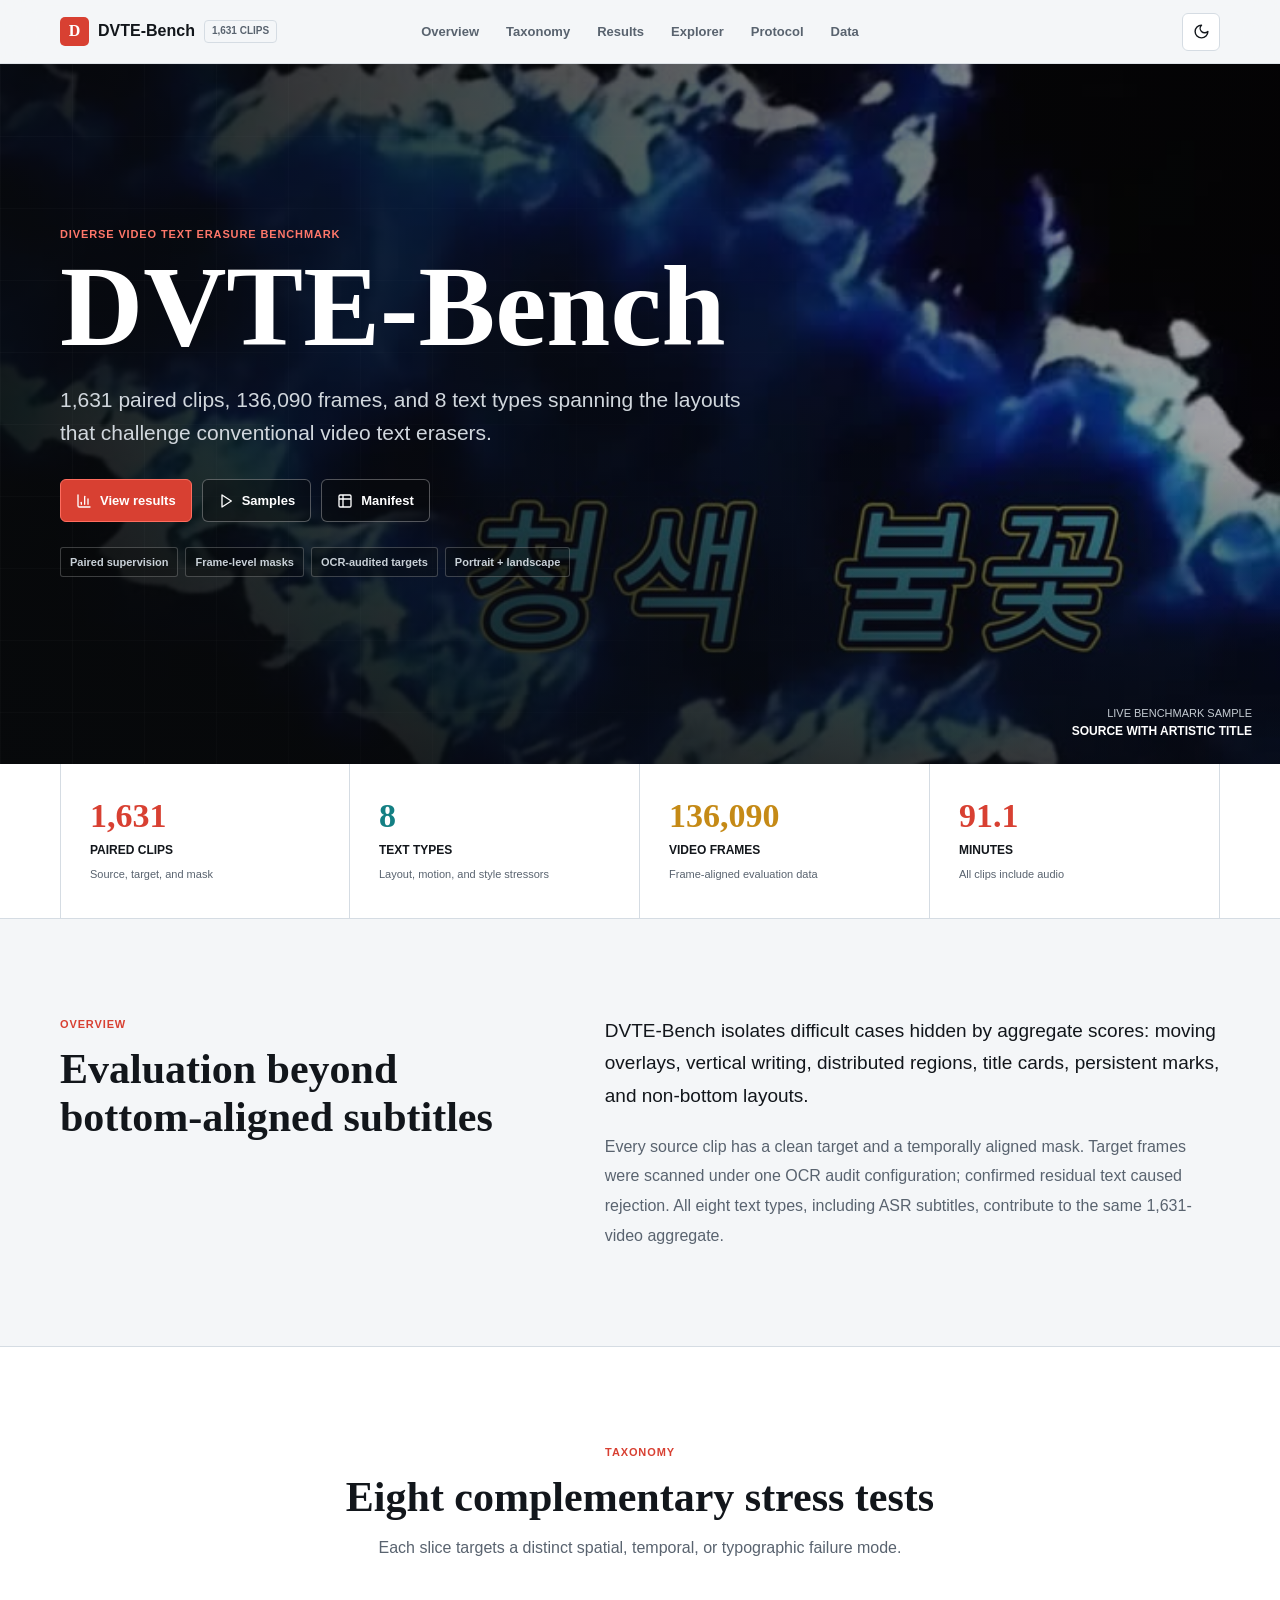
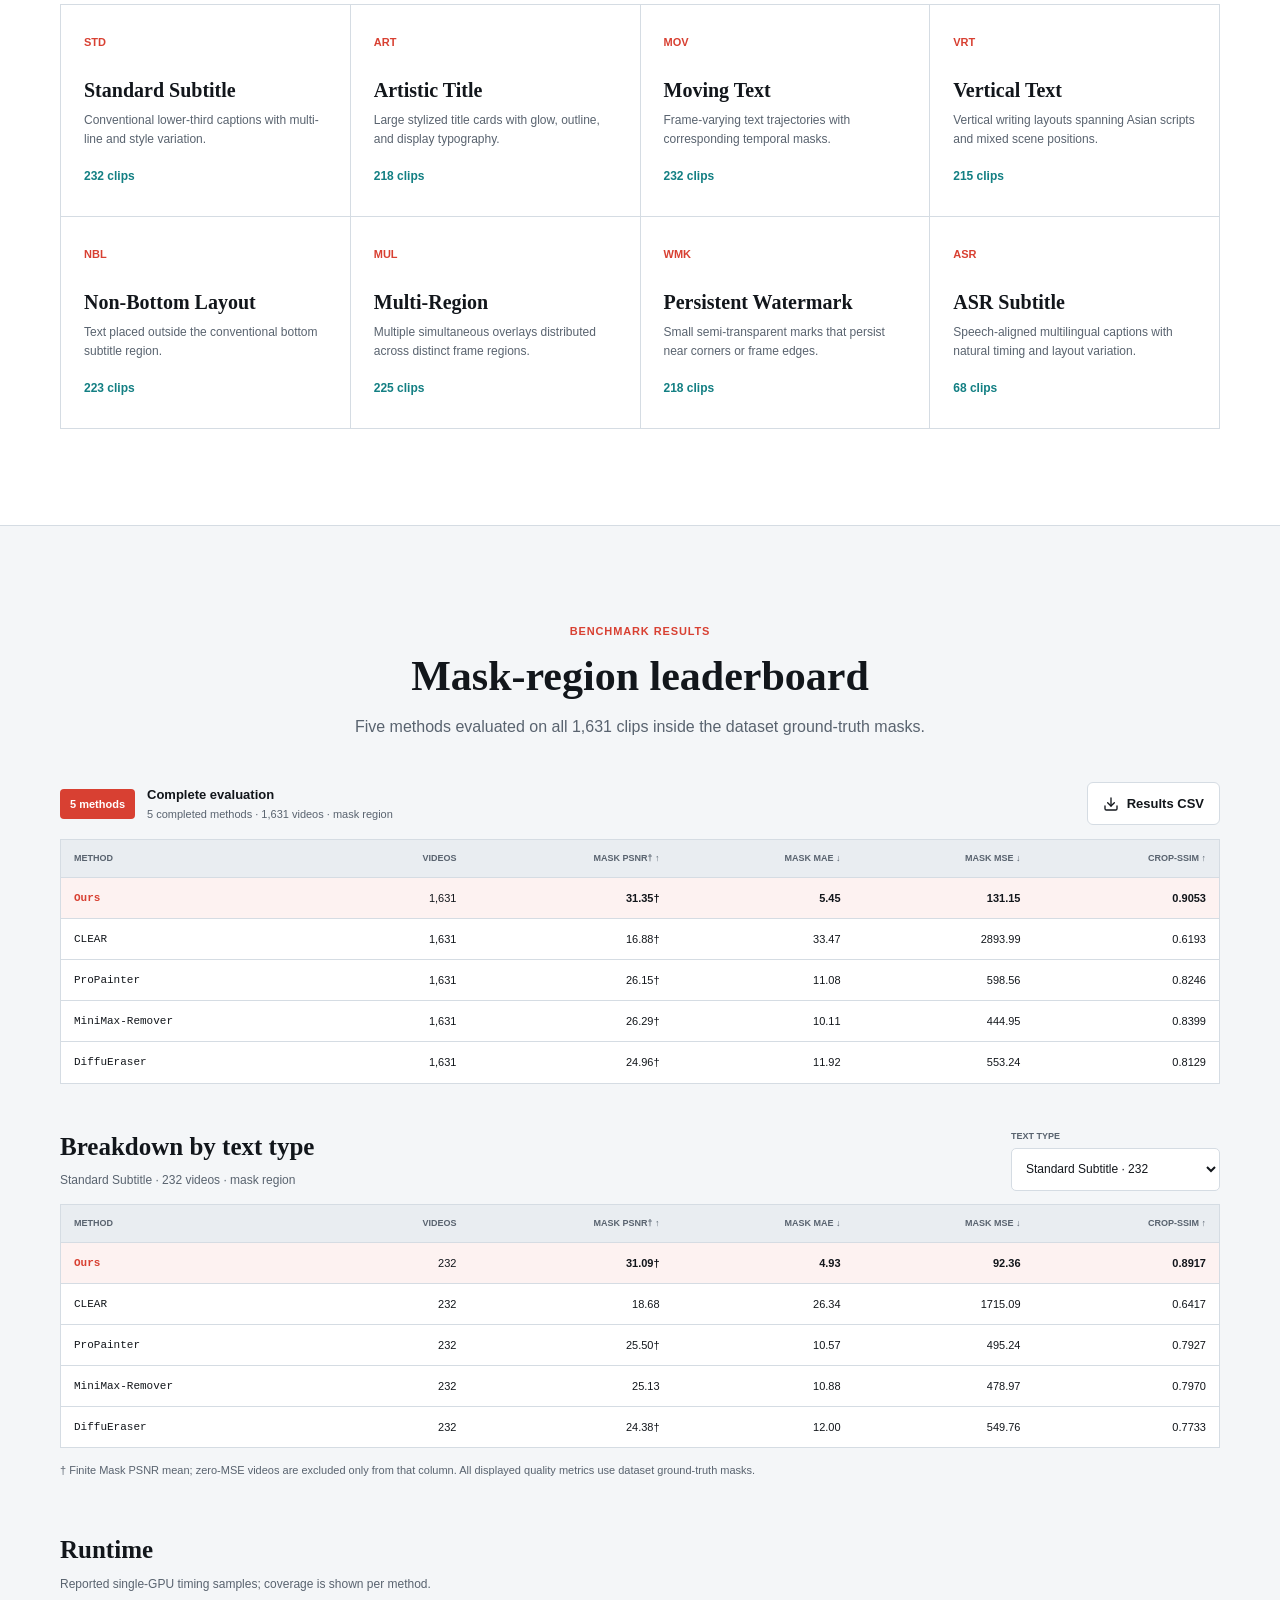
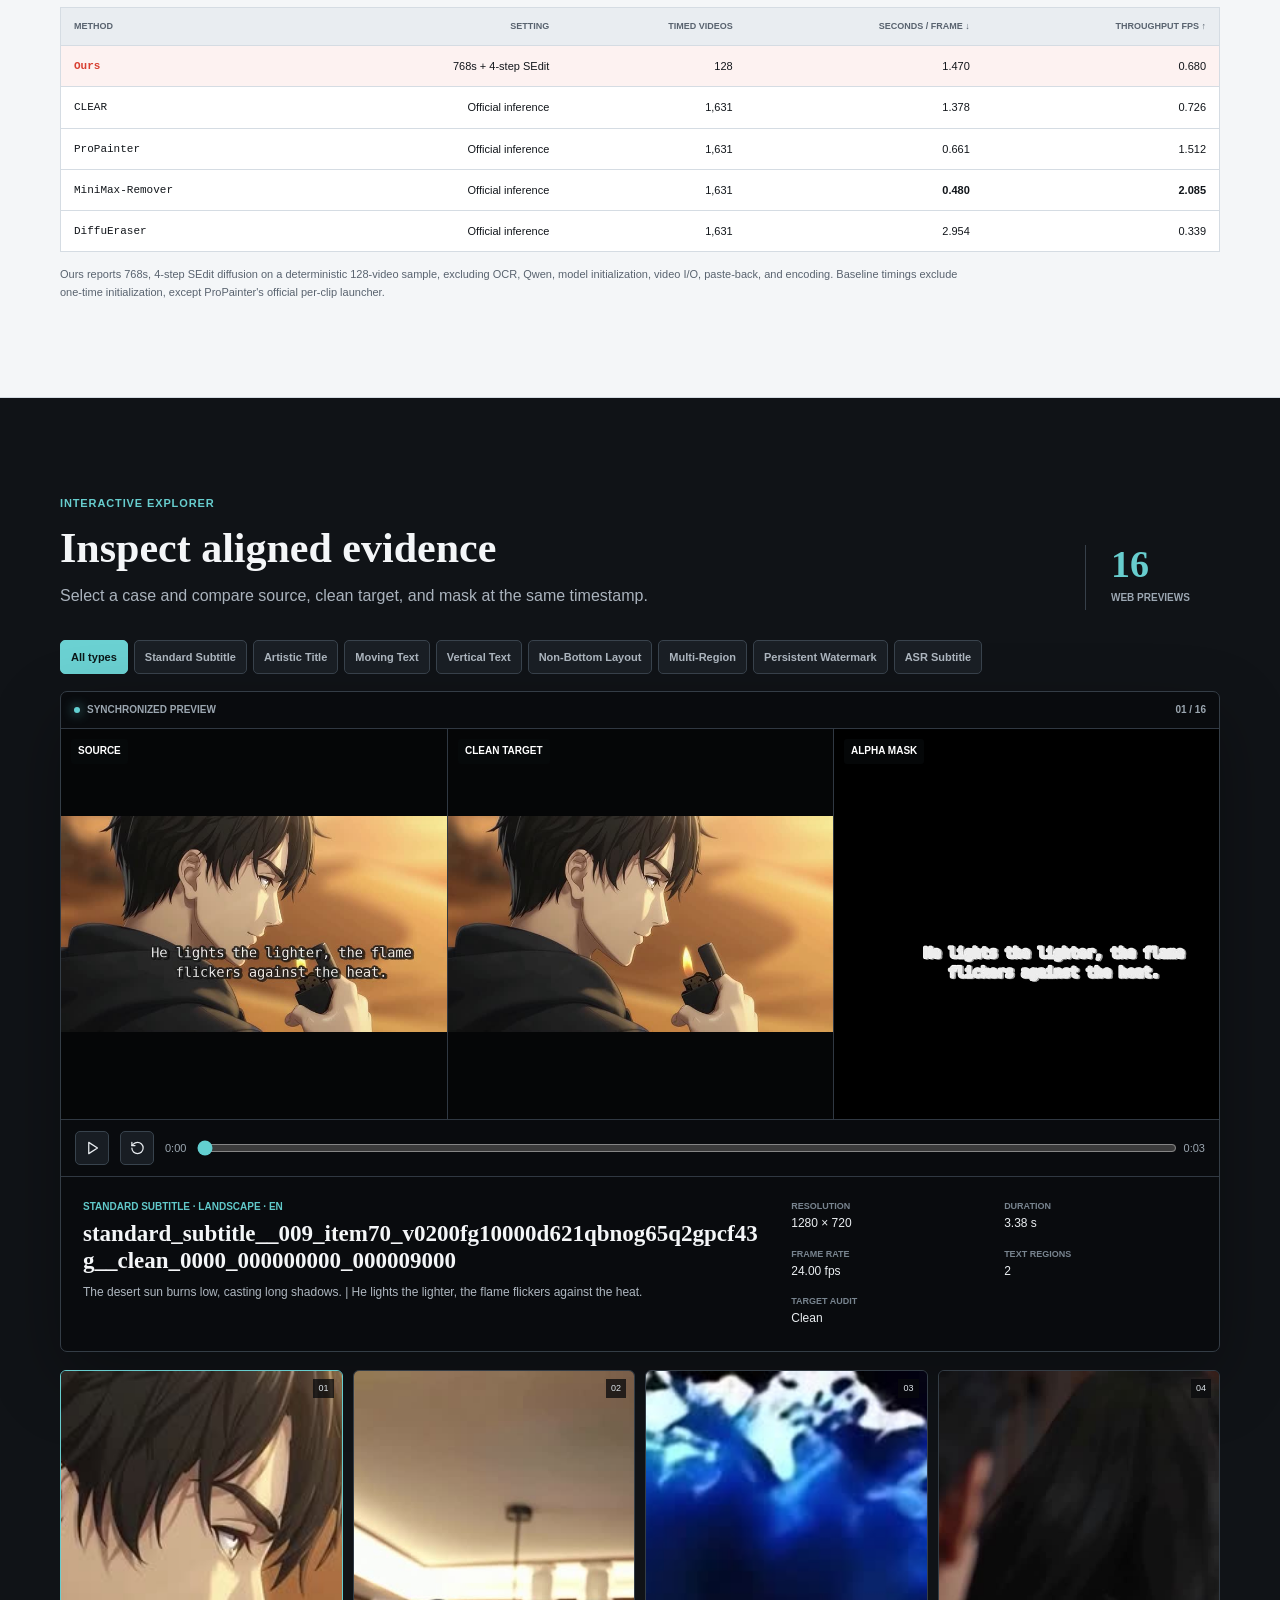
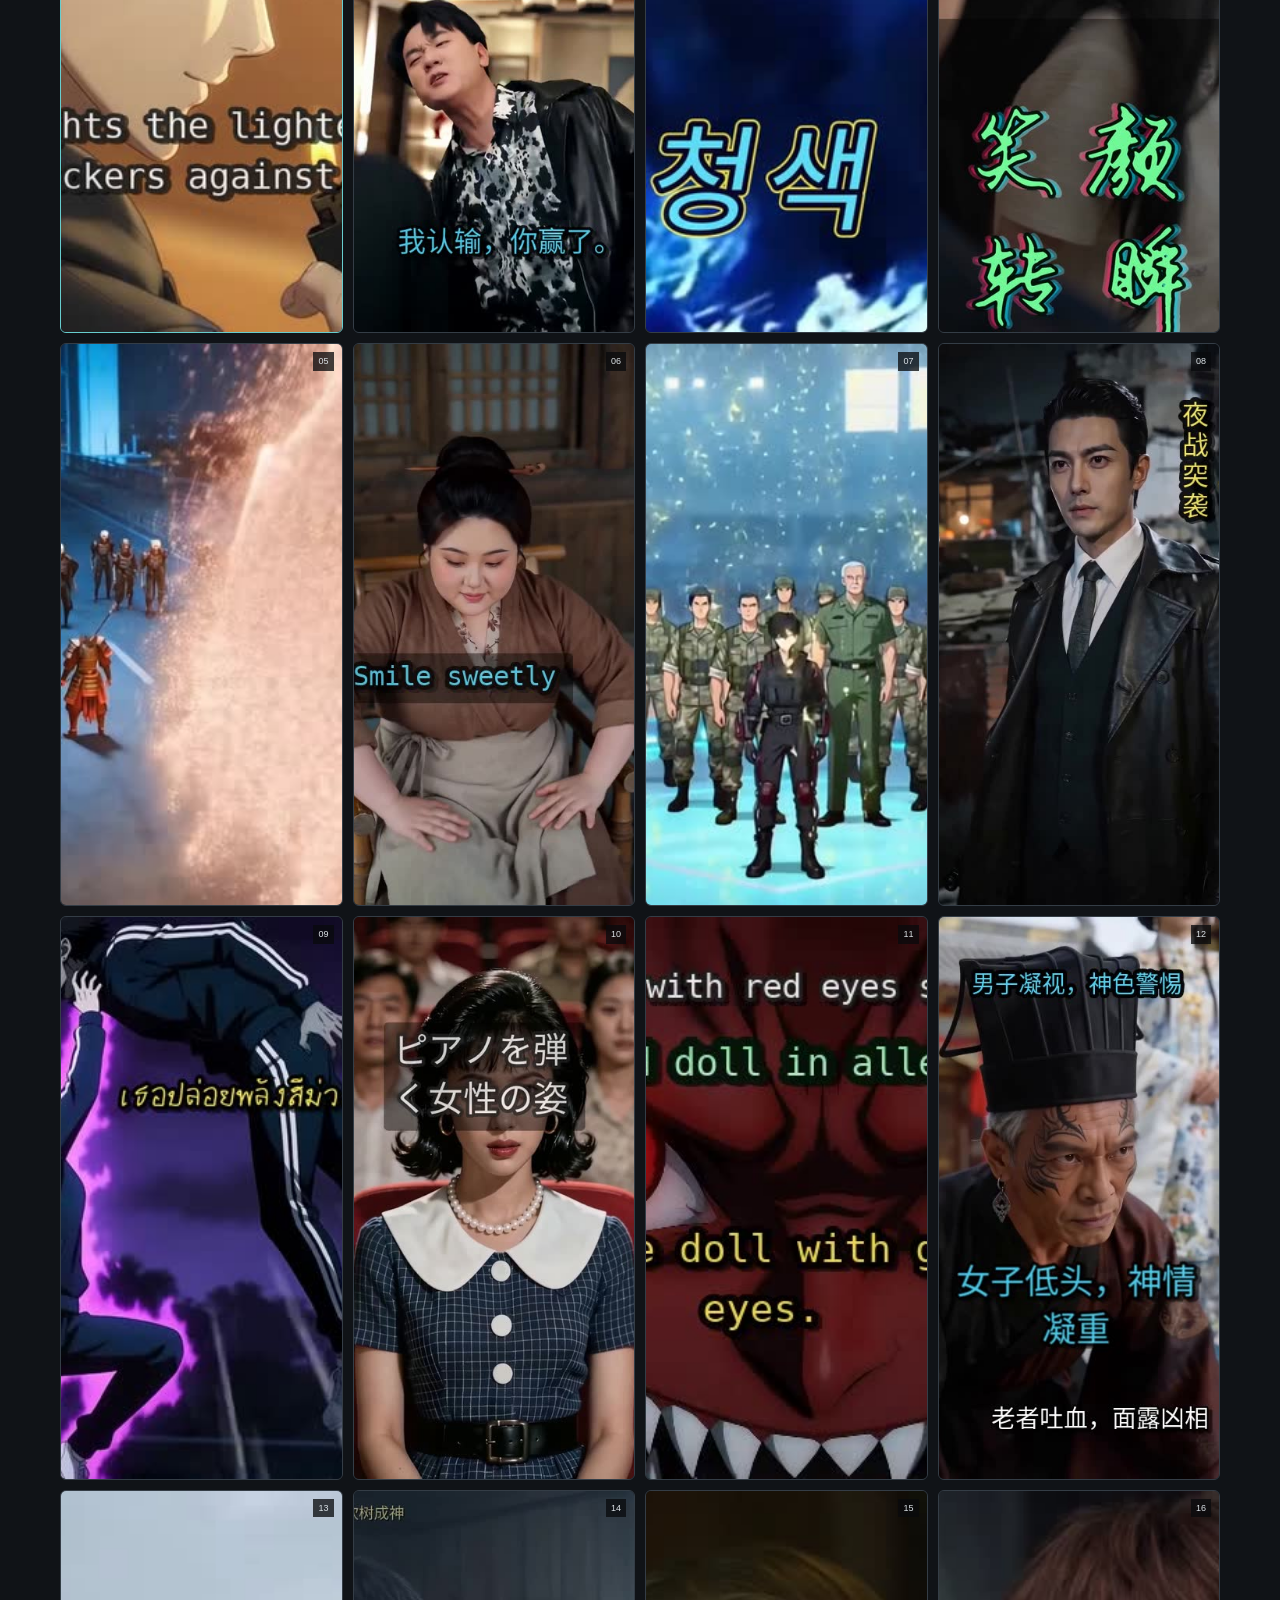
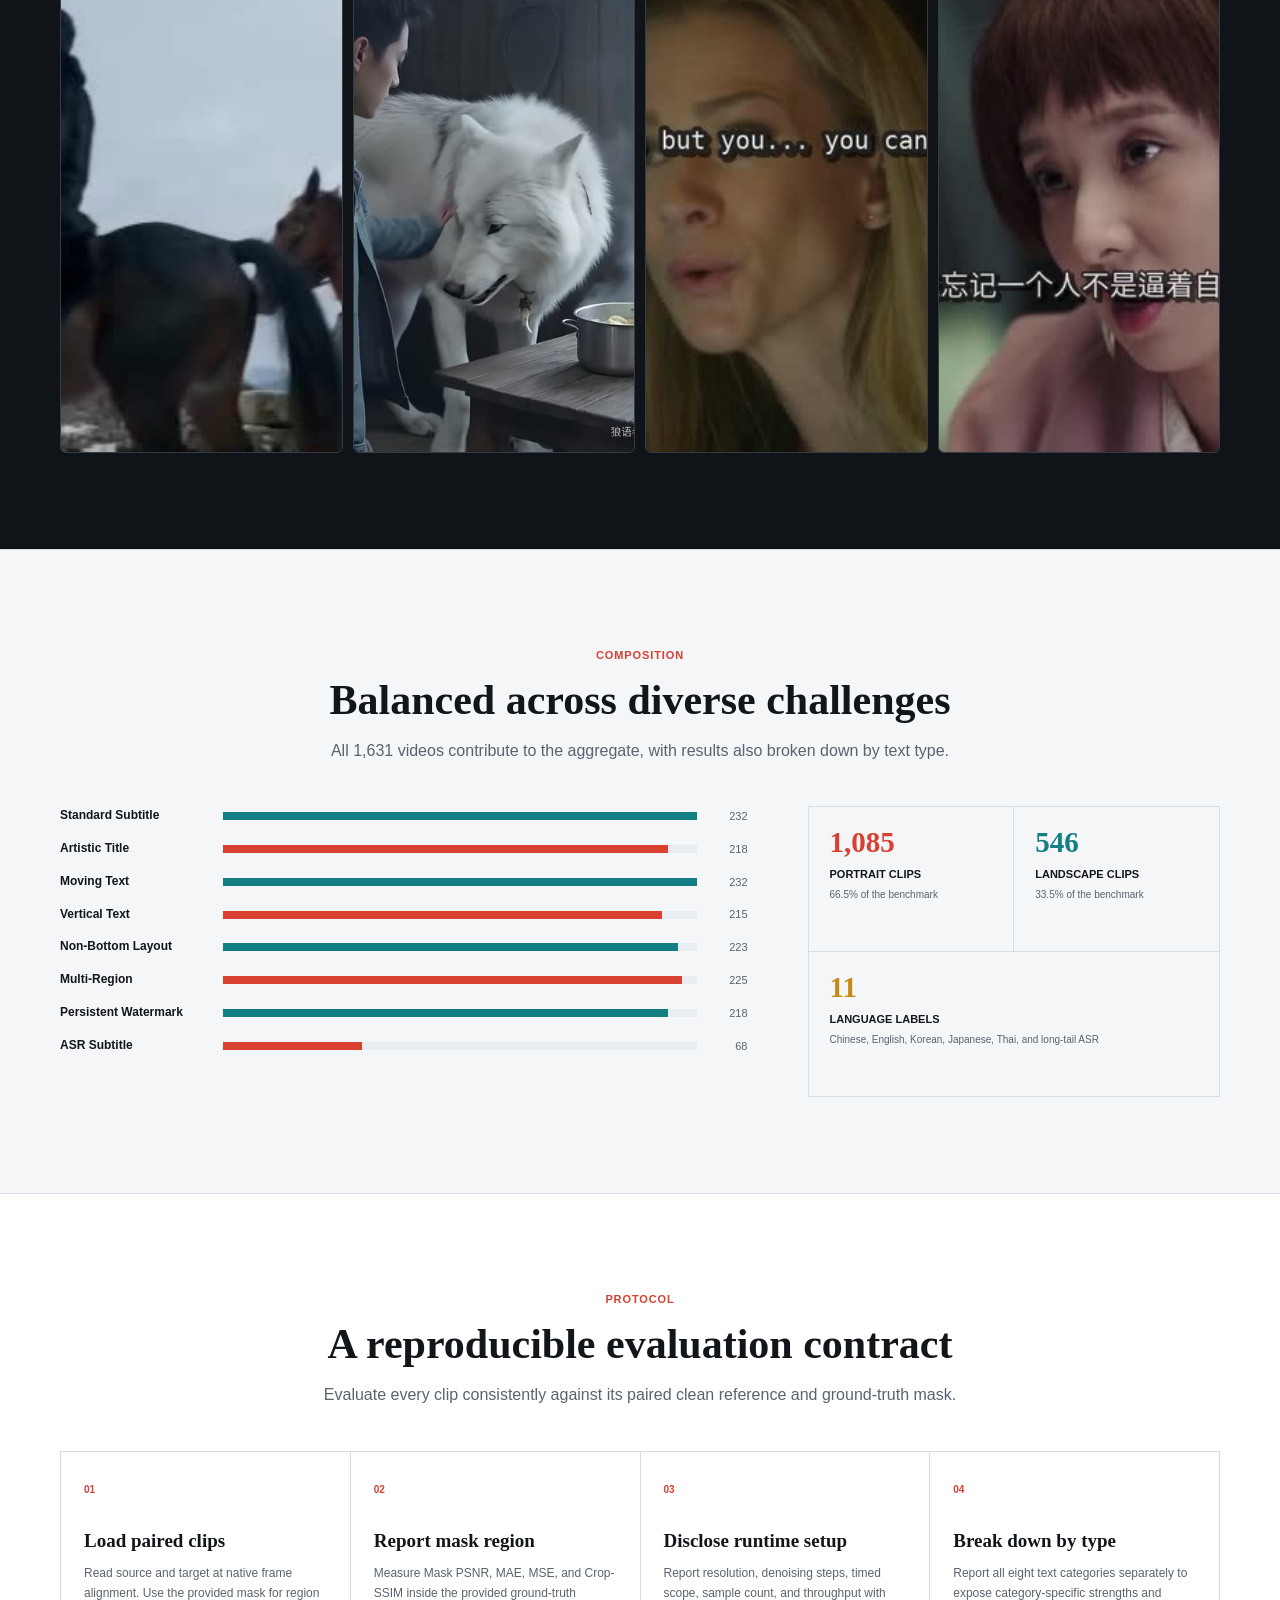
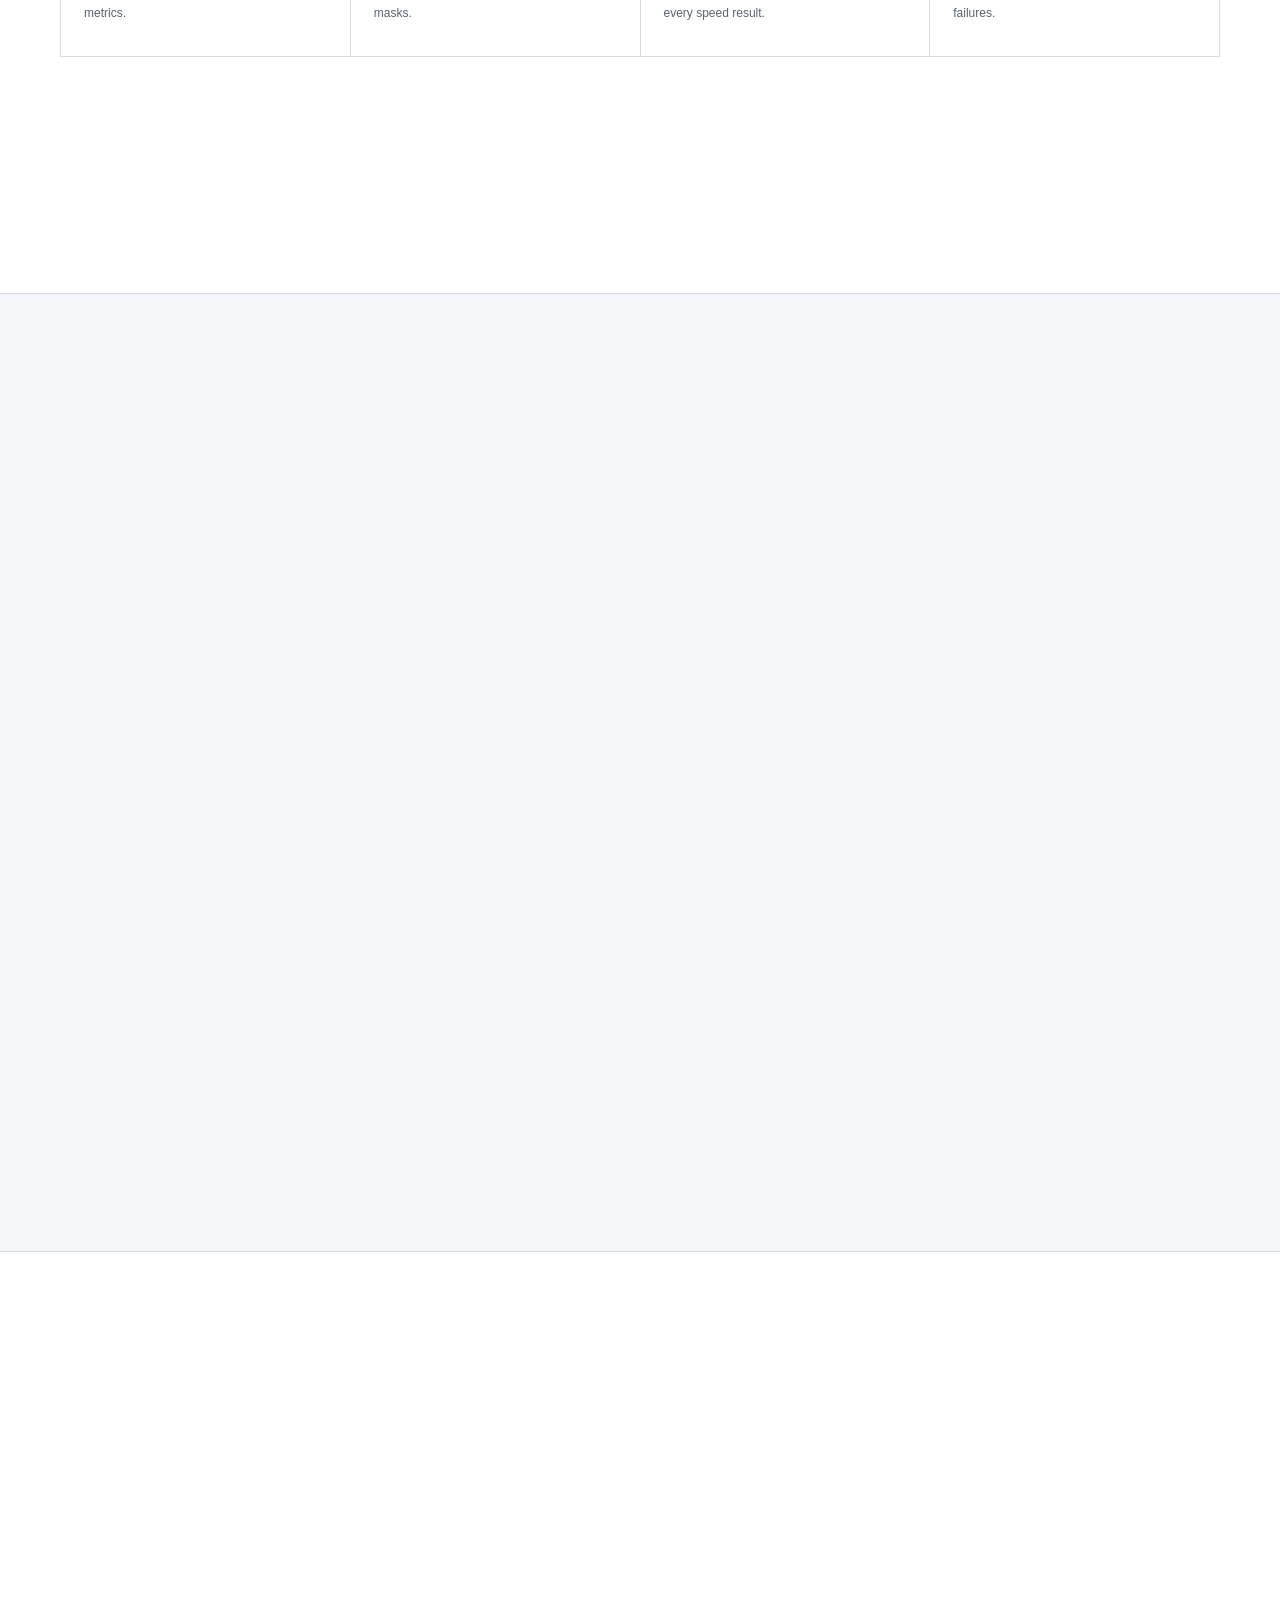
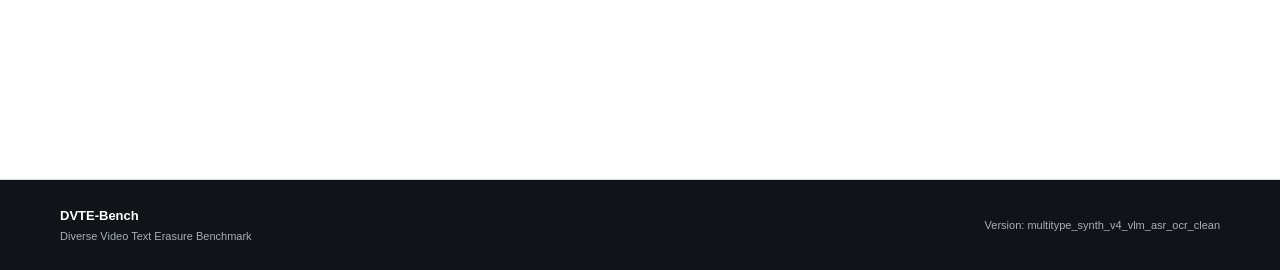
==== commit 41a2b7c6: "Show mask-region metrics and runtime settings" ====
--- a/index.html
+++ b/index.html
@@ -6,9 +6,9 @@
   <meta name="description" content="DVTE-Bench (Diverse Video Text Erasure Benchmark) provides 1,631 paired clips across 8 text types for video text erasure evaluation.">
   <meta name="theme-color" content="#f4f6f8">
   <title>DVTE-Bench | Diverse Video Text Erasure Benchmark</title>
-  <link rel="stylesheet" href="styles.css?v=all-metrics">
+  <link rel="stylesheet" href="styles.css?v=mask-runtime">
   <script src="assets/vendor/lucide.min.js" defer></script>
-  <script src="app.js?v=all-metrics" defer></script>
+  <script src="app.js?v=mask-runtime" defer></script>
 </head>
 <body>
   <a class="skip-link" href="#main">Skip to content</a>
@@ -138,22 +138,18 @@
       <div class="shell">
         <div class="section-heading reveal">
           <p class="eyebrow">Benchmark Results</p>
-          <h2 id="results-title">Complete benchmark leaderboard</h2>
-          <p>Five methods evaluated on all 1,631 clips with whole-frame, perceptual, temporal, mask-region, and runtime metrics.</p>
+          <h2 id="results-title">Mask-region leaderboard</h2>
+          <p>Five methods evaluated on all 1,631 clips inside the dataset ground-truth masks.</p>
         </div>
         <div class="results-toolbar reveal">
           <div class="method-identity">
             <span class="method-badge">5 methods</span>
             <div>
               <strong>Complete evaluation</strong>
-              <span data-result-configuration>5 completed methods · 1,631 videos · whole + temporal</span>
+              <span data-result-configuration>5 completed methods · 1,631 videos · mask region</span>
             </div>
           </div>
           <div class="results-actions">
-            <label class="result-select">
-              <span>Metrics</span>
-              <select data-results-metric-group aria-label="Metric group"></select>
-            </label>
             <a class="button button-secondary" href="data/results.csv" download>
               <i data-lucide="download" aria-hidden="true"></i> Results CSV
             </a>
@@ -170,7 +166,7 @@
         <div class="results-subhead reveal">
           <div>
             <h3>Breakdown by text type</h3>
-            <p data-breakdown-description>Standard Subtitle · 232 videos · whole + temporal</p>
+            <p data-breakdown-description>Standard Subtitle · 232 videos · mask region</p>
           </div>
           <label class="result-select">
             <span>Text type</span>
@@ -186,8 +182,8 @@
           </table>
         </div>
         <p class="results-note reveal" data-results-note>
-          † Finite PSNR mean; zero-MSE videos are excluded only from that column.
-          TWE (GT) is the clean-target reference, and |TWE - GT| measures the absolute gap.
+          † Finite Mask PSNR mean; zero-MSE videos are excluded only from that column.
+          All displayed quality metrics use dataset ground-truth masks.
         </p>
         <div class="results-subhead speed-results-head reveal">
           <div>
@@ -200,6 +196,7 @@
             <thead>
               <tr>
                 <th>Method</th>
+                <th>Setting</th>
                 <th>Timed videos</th>
                 <th>Seconds / frame ↓</th>
                 <th>Throughput FPS ↑</th>
@@ -209,9 +206,10 @@
           </table>
         </div>
         <p class="results-note reveal">
-          Ours reports 4-step SEdit inference on a deterministic 128-video sample, excluding OCR,
-          Qwen, I/O, paste-back, and encoding. Baseline timings exclude one-time initialization,
-          except ProPainter's official per-clip launcher.
+          Ours reports 768s, 4-step SEdit diffusion on a deterministic 128-video sample,
+          excluding OCR, Qwen, model initialization, video I/O, paste-back, and encoding.
+          Baseline timings exclude one-time initialization, except ProPainter's official
+          per-clip launcher.
         </p>
       </div>
     </section>
@@ -327,13 +325,13 @@
           </article>
           <article>
             <span>02</span>
-            <h3>Report full + masked</h3>
-            <p>Pair whole-frame PSNR, SSIM, and LPIPS with Mask PSNR, MAE, MSE, and Crop-SSIM.</p>
+            <h3>Report mask region</h3>
+            <p>Measure Mask PSNR, MAE, MSE, and Crop-SSIM inside the provided ground-truth masks.</p>
           </article>
           <article>
             <span>03</span>
-            <h3>Measure temporal quality</h3>
-            <p>Report prediction TWE, clean-target TWE, and their absolute gap to expose temporal inconsistency.</p>
+            <h3>Disclose runtime setup</h3>
+            <p>Report resolution, denoising steps, timed scope, sample count, and throughput with every speed result.</p>
           </article>
           <article>
             <span>04</span>
--- a/styles.css
+++ b/styles.css
@@ -342,7 +342,7 @@
 .results-subhead h3 { font-family: var(--serif); font-size: 25px; font-weight: 600; }
 .results-subhead p { margin-top: 4px; color: var(--muted); font-size: 12px; }
 .speed-results-head { margin-top: 50px; }
-.speed-results table { min-width: 620px; }
+.speed-results table { min-width: 760px; }
 .results-note { max-width: 900px; margin-top: 13px; color: var(--muted); font-size: 11px; }
 .explorer-section { color: #f4f6f8; background: #101317; }
 .explorer-section .eyebrow { color: #67cdce; }
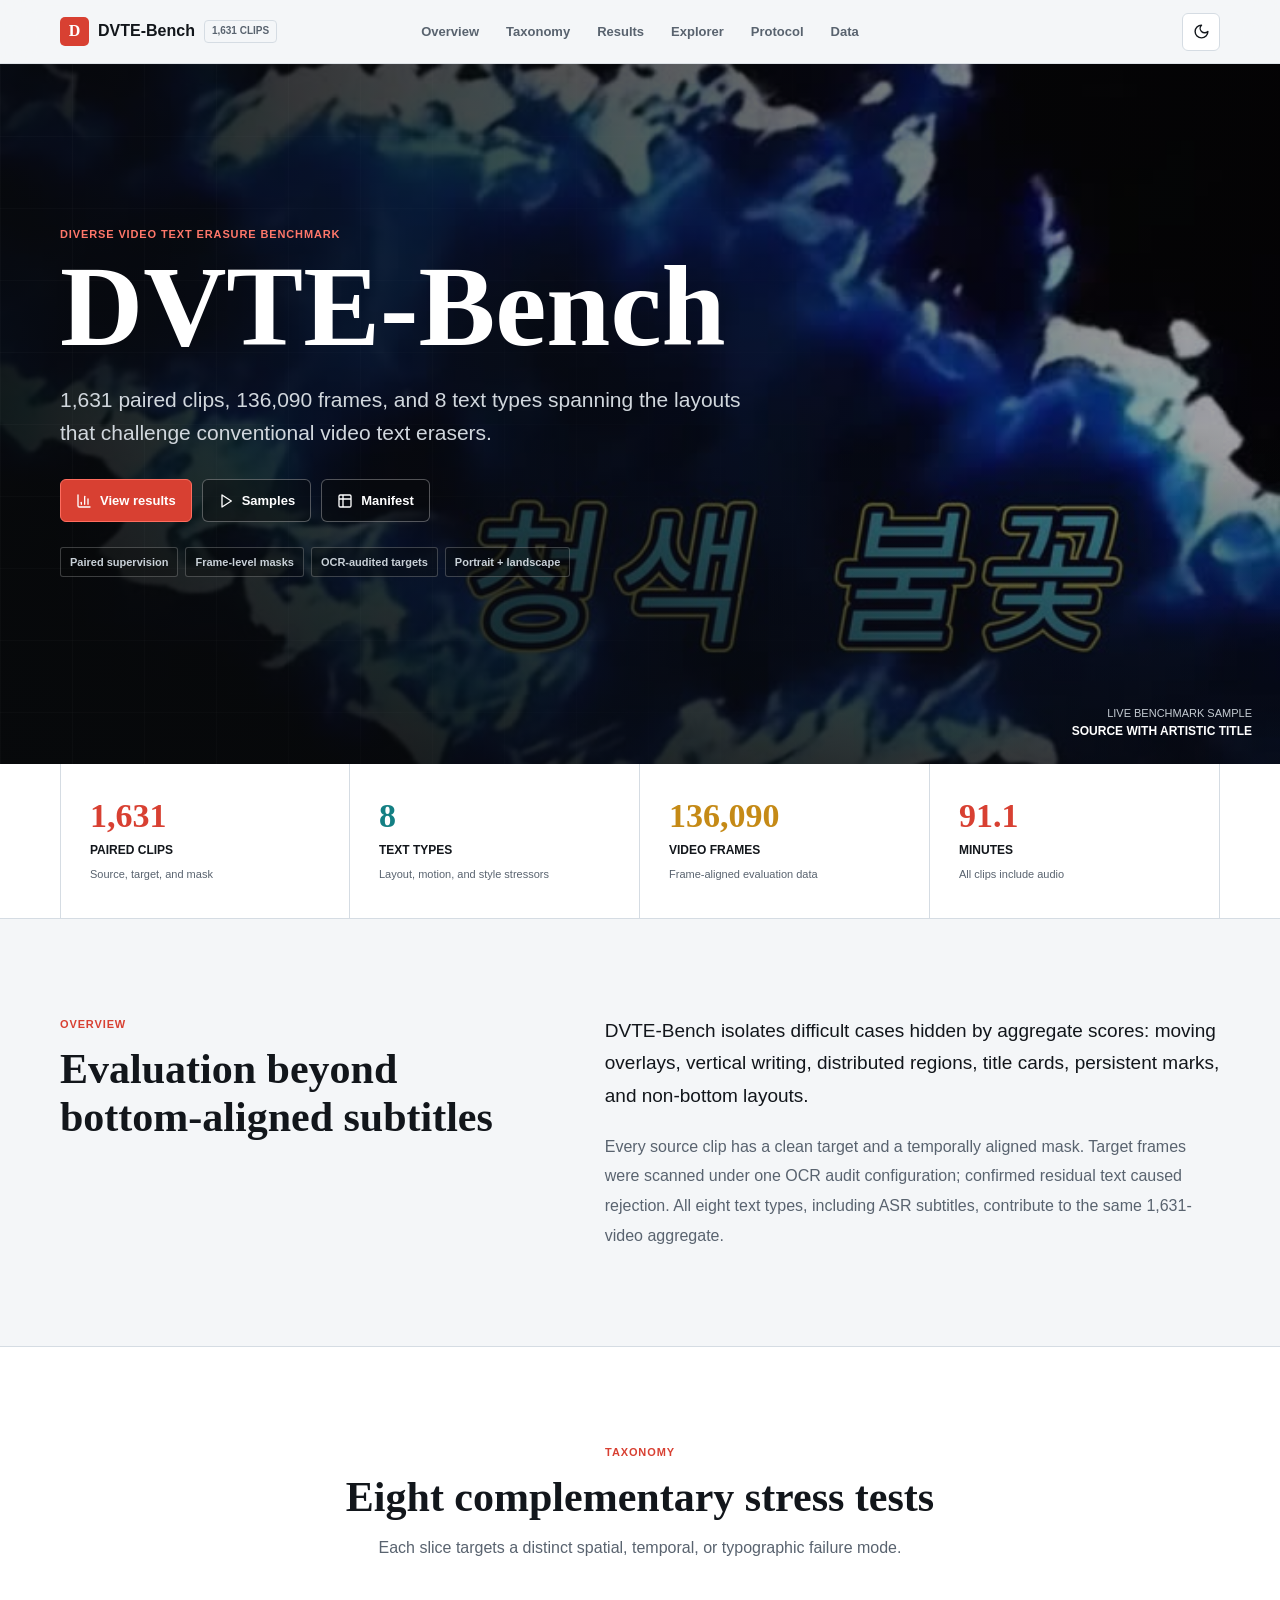
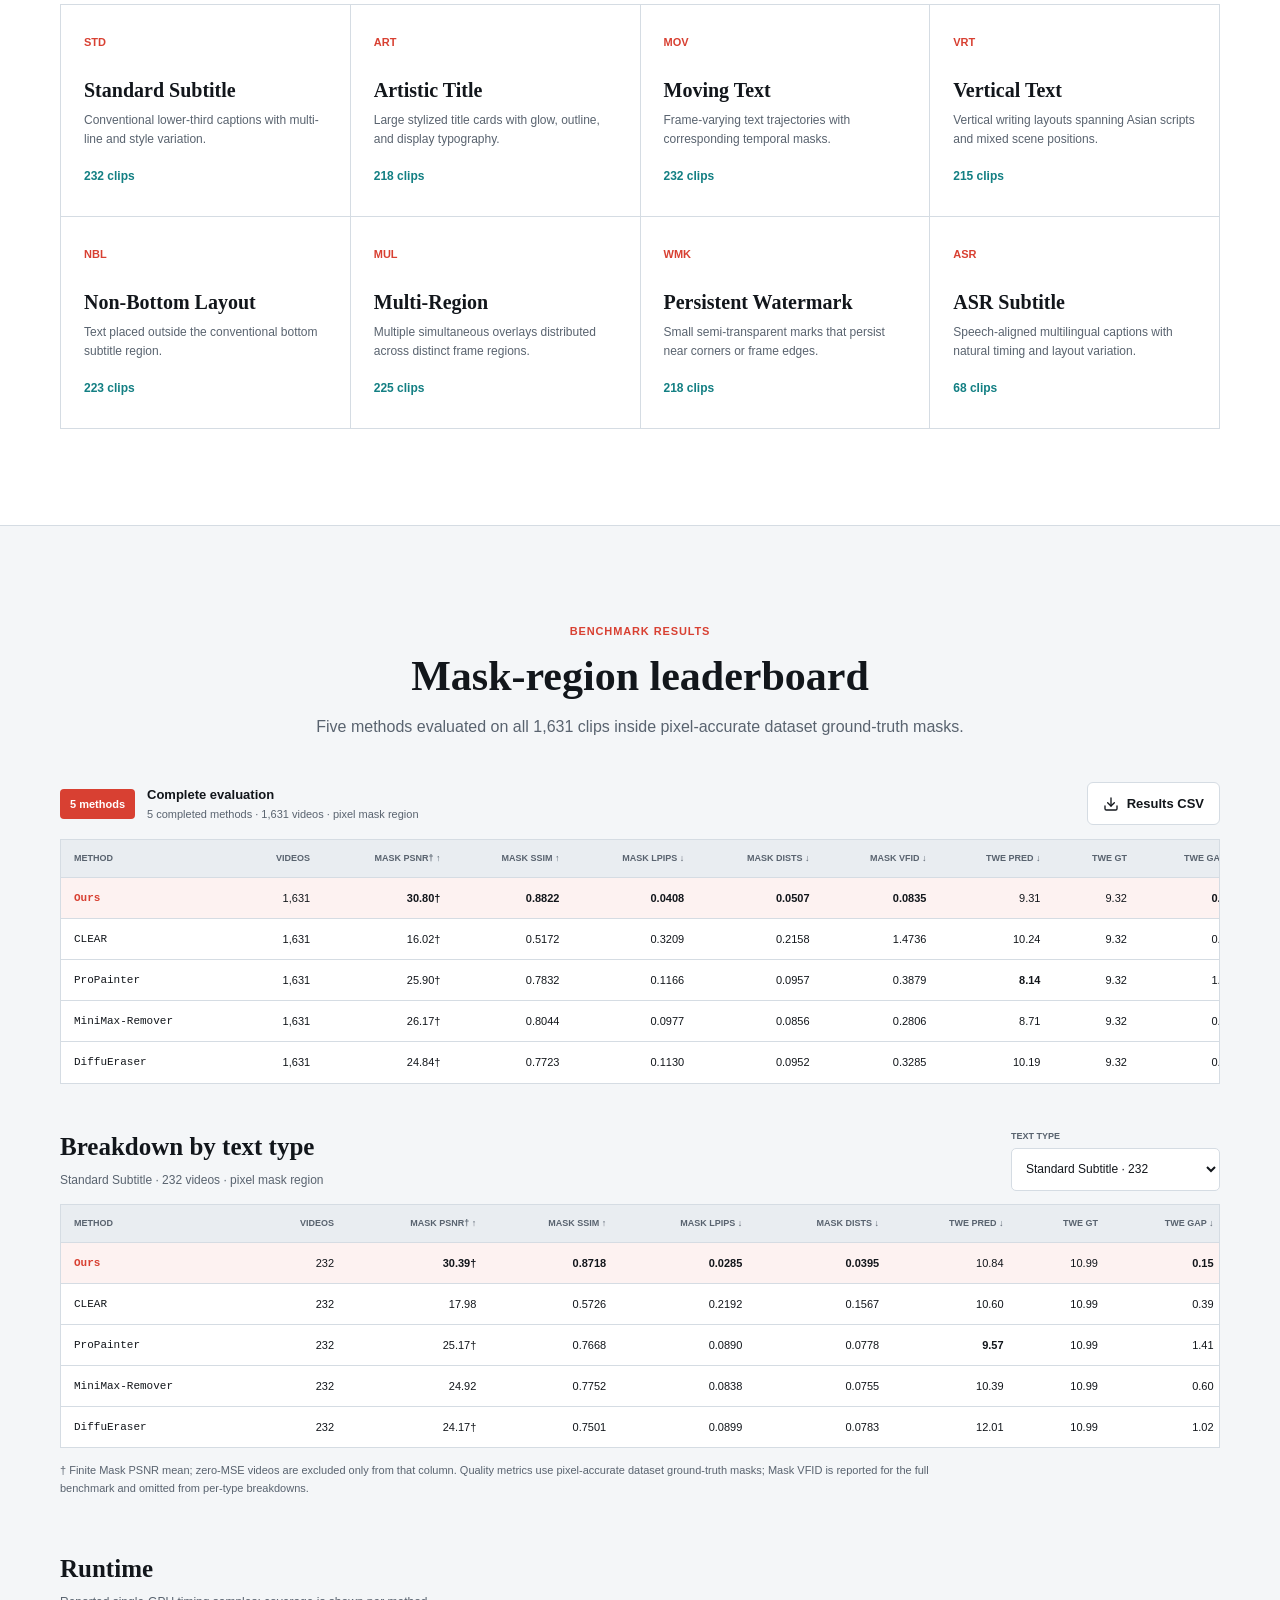
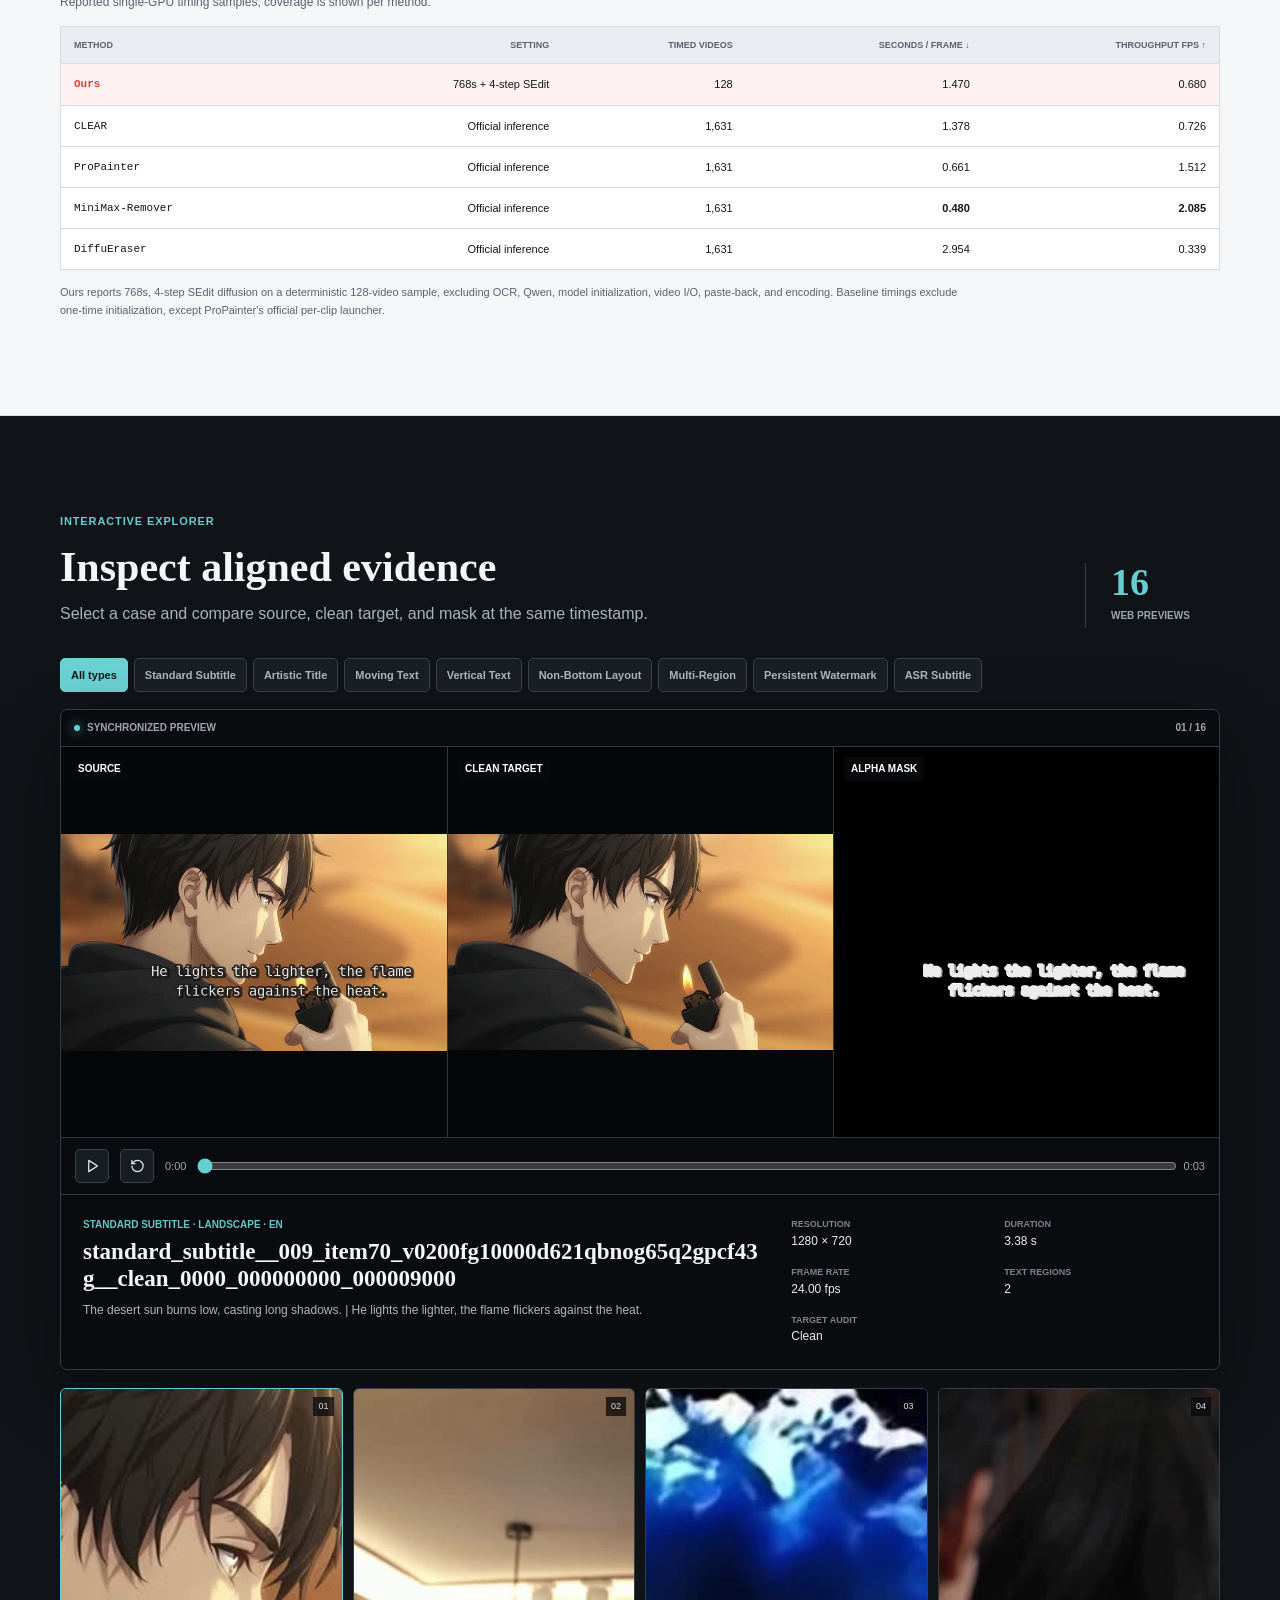
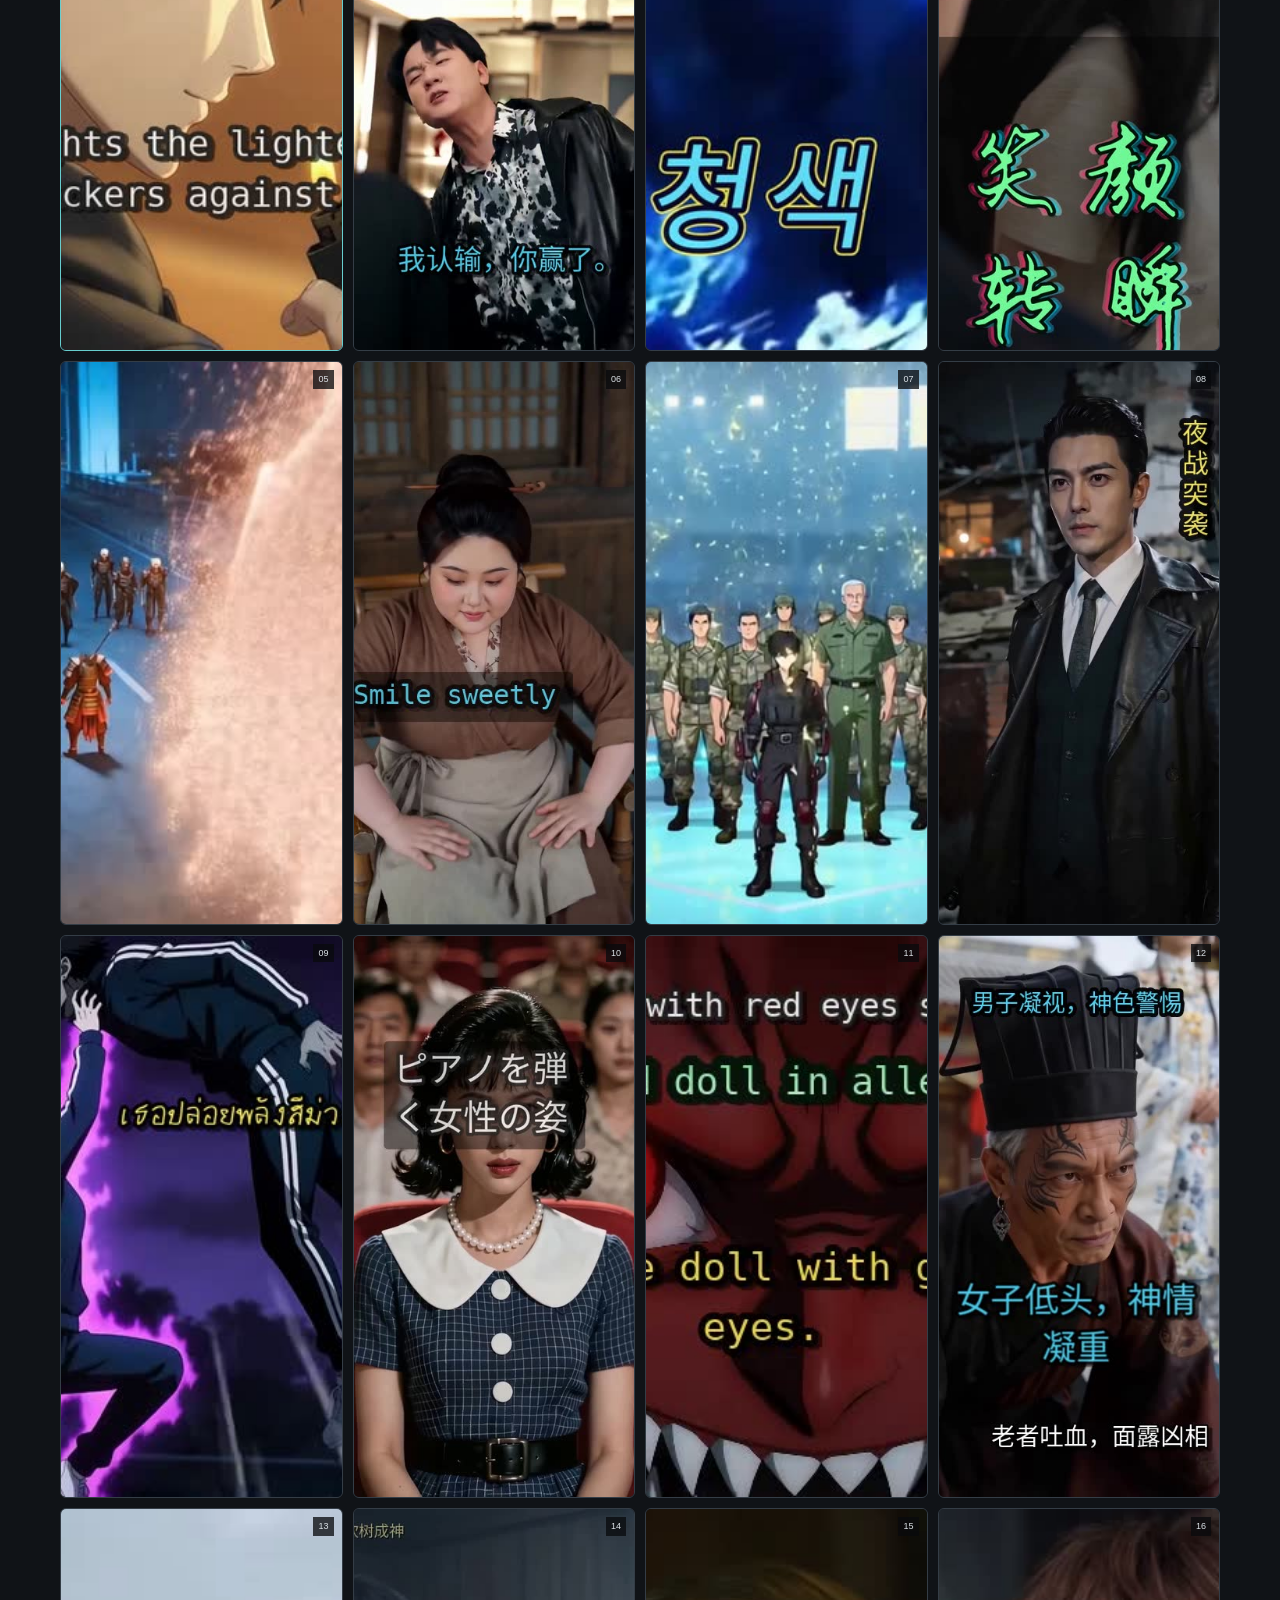
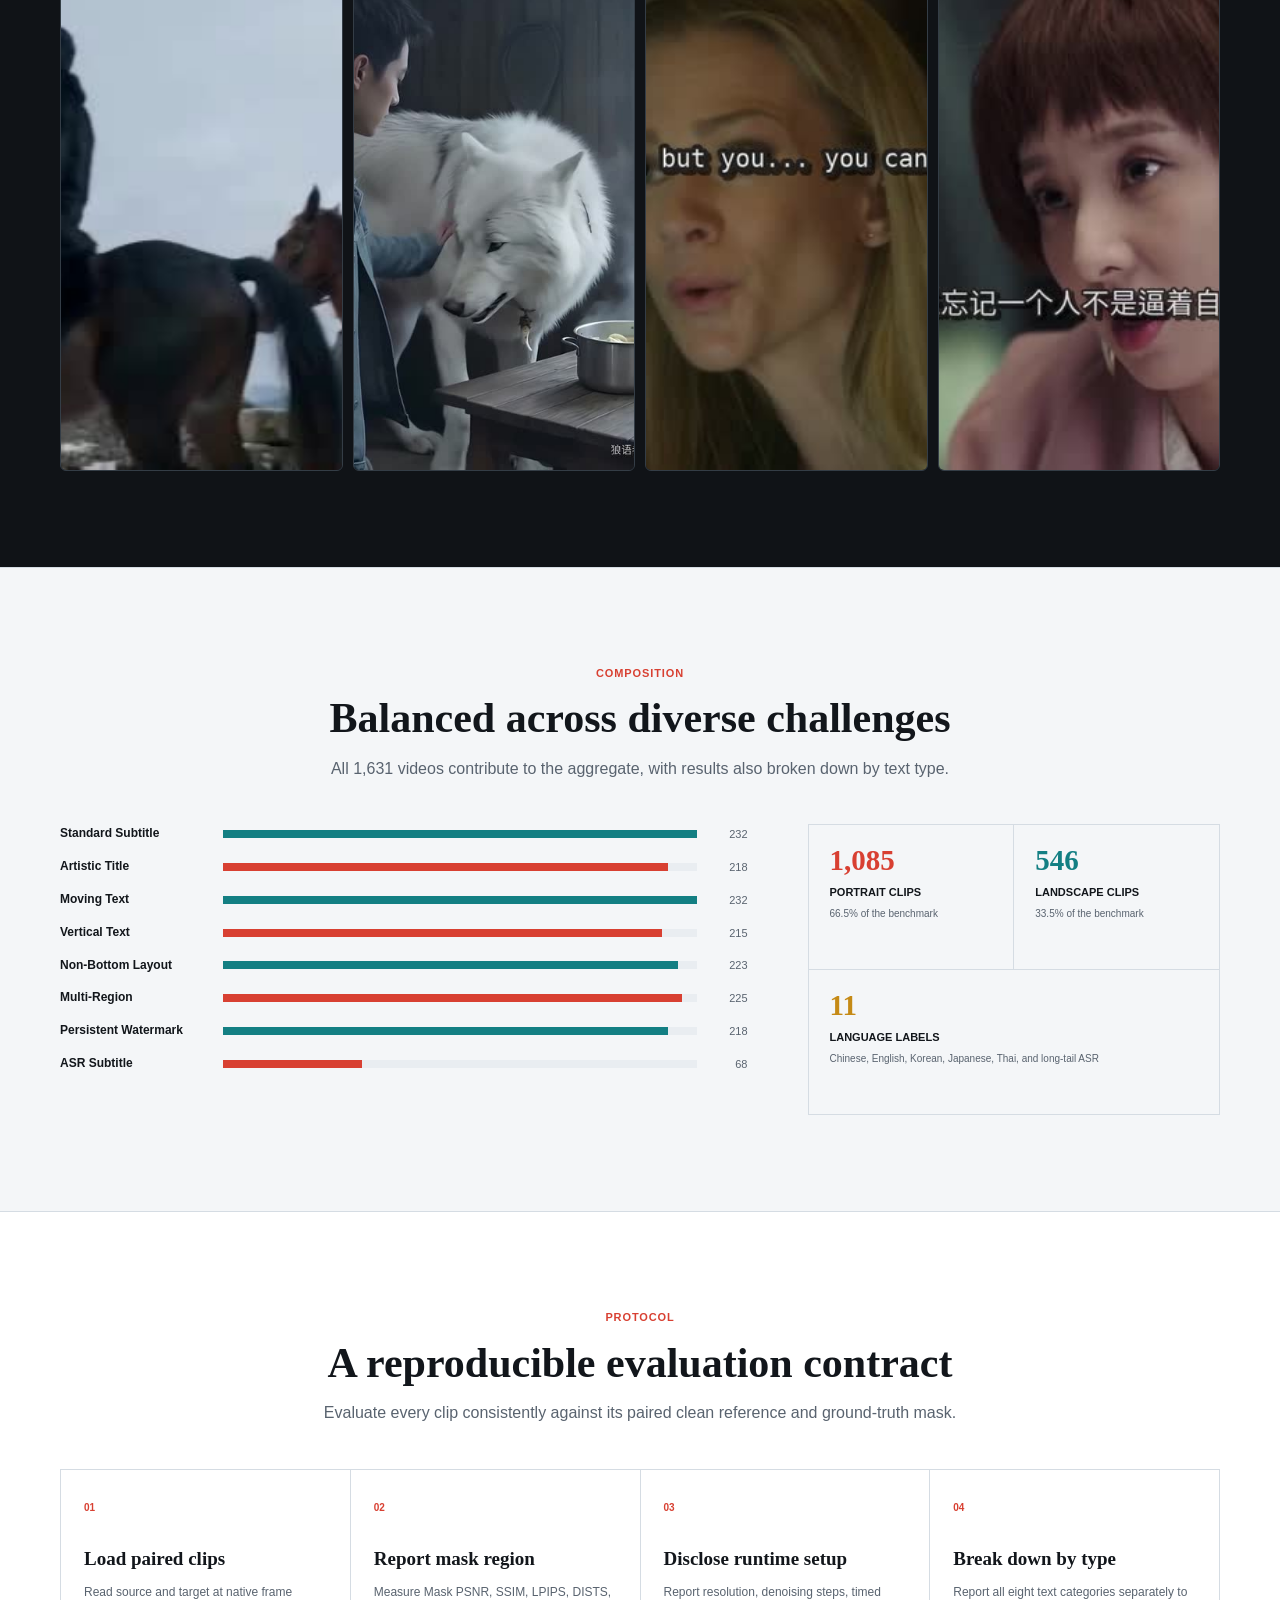
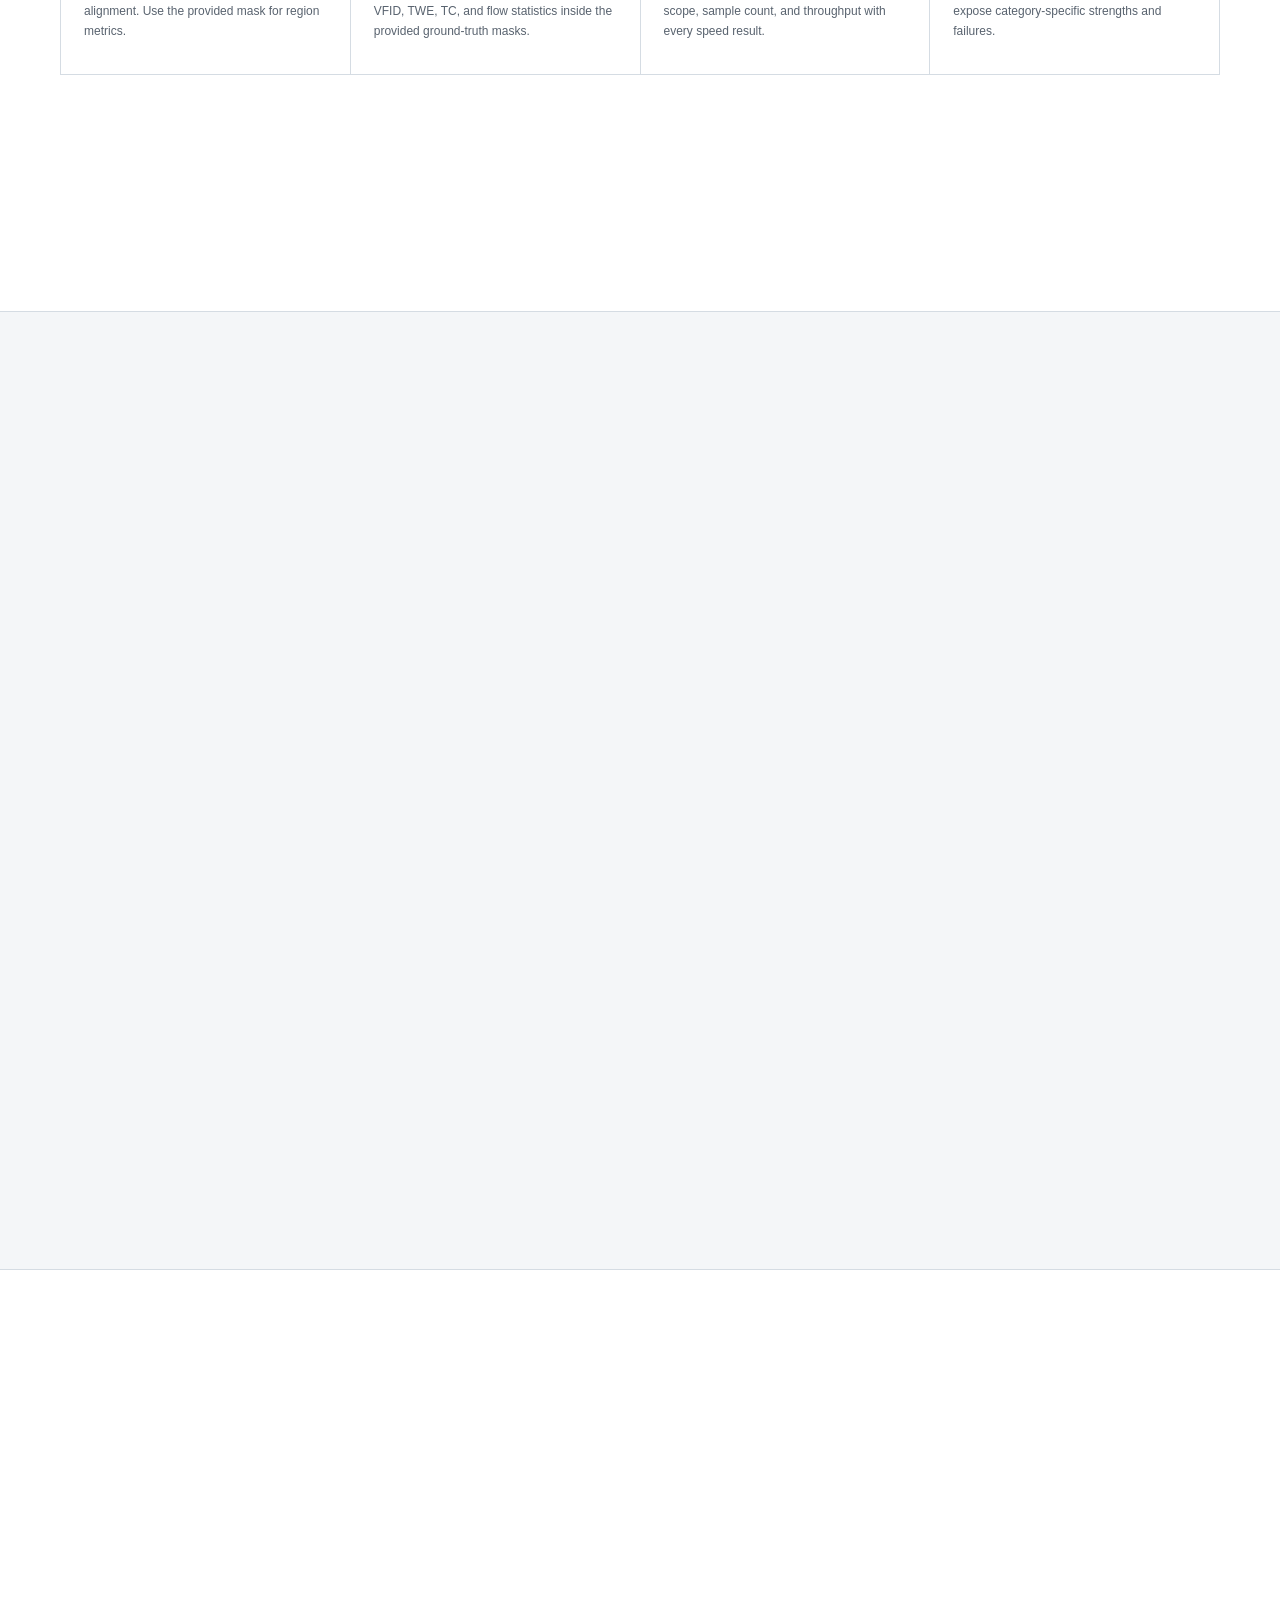
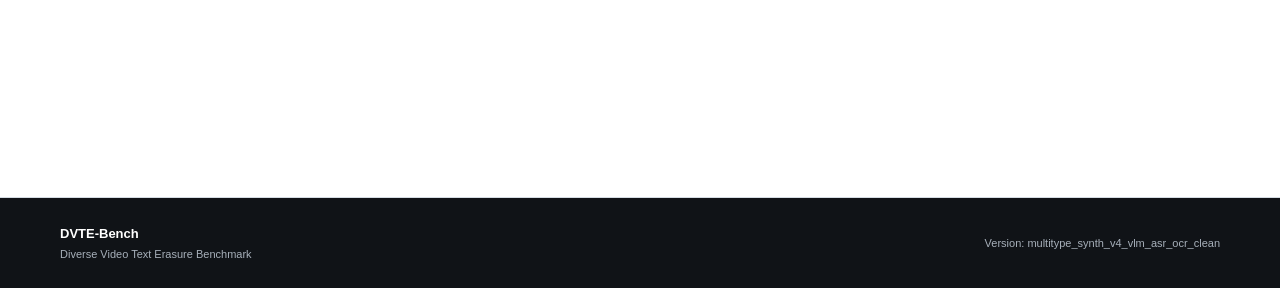
==== commit 94092193: "Update mask-local benchmark metrics" ====
--- a/index.html
+++ b/index.html
@@ -6,9 +6,9 @@
   <meta name="description" content="DVTE-Bench (Diverse Video Text Erasure Benchmark) provides 1,631 paired clips across 8 text types for video text erasure evaluation.">
   <meta name="theme-color" content="#f4f6f8">
   <title>DVTE-Bench | Diverse Video Text Erasure Benchmark</title>
-  <link rel="stylesheet" href="styles.css?v=mask-runtime">
+  <link rel="stylesheet" href="styles.css?v=mask-clear-v1">
   <script src="assets/vendor/lucide.min.js" defer></script>
-  <script src="app.js?v=mask-runtime" defer></script>
+  <script src="app.js?v=mask-clear-v1" defer></script>
 </head>
 <body>
   <a class="skip-link" href="#main">Skip to content</a>
@@ -139,14 +139,14 @@
         <div class="section-heading reveal">
           <p class="eyebrow">Benchmark Results</p>
           <h2 id="results-title">Mask-region leaderboard</h2>
-          <p>Five methods evaluated on all 1,631 clips inside the dataset ground-truth masks.</p>
+          <p>Five methods evaluated on all 1,631 clips inside pixel-accurate dataset ground-truth masks.</p>
         </div>
         <div class="results-toolbar reveal">
           <div class="method-identity">
             <span class="method-badge">5 methods</span>
             <div>
               <strong>Complete evaluation</strong>
-              <span data-result-configuration>5 completed methods · 1,631 videos · mask region</span>
+              <span data-result-configuration>5 completed methods · 1,631 videos · pixel mask region</span>
             </div>
           </div>
           <div class="results-actions">
@@ -166,7 +166,7 @@
         <div class="results-subhead reveal">
           <div>
             <h3>Breakdown by text type</h3>
-            <p data-breakdown-description>Standard Subtitle · 232 videos · mask region</p>
+            <p data-breakdown-description>Standard Subtitle · 232 videos · pixel mask region</p>
           </div>
           <label class="result-select">
             <span>Text type</span>
@@ -183,7 +183,8 @@
         </div>
         <p class="results-note reveal" data-results-note>
           † Finite Mask PSNR mean; zero-MSE videos are excluded only from that column.
-          All displayed quality metrics use dataset ground-truth masks.
+          Quality metrics use pixel-accurate dataset ground-truth masks; Mask VFID is
+          reported for the full benchmark and omitted from per-type breakdowns.
         </p>
         <div class="results-subhead speed-results-head reveal">
           <div>
@@ -326,7 +327,7 @@
           <article>
             <span>02</span>
             <h3>Report mask region</h3>
-            <p>Measure Mask PSNR, MAE, MSE, and Crop-SSIM inside the provided ground-truth masks.</p>
+            <p>Measure Mask PSNR, SSIM, LPIPS, DISTS, VFID, TWE, TC, and flow statistics inside the provided ground-truth masks.</p>
           </article>
           <article>
             <span>03</span>
--- a/styles.css
+++ b/styles.css
@@ -324,7 +324,7 @@
   font-size: 12px;
 }
 .results-table { margin-top: 0; }
-.results-table table { min-width: 850px; }
+.results-table table { min-width: 1500px; }
 .results-table th:not(:first-child),
 .results-table td:not(:first-child) { text-align: right; }
 .results-table td { font-variant-numeric: tabular-nums; }
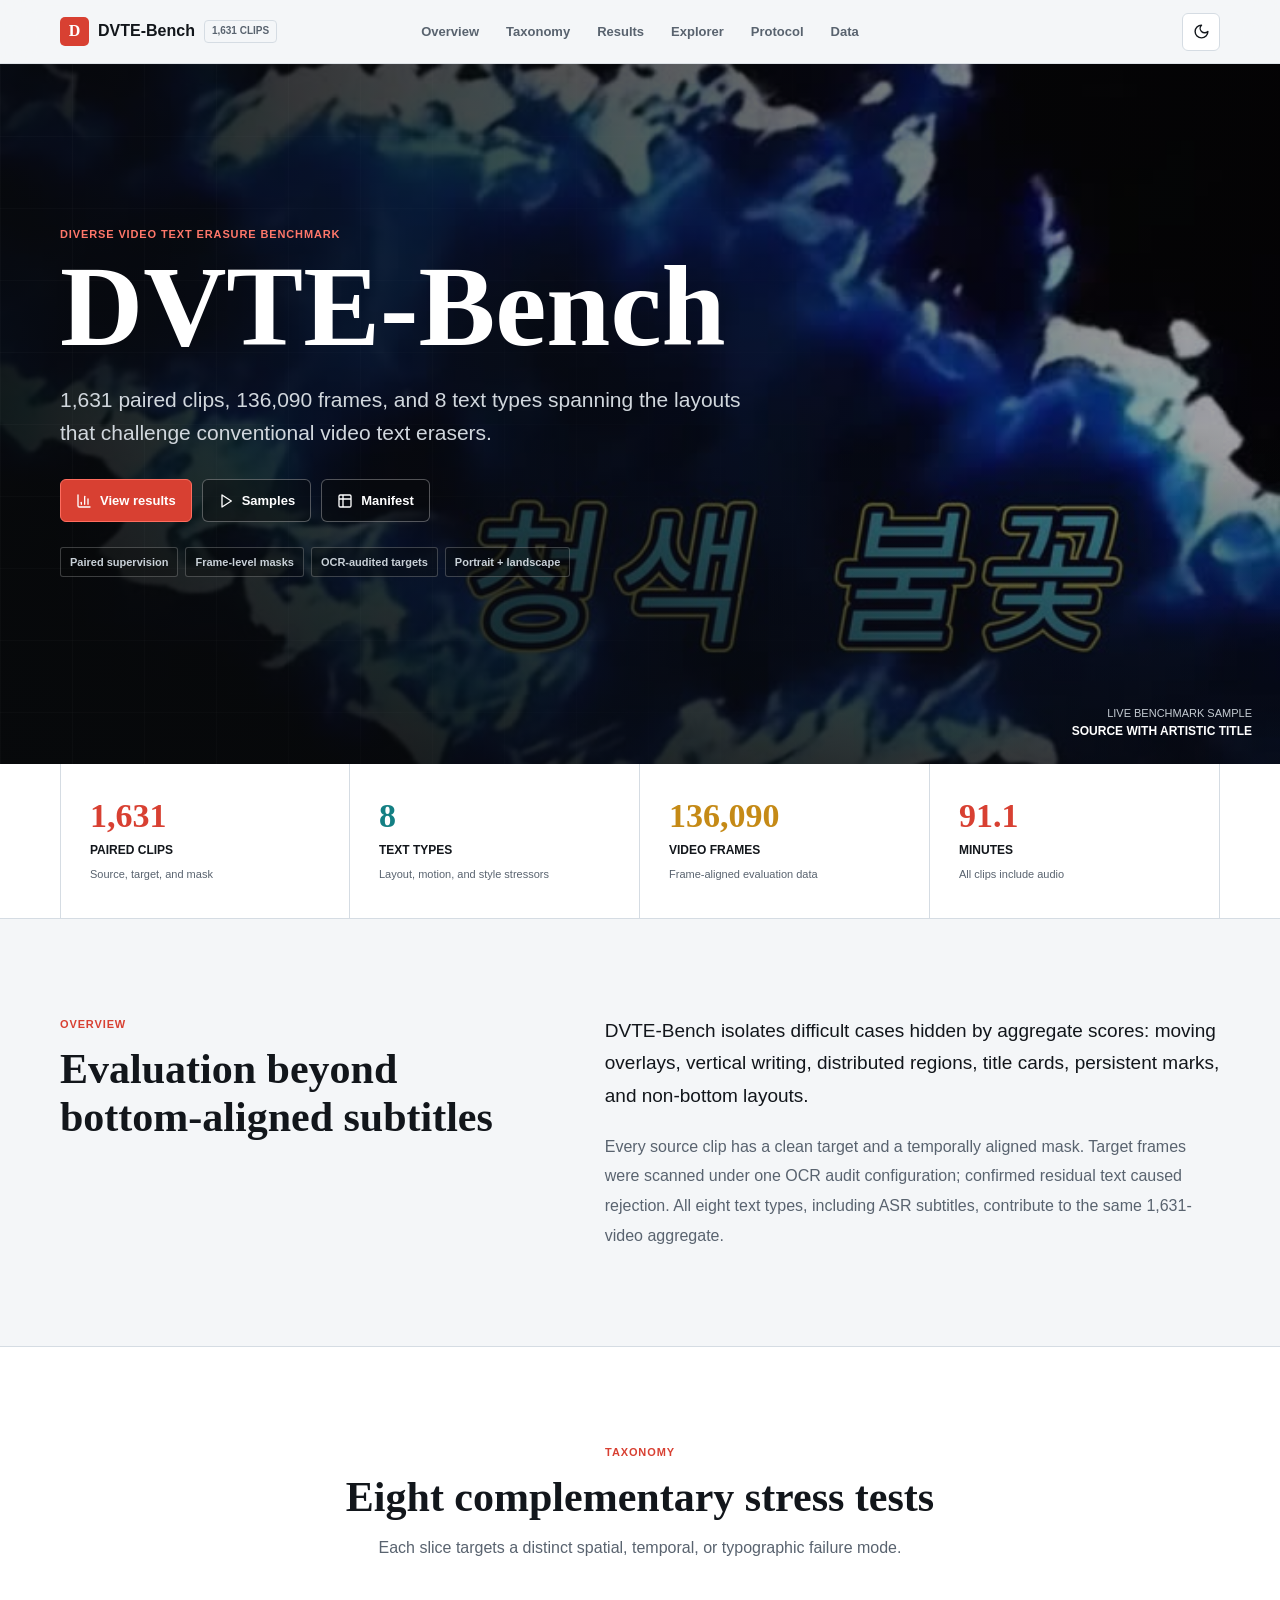
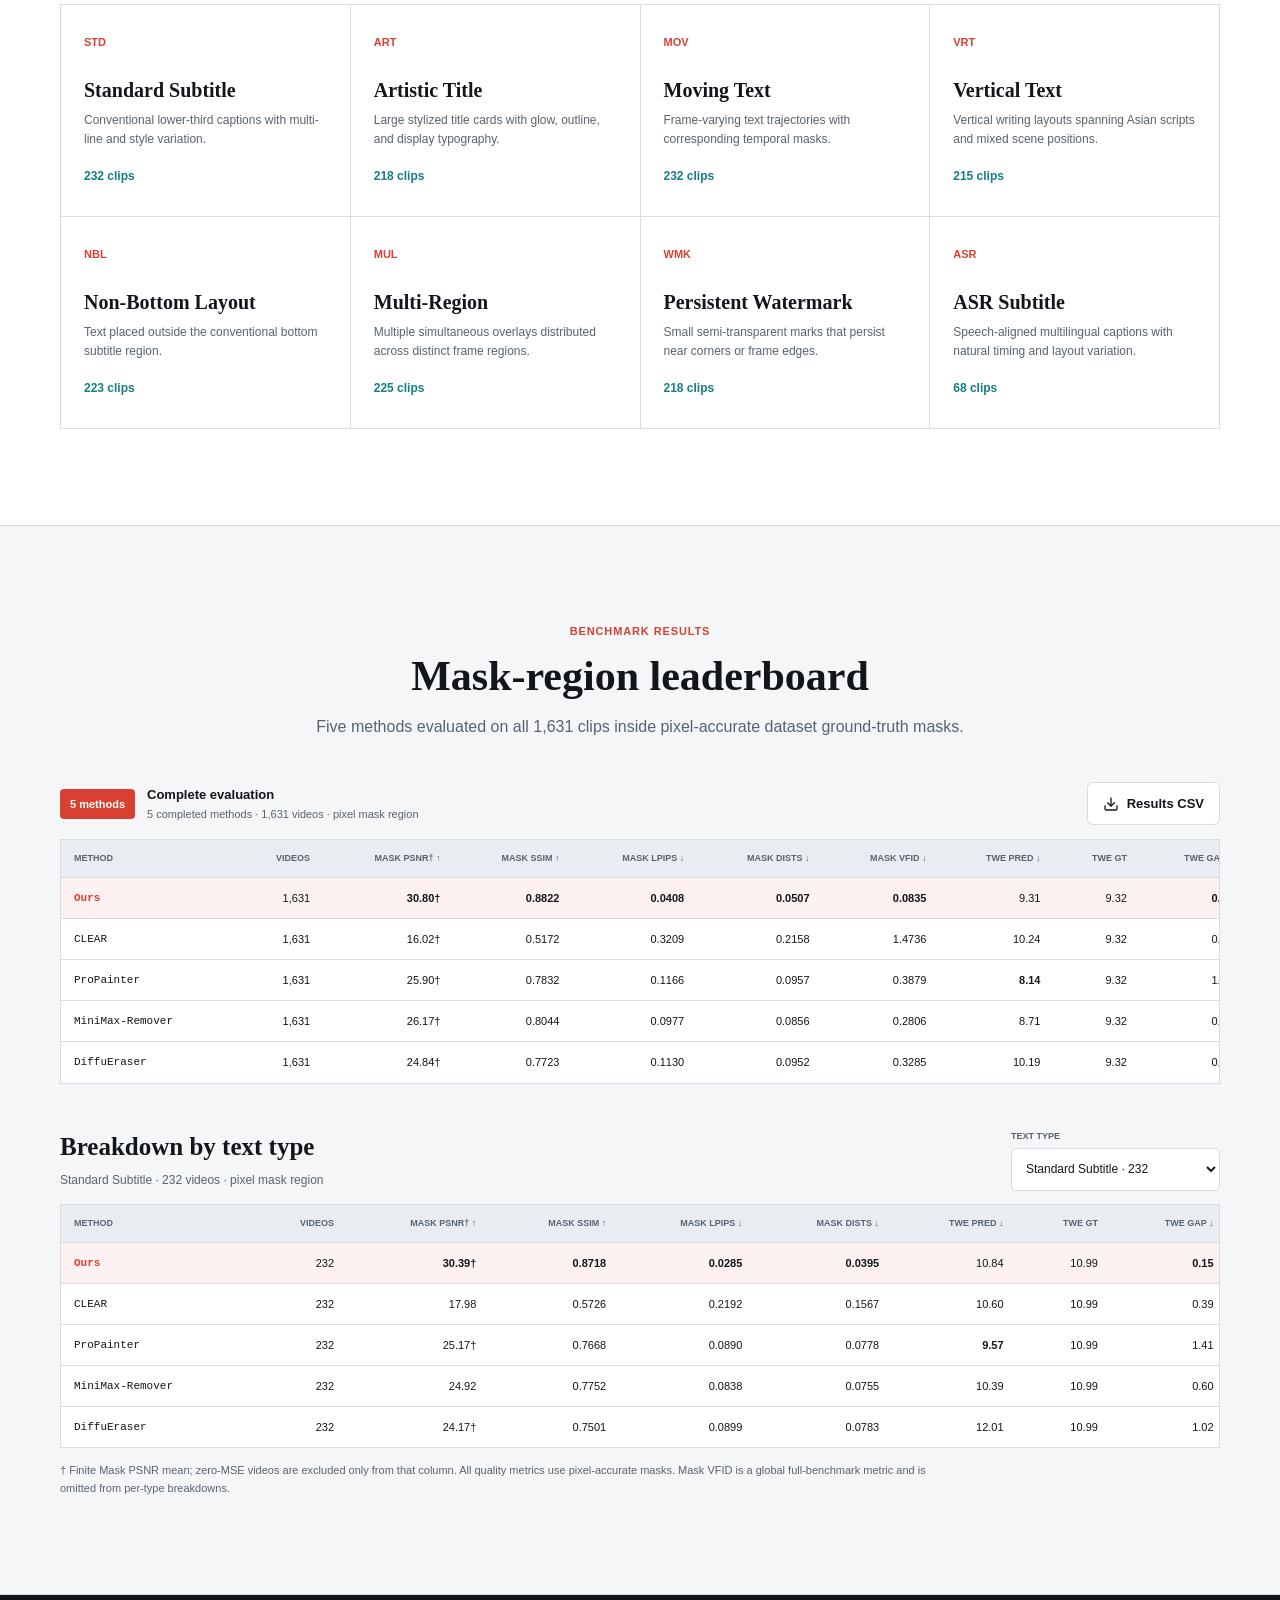
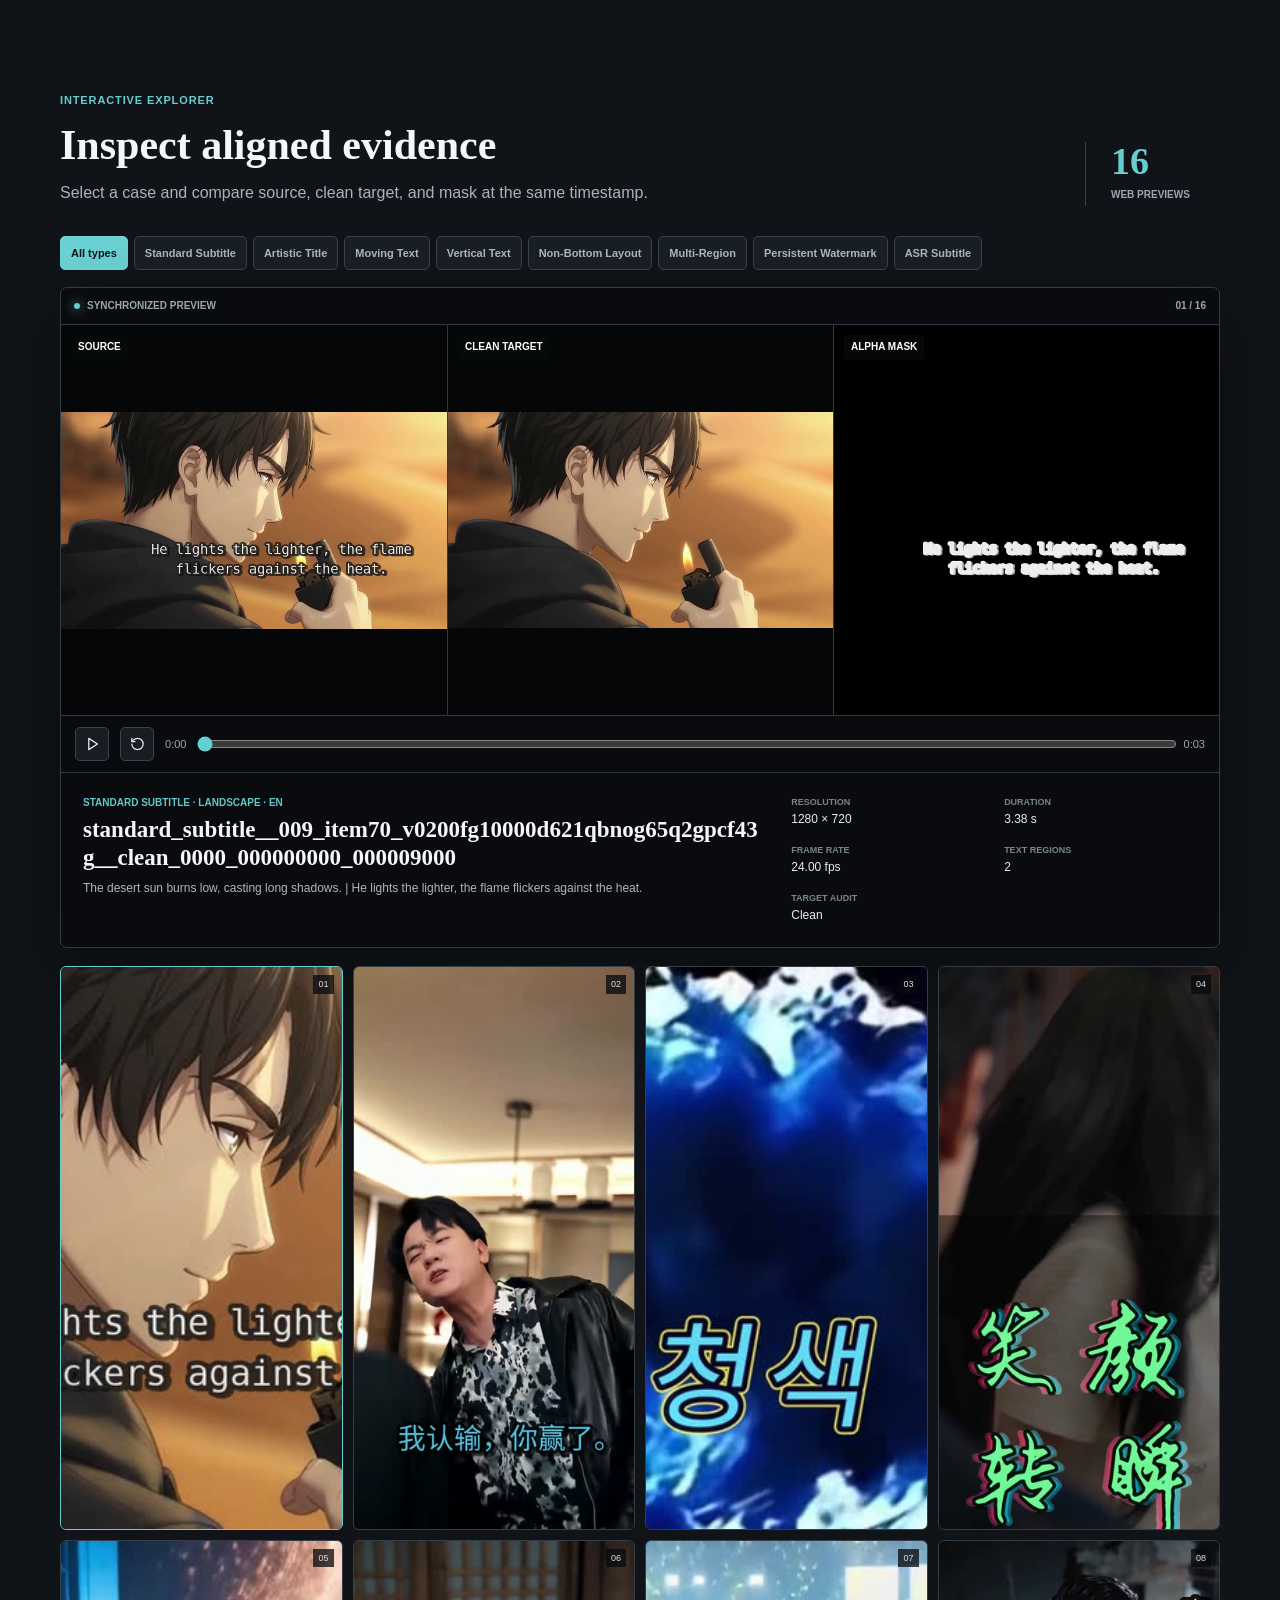
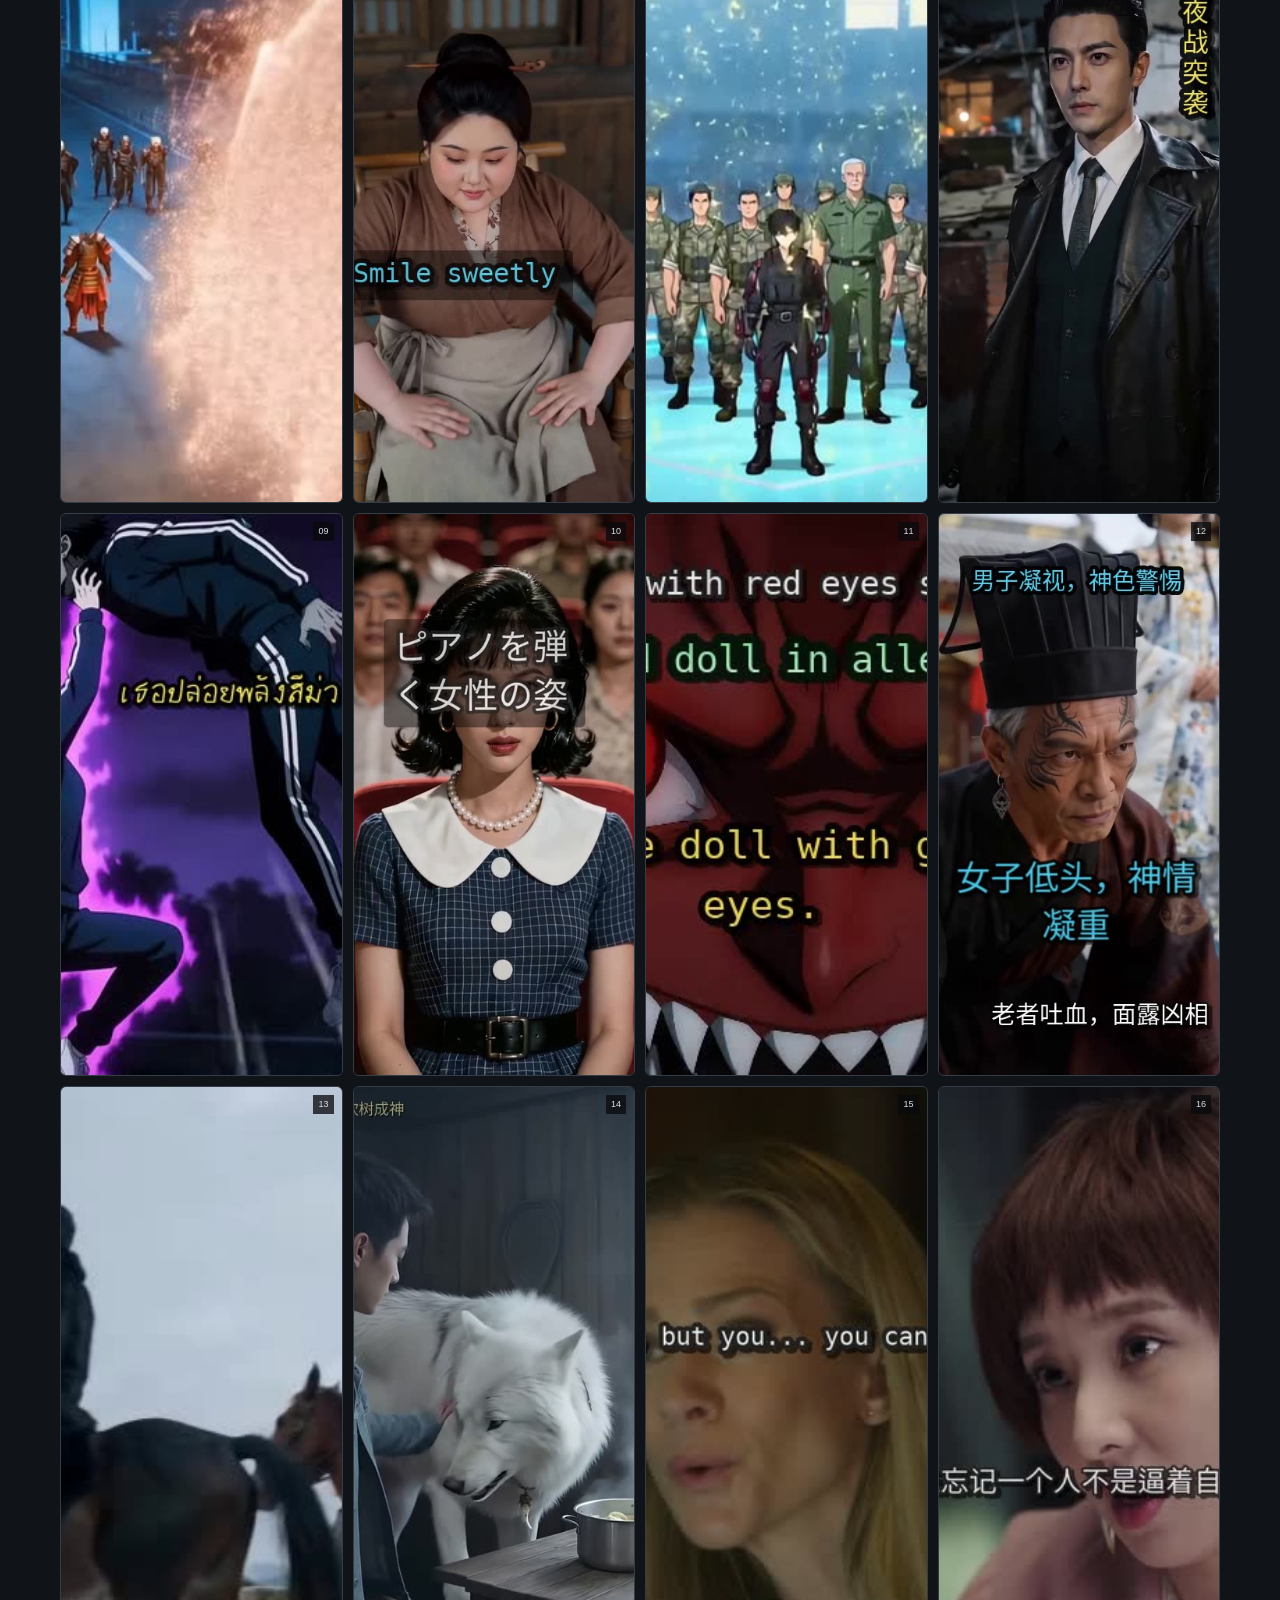
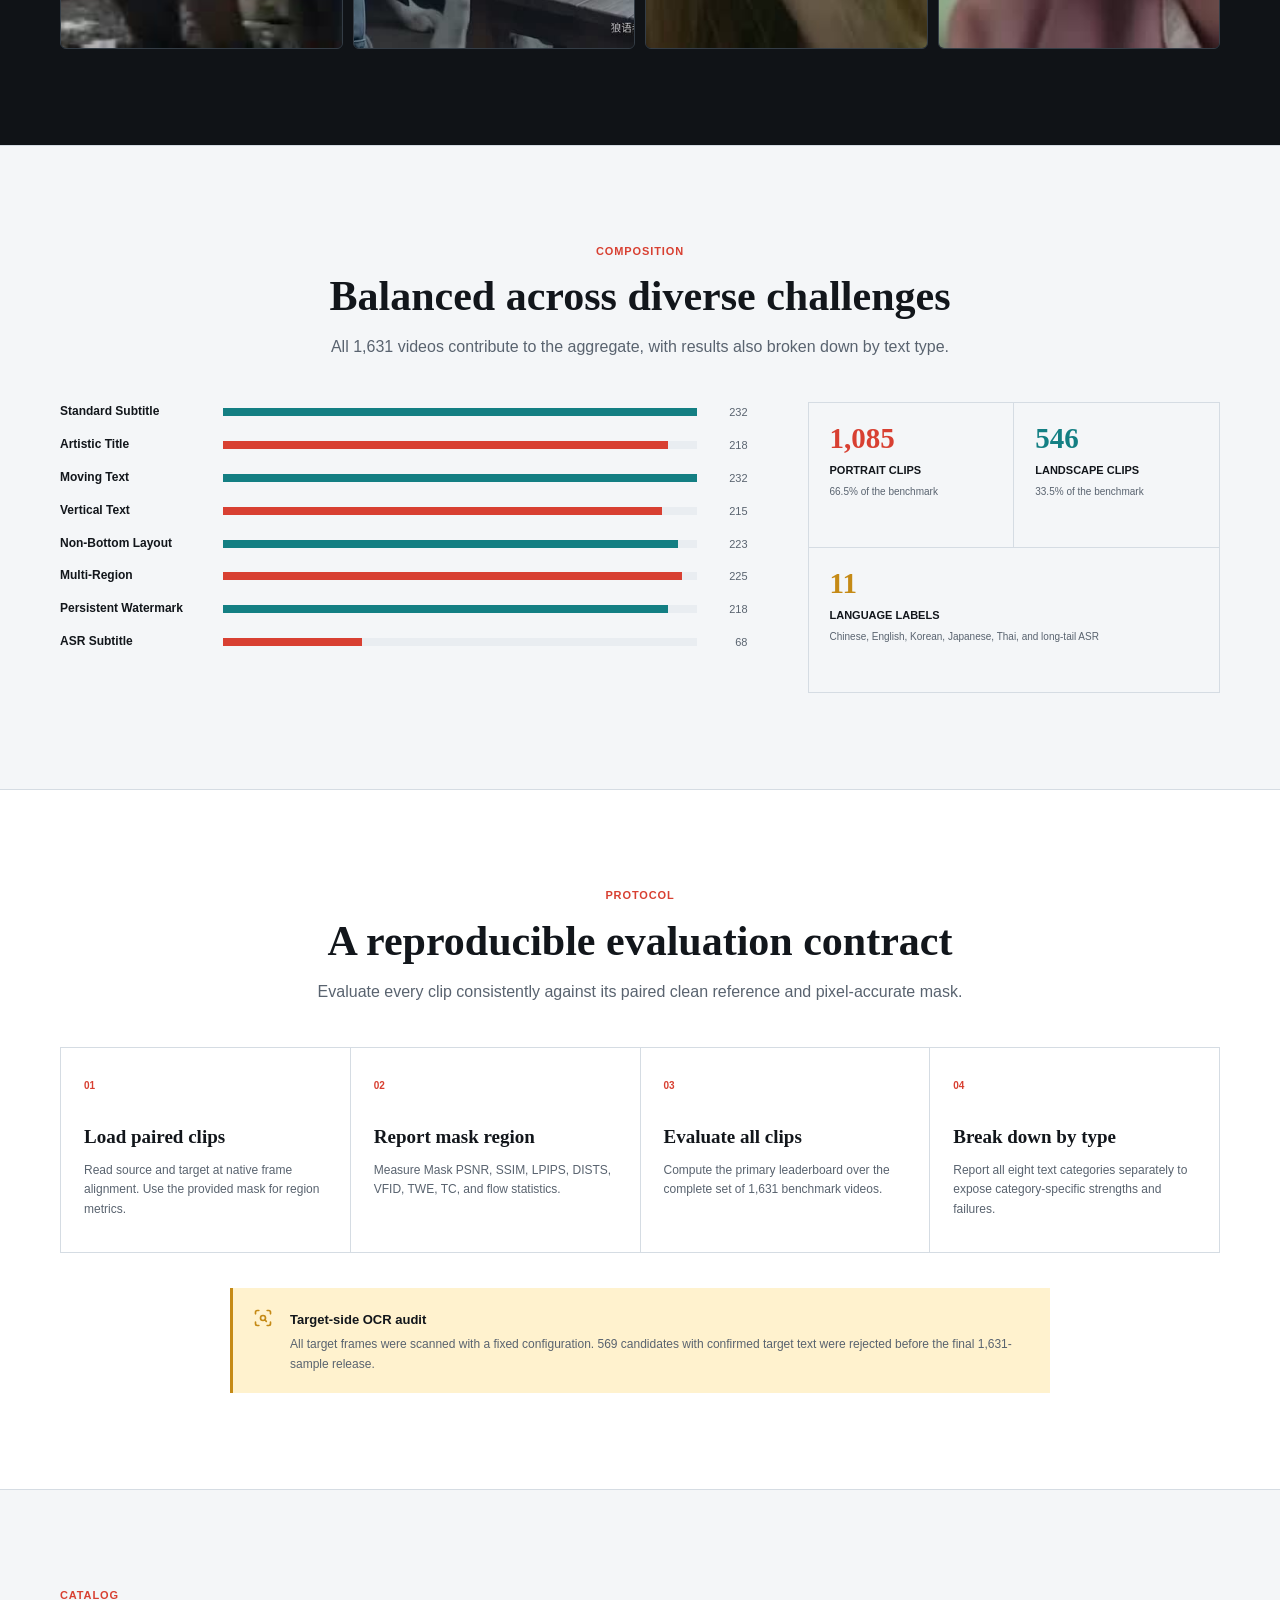
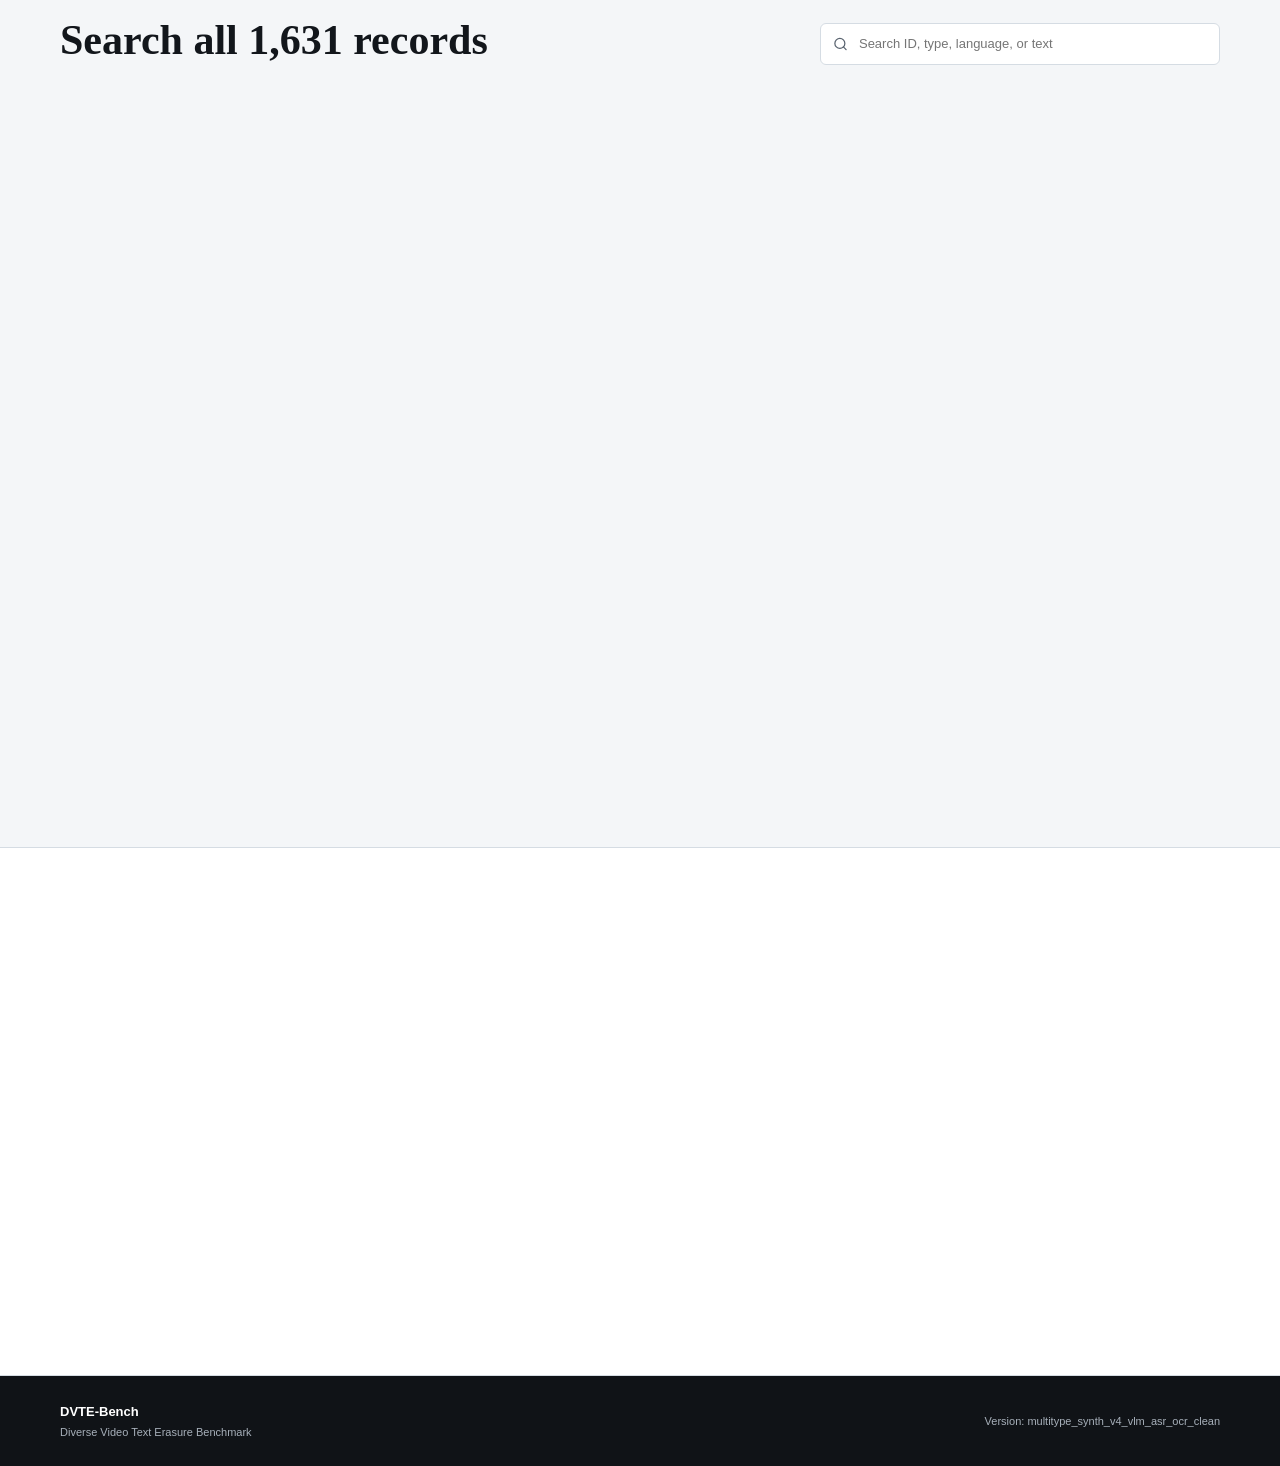
==== commit fc676d1e: "Keep full mask metrics on unified leaderboard" ====
--- a/index.html
+++ b/index.html
@@ -6,9 +6,9 @@
   <meta name="description" content="DVTE-Bench (Diverse Video Text Erasure Benchmark) provides 1,631 paired clips across 8 text types for video text erasure evaluation.">
   <meta name="theme-color" content="#f4f6f8">
   <title>DVTE-Bench | Diverse Video Text Erasure Benchmark</title>
-  <link rel="stylesheet" href="styles.css?v=mask-clear-v1">
+  <link rel="stylesheet" href="styles.css?v=mask-metrics-v2">
   <script src="assets/vendor/lucide.min.js" defer></script>
-  <script src="app.js?v=mask-clear-v1" defer></script>
+  <script src="app.js?v=mask-metrics-v2" defer></script>
 </head>
 <body>
   <a class="skip-link" href="#main">Skip to content</a>
@@ -183,34 +183,8 @@
         </div>
         <p class="results-note reveal" data-results-note>
           † Finite Mask PSNR mean; zero-MSE videos are excluded only from that column.
-          Quality metrics use pixel-accurate dataset ground-truth masks; Mask VFID is
-          reported for the full benchmark and omitted from per-type breakdowns.
-        </p>
-        <div class="results-subhead speed-results-head reveal">
-          <div>
-            <h3>Runtime</h3>
-            <p>Reported single-GPU timing samples; coverage is shown per method.</p>
-          </div>
-        </div>
-        <div class="table-wrap results-table speed-results reveal">
-          <table>
-            <thead>
-              <tr>
-                <th>Method</th>
-                <th>Setting</th>
-                <th>Timed videos</th>
-                <th>Seconds / frame ↓</th>
-                <th>Throughput FPS ↑</th>
-              </tr>
-            </thead>
-            <tbody data-results-speed></tbody>
-          </table>
-        </div>
-        <p class="results-note reveal">
-          Ours reports 768s, 4-step SEdit diffusion on a deterministic 128-video sample,
-          excluding OCR, Qwen, model initialization, video I/O, paste-back, and encoding.
-          Baseline timings exclude one-time initialization, except ProPainter's official
-          per-clip launcher.
+          All quality metrics use pixel-accurate masks. Mask VFID is a global
+          full-benchmark metric and is omitted from per-type breakdowns.
         </p>
       </div>
     </section>
@@ -316,7 +290,7 @@
         <div class="section-heading reveal">
           <p class="eyebrow">Protocol</p>
           <h2 id="protocol-title">A reproducible evaluation contract</h2>
-          <p>Evaluate every clip consistently against its paired clean reference and ground-truth mask.</p>
+          <p>Evaluate every clip consistently against its paired clean reference and pixel-accurate mask.</p>
         </div>
         <div class="protocol-grid reveal">
           <article>
@@ -327,12 +301,12 @@
           <article>
             <span>02</span>
             <h3>Report mask region</h3>
-            <p>Measure Mask PSNR, SSIM, LPIPS, DISTS, VFID, TWE, TC, and flow statistics inside the provided ground-truth masks.</p>
+            <p>Measure Mask PSNR, SSIM, LPIPS, DISTS, VFID, TWE, TC, and flow statistics.</p>
           </article>
           <article>
             <span>03</span>
-            <h3>Disclose runtime setup</h3>
-            <p>Report resolution, denoising steps, timed scope, sample count, and throughput with every speed result.</p>
+            <h3>Evaluate all clips</h3>
+            <p>Compute the primary leaderboard over the complete set of 1,631 benchmark videos.</p>
           </article>
           <article>
             <span>04</span>
--- a/styles.css
+++ b/styles.css
@@ -341,8 +341,6 @@
 }
 .results-subhead h3 { font-family: var(--serif); font-size: 25px; font-weight: 600; }
 .results-subhead p { margin-top: 4px; color: var(--muted); font-size: 12px; }
-.speed-results-head { margin-top: 50px; }
-.speed-results table { min-width: 760px; }
 .results-note { max-width: 900px; margin-top: 13px; color: var(--muted); font-size: 11px; }
 .explorer-section { color: #f4f6f8; background: #101317; }
 .explorer-section .eyebrow { color: #67cdce; }
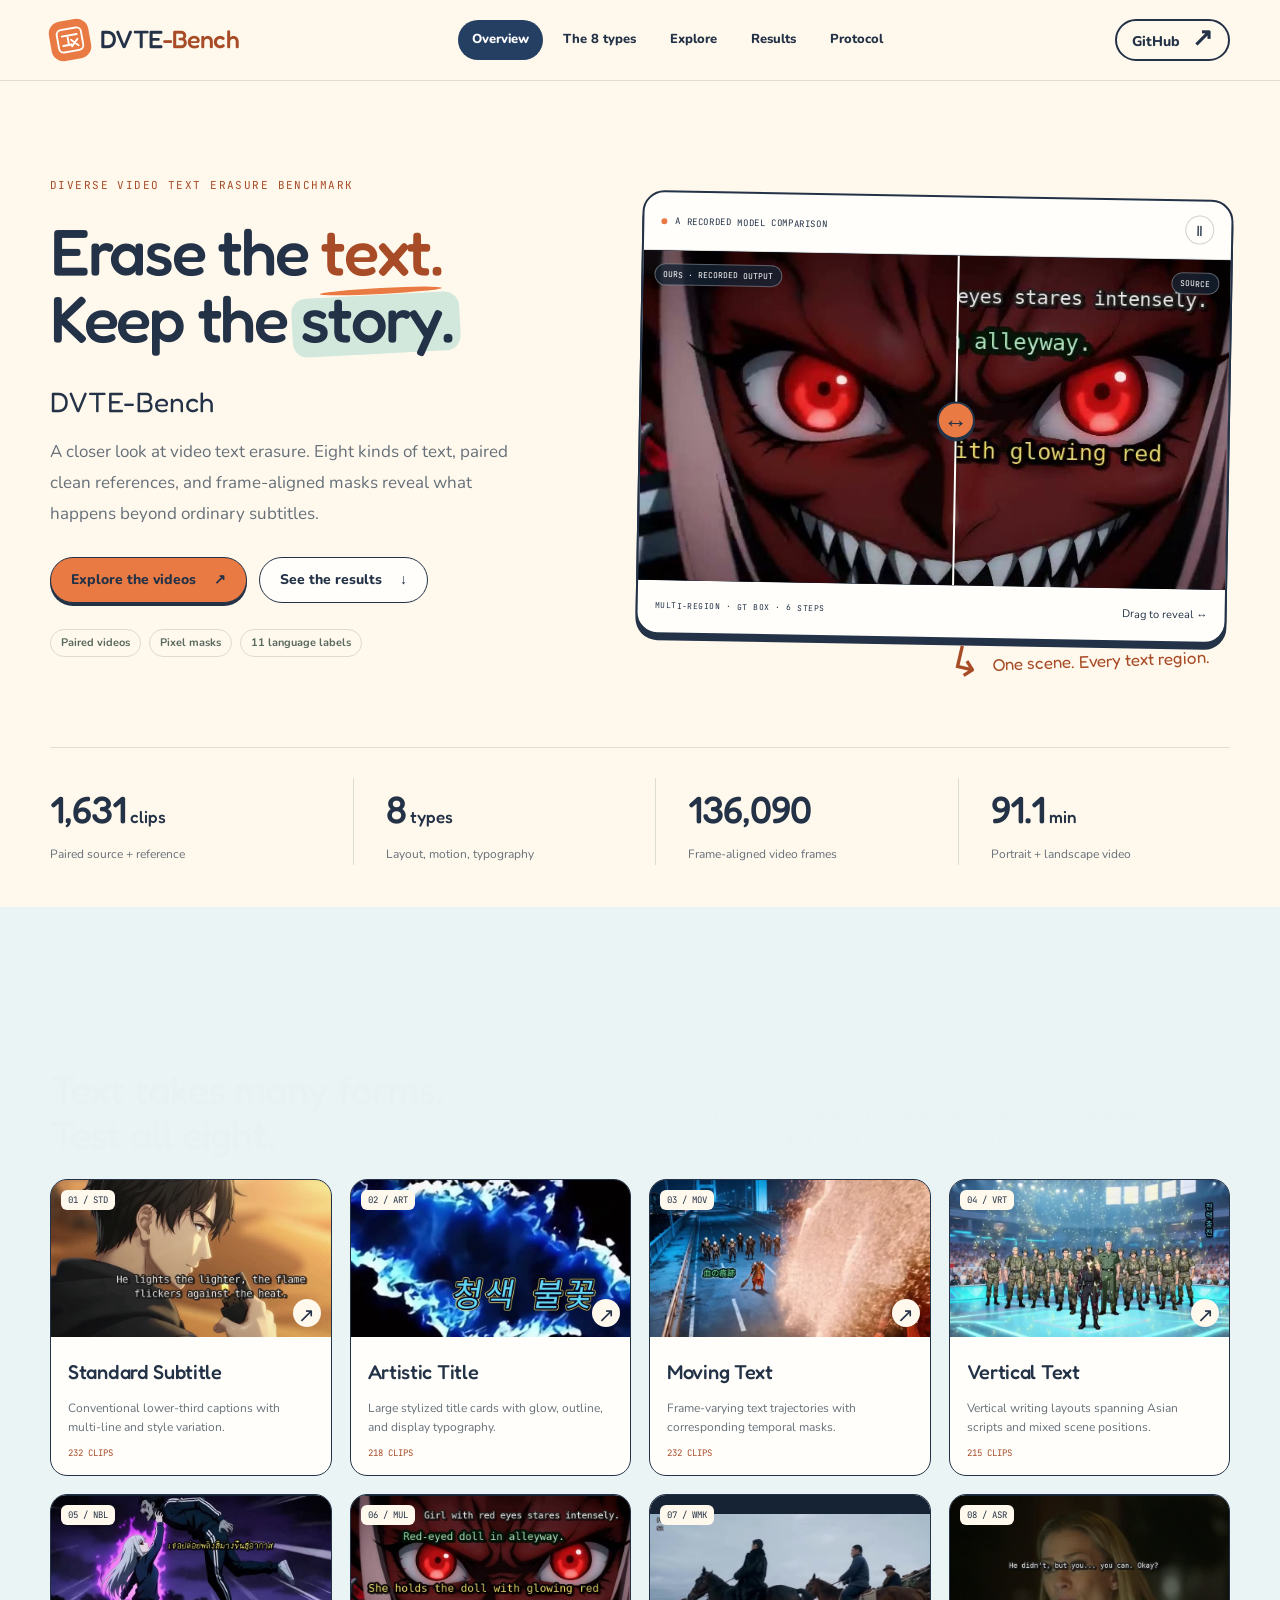
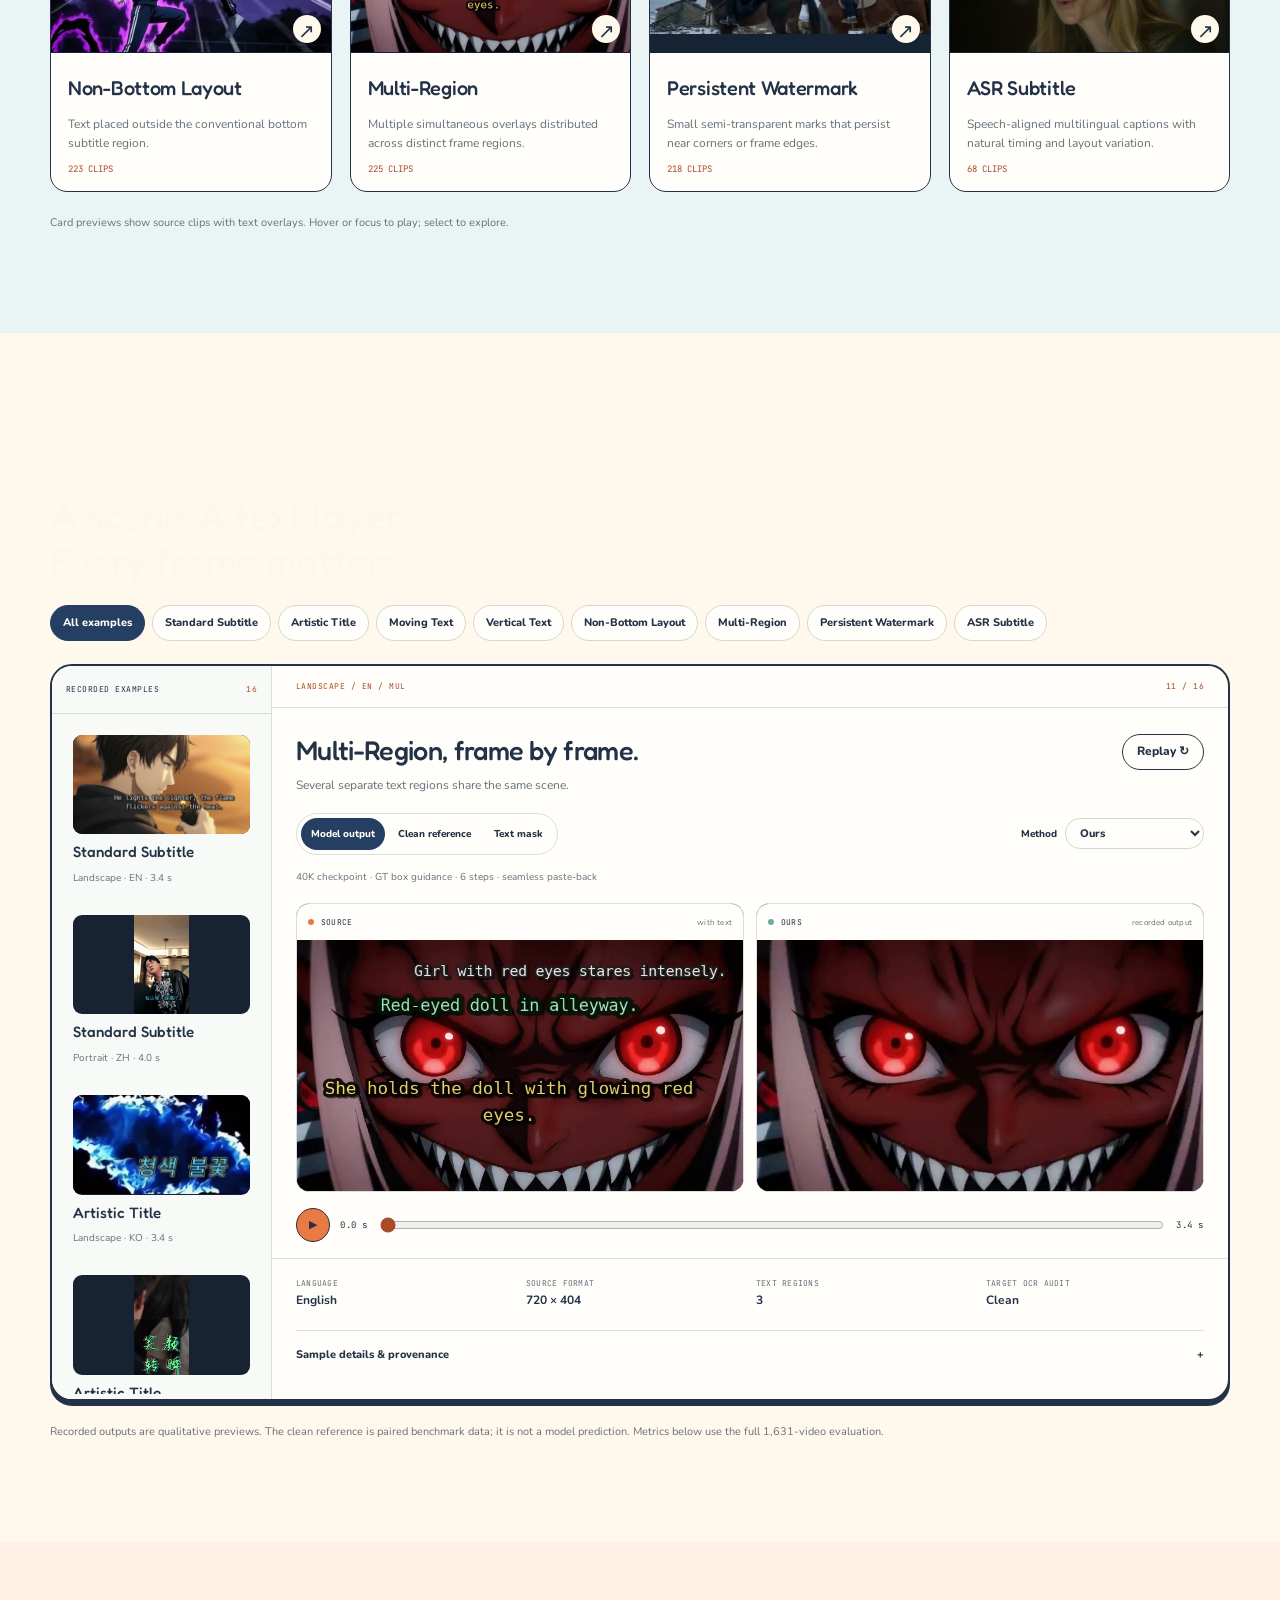
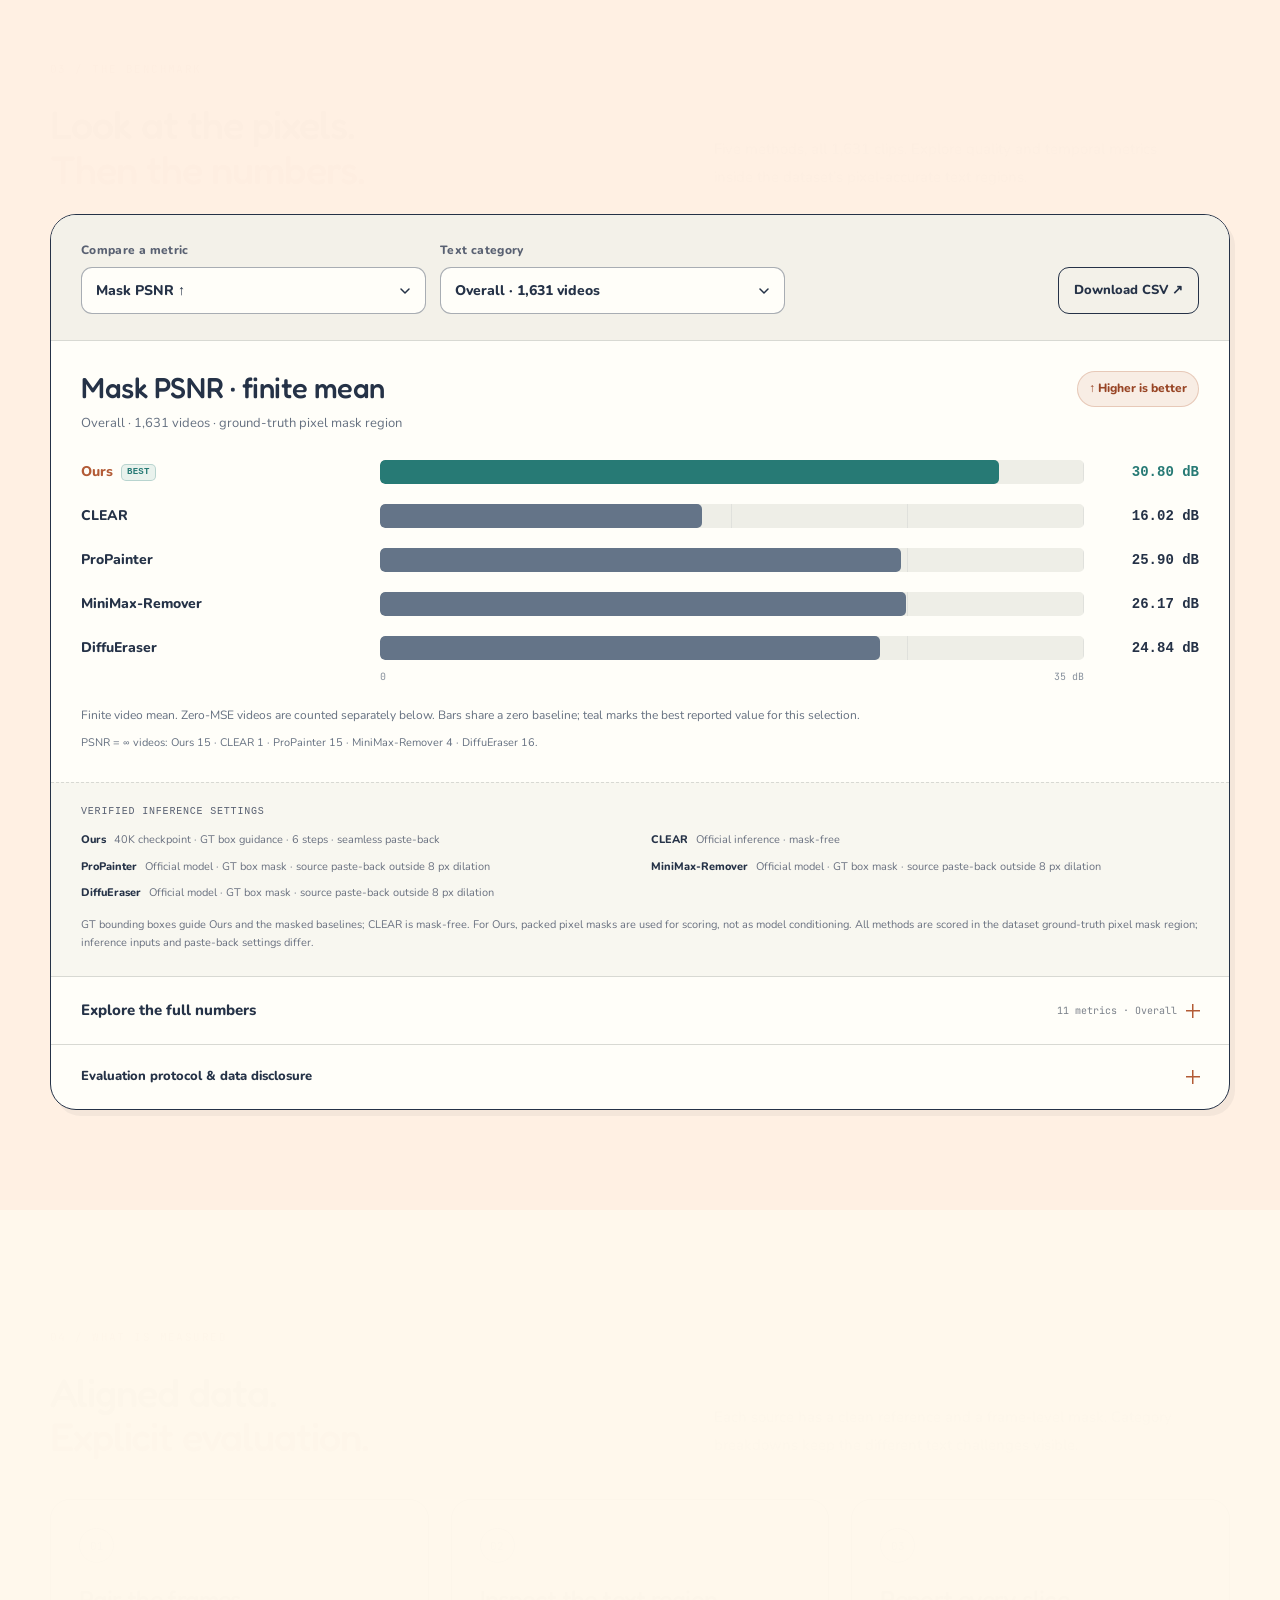
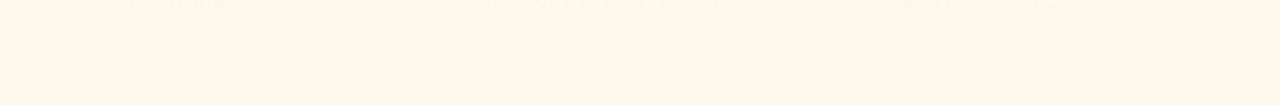
==== commit c61dcf0c: "Rebuild DVTE-Bench with a dynamic showcase and real model comparisons" ====
--- a/index.html
+++ b/index.html
@@ -1,441 +1,5 @@
 <!doctype html>
-<html lang="en" data-theme="light">
-<head>
-  <meta charset="utf-8">
-  <meta name="viewport" content="width=device-width, initial-scale=1">
-  <meta name="description" content="DVTE-Bench (Diverse Video Text Erasure Benchmark) provides 1,631 paired clips across 8 text types for video text erasure evaluation.">
-  <meta name="theme-color" content="#f4f6f8">
-  <title>DVTE-Bench | Diverse Video Text Erasure Benchmark</title>
-  <link rel="stylesheet" href="styles.css?v=mask-metrics-v2">
-  <script src="assets/vendor/lucide.min.js" defer></script>
-  <script src="app.js?v=mask-metrics-v2" defer></script>
-</head>
-<body>
-  <a class="skip-link" href="#main">Skip to content</a>
-  <header class="site-header" data-header>
-    <nav class="nav shell" aria-label="Primary navigation">
-      <a class="wordmark" href="#top" aria-label="DVTE-Bench home">
-        <span class="wordmark-mark" aria-hidden="true">D</span>
-        <span>DVTE-Bench</span>
-        <span class="version-chip">1,631 clips</span>
-      </a>
-      <button class="icon-button mobile-menu-button" type="button" data-menu-toggle
-        aria-label="Open navigation" aria-expanded="false" aria-controls="nav-links">
-        <i data-lucide="menu" aria-hidden="true"></i>
-      </button>
-      <div class="nav-links" id="nav-links" data-nav-links>
-        <a href="#overview">Overview</a>
-        <a href="#taxonomy">Taxonomy</a>
-        <a href="#results">Results</a>
-        <a href="#explorer">Explorer</a>
-        <a href="#protocol">Protocol</a>
-        <a href="#data">Data</a>
-      </div>
-      <button class="icon-button theme-button" type="button" data-theme-toggle
-        aria-label="Switch to dark theme" title="Toggle color theme">
-        <i data-lucide="moon" aria-hidden="true"></i>
-      </button>
-    </nav>
-  </header>
-  <main id="main">
-    <section class="hero" id="top" aria-labelledby="hero-title">
-      <video class="hero-video" muted autoplay loop playsinline preload="metadata"
-        poster="assets/posters/case-03-source.jpg" aria-hidden="true">
-        <source src="assets/videos/case-03-source.mp4" type="video/mp4">
-      </video>
-      <div class="hero-overlay" aria-hidden="true"></div>
-      <div class="hero-grid" aria-hidden="true"></div>
-      <div class="shell hero-copy">
-        <p class="eyebrow">Diverse Video Text Erasure Benchmark</p>
-        <h1 id="hero-title">DVTE-Bench</h1>
-        <p class="hero-subtitle">
-          1,631 paired clips, 136,090 frames, and 8 text types spanning the layouts
-          that challenge conventional video text erasers.
-        </p>
-        <div class="hero-actions">
-          <a class="button button-primary" href="#results">
-            <i data-lucide="bar-chart-3" aria-hidden="true"></i> View results
-          </a>
-          <a class="button button-secondary" href="#explorer">
-            <i data-lucide="play" aria-hidden="true"></i> Samples
-          </a>
-          <a class="button button-secondary" href="data/benchmark_manifest.csv" download>
-            <i data-lucide="table-2" aria-hidden="true"></i> Manifest
-          </a>
-        </div>
-        <div class="hero-tags" aria-label="Dataset properties">
-          <span>Paired supervision</span>
-          <span>Frame-level masks</span>
-          <span>OCR-audited targets</span>
-          <span>Portrait + landscape</span>
-        </div>
-      </div>
-      <div class="hero-caption">
-        <span>Live benchmark sample</span>
-        <span>Source with artistic title</span>
-      </div>
-    </section>
-
-    <section class="metric-band" aria-label="Benchmark summary">
-      <div class="shell metric-grid">
-        <div class="metric">
-          <strong data-stat="samples">1,631</strong>
-          <span>Paired clips</span>
-          <small>Source, target, and mask</small>
-        </div>
-        <div class="metric">
-          <strong data-stat="types">8</strong>
-          <span>Text types</span>
-          <small>Layout, motion, and style stressors</small>
-        </div>
-        <div class="metric">
-          <strong data-stat="frames">136,090</strong>
-          <span>Video frames</span>
-          <small>Frame-aligned evaluation data</small>
-        </div>
-        <div class="metric">
-          <strong data-stat="minutes">91.1</strong>
-          <span>Minutes</span>
-          <small>All clips include audio</small>
-        </div>
-      </div>
-    </section>
-
-    <section class="section" id="overview" aria-labelledby="overview-title">
-      <div class="shell overview-layout">
-        <div class="section-heading left reveal">
-          <p class="eyebrow">Overview</p>
-          <h2 id="overview-title">Evaluation beyond bottom-aligned subtitles</h2>
-        </div>
-        <div class="overview-copy reveal">
-          <p class="lead">
-            DVTE-Bench isolates difficult cases hidden by aggregate scores: moving
-            overlays, vertical writing, distributed regions, title cards, persistent
-            marks, and non-bottom layouts.
-          </p>
-          <p>
-            Every source clip has a clean target and a temporally aligned mask. Target frames
-            were scanned under one OCR audit configuration; confirmed residual text caused
-            rejection. All eight text types, including ASR subtitles, contribute to the same
-            1,631-video aggregate.
-          </p>
-        </div>
-      </div>
-    </section>
-
-    <section class="section section-surface" id="taxonomy" aria-labelledby="taxonomy-title">
-      <div class="shell">
-        <div class="section-heading reveal">
-          <p class="eyebrow">Taxonomy</p>
-          <h2 id="taxonomy-title">Eight complementary stress tests</h2>
-          <p>Each slice targets a distinct spatial, temporal, or typographic failure mode.</p>
-        </div>
-        <div class="taxonomy-grid reveal" data-taxonomy-grid aria-live="polite"></div>
-      </div>
-    </section>
-
-    <section class="section results-section" id="results" aria-labelledby="results-title">
-      <div class="shell">
-        <div class="section-heading reveal">
-          <p class="eyebrow">Benchmark Results</p>
-          <h2 id="results-title">Mask-region leaderboard</h2>
-          <p>Five methods evaluated on all 1,631 clips inside pixel-accurate dataset ground-truth masks.</p>
-        </div>
-        <div class="results-toolbar reveal">
-          <div class="method-identity">
-            <span class="method-badge">5 methods</span>
-            <div>
-              <strong>Complete evaluation</strong>
-              <span data-result-configuration>5 completed methods · 1,631 videos · pixel mask region</span>
-            </div>
-          </div>
-          <div class="results-actions">
-            <a class="button button-secondary" href="data/results.csv" download>
-              <i data-lucide="download" aria-hidden="true"></i> Results CSV
-            </a>
-          </div>
-        </div>
-        <div class="table-wrap results-table overall-results reveal">
-          <table>
-            <thead>
-              <tr data-results-overall-head></tr>
-            </thead>
-            <tbody data-results-overall></tbody>
-          </table>
-        </div>
-        <div class="results-subhead reveal">
-          <div>
-            <h3>Breakdown by text type</h3>
-            <p data-breakdown-description>Standard Subtitle · 232 videos · pixel mask region</p>
-          </div>
-          <label class="result-select">
-            <span>Text type</span>
-            <select data-results-type aria-label="Result text type"></select>
-          </label>
-        </div>
-        <div class="table-wrap results-table reveal">
-          <table>
-            <thead>
-              <tr data-results-type-head></tr>
-            </thead>
-            <tbody data-results-by-type></tbody>
-          </table>
-        </div>
-        <p class="results-note reveal" data-results-note>
-          † Finite Mask PSNR mean; zero-MSE videos are excluded only from that column.
-          All quality metrics use pixel-accurate masks. Mask VFID is a global
-          full-benchmark metric and is omitted from per-type breakdowns.
-        </p>
-      </div>
-    </section>
-
-    <section class="section explorer-section" id="explorer" aria-labelledby="explorer-title">
-      <div class="shell">
-        <div class="explorer-heading reveal">
-          <div>
-            <p class="eyebrow">Interactive Explorer</p>
-            <h2 id="explorer-title">Inspect aligned evidence</h2>
-            <p>Select a case and compare source, clean target, and mask at the same timestamp.</p>
-          </div>
-          <div class="preview-count">
-            <strong data-preview-count>16</strong>
-            <span>web previews</span>
-          </div>
-        </div>
-        <div class="filter-row reveal" data-preview-filters role="tablist"
-          aria-label="Filter preview samples">
-          <button class="filter-button is-active" type="button" role="tab"
-            aria-selected="true" data-filter="all">All types</button>
-        </div>
-
-        <div class="comparison-tool reveal" data-comparison-tool>
-          <div class="comparison-topline">
-            <span class="live-label"><i aria-hidden="true"></i> Synchronized preview</span>
-            <span data-active-index>01 / 16</span>
-          </div>
-          <div class="media-grid" data-media-grid>
-            <figure class="media-panel">
-              <figcaption>Source</figcaption>
-              <video muted playsinline preload="metadata" data-preview-video="source"></video>
-            </figure>
-            <figure class="media-panel">
-              <figcaption>Clean target</figcaption>
-              <video muted playsinline preload="metadata" data-preview-video="target"></video>
-            </figure>
-            <figure class="media-panel mask-panel">
-              <figcaption>Alpha mask</figcaption>
-              <video muted playsinline preload="metadata" data-preview-video="mask"></video>
-            </figure>
-          </div>
-          <div class="transport">
-            <button class="transport-button" type="button" data-play-toggle
-              aria-label="Play synchronized preview" title="Play">
-              <i data-lucide="play" aria-hidden="true"></i>
-            </button>
-            <button class="transport-button" type="button" data-restart
-              aria-label="Restart synchronized preview" title="Restart">
-              <i data-lucide="rotate-ccw" aria-hidden="true"></i>
-            </button>
-            <span class="timecode" data-current-time>0:00</span>
-            <input class="timeline" type="range" min="0" max="1000" value="0"
-              aria-label="Preview position" data-timeline>
-            <span class="timecode" data-duration>0:00</span>
-          </div>
-          <div class="case-caption">
-            <div>
-              <p class="case-kicker" data-case-kicker>Standard Subtitle · Landscape</p>
-              <h3 data-case-title>Loading benchmark case</h3>
-              <p class="case-text" data-case-text></p>
-            </div>
-            <dl class="case-meta" data-case-meta></dl>
-          </div>
-        </div>
-        <div class="preview-grid reveal" data-preview-grid
-          aria-label="Benchmark preview cases"></div>
-      </div>
-    </section>
-
-    <section class="section" id="composition" aria-labelledby="composition-title">
-      <div class="shell">
-        <div class="section-heading reveal">
-          <p class="eyebrow">Composition</p>
-          <h2 id="composition-title">Balanced across diverse challenges</h2>
-          <p>All 1,631 videos contribute to the aggregate, with results also broken down by text type.</p>
-        </div>
-        <div class="composition-layout reveal">
-          <div class="distribution" data-category-bars aria-label="Samples by benchmark type"></div>
-          <div class="composition-summary">
-            <div class="split-stat">
-              <strong>1,085</strong>
-              <span>Portrait clips</span>
-              <small>66.5% of the benchmark</small>
-            </div>
-            <div class="split-stat">
-              <strong>546</strong>
-              <span>Landscape clips</span>
-              <small>33.5% of the benchmark</small>
-            </div>
-            <div class="split-stat accent">
-              <strong>11</strong>
-              <span>Language labels</span>
-              <small>Chinese, English, Korean, Japanese, Thai, and long-tail ASR</small>
-            </div>
-          </div>
-        </div>
-      </div>
-    </section>
-
-    <section class="section section-surface" id="protocol" aria-labelledby="protocol-title">
-      <div class="shell">
-        <div class="section-heading reveal">
-          <p class="eyebrow">Protocol</p>
-          <h2 id="protocol-title">A reproducible evaluation contract</h2>
-          <p>Evaluate every clip consistently against its paired clean reference and pixel-accurate mask.</p>
-        </div>
-        <div class="protocol-grid reveal">
-          <article>
-            <span>01</span>
-            <h3>Load paired clips</h3>
-            <p>Read source and target at native frame alignment. Use the provided mask for region metrics.</p>
-          </article>
-          <article>
-            <span>02</span>
-            <h3>Report mask region</h3>
-            <p>Measure Mask PSNR, SSIM, LPIPS, DISTS, VFID, TWE, TC, and flow statistics.</p>
-          </article>
-          <article>
-            <span>03</span>
-            <h3>Evaluate all clips</h3>
-            <p>Compute the primary leaderboard over the complete set of 1,631 benchmark videos.</p>
-          </article>
-          <article>
-            <span>04</span>
-            <h3>Break down by type</h3>
-            <p>Report all eight text categories separately to expose category-specific strengths and failures.</p>
-          </article>
-        </div>
-        <aside class="audit-note reveal">
-          <i data-lucide="scan-search" aria-hidden="true"></i>
-          <div>
-            <strong>Target-side OCR audit</strong>
-            <p>
-              All target frames were scanned with a fixed configuration. 569 candidates with
-              confirmed target text were rejected before the final 1,631-sample release.
-            </p>
-          </div>
-        </aside>
-      </div>
-    </section>
-
-    <section class="section catalog-section" id="catalog" aria-labelledby="catalog-title">
-      <div class="shell">
-        <div class="catalog-heading reveal">
-          <div>
-            <p class="eyebrow">Catalog</p>
-            <h2 id="catalog-title">Search all 1,631 records</h2>
-          </div>
-          <label class="search-field">
-            <i data-lucide="search" aria-hidden="true"></i>
-            <span class="sr-only">Search benchmark records</span>
-            <input type="search" placeholder="Search ID, type, language, or text"
-              data-catalog-search>
-          </label>
-        </div>
-        <div class="catalog-toolbar reveal">
-          <label>
-            <span>Type</span>
-            <select data-catalog-type>
-              <option value="all">All types</option>
-            </select>
-          </label>
-          <label>
-            <span>Orientation</span>
-            <select data-catalog-orientation>
-              <option value="all">All orientations</option>
-              <option value="portrait">Portrait</option>
-              <option value="landscape">Landscape</option>
-            </select>
-          </label>
-          <span class="catalog-result-count" data-catalog-count>1,631 records</span>
-        </div>
-        <div class="table-wrap reveal">
-          <table>
-            <thead>
-              <tr>
-                <th>Sample</th>
-                <th>Type</th>
-                <th>Language</th>
-                <th>Format</th>
-                <th>Duration</th>
-                <th>Regions</th>
-              </tr>
-            </thead>
-            <tbody data-catalog-body></tbody>
-          </table>
-        </div>
-        <div class="pagination reveal">
-          <button class="icon-button" type="button" data-page-prev
-            aria-label="Previous page" title="Previous page">
-            <i data-lucide="chevron-left" aria-hidden="true"></i>
-          </button>
-          <span data-page-label>Page 1</span>
-          <button class="icon-button" type="button" data-page-next
-            aria-label="Next page" title="Next page">
-            <i data-lucide="chevron-right" aria-hidden="true"></i>
-          </button>
-        </div>
-      </div>
-    </section>
-
-    <section class="section data-section" id="data" aria-labelledby="data-title">
-      <div class="shell data-layout">
-        <div class="section-heading left reveal">
-          <p class="eyebrow">Data Package</p>
-          <h2 id="data-title">Structured for direct evaluation</h2>
-          <p>Each type repeats the same source, target, mask, and per-sample metadata layout.</p>
-          <div class="data-actions">
-            <a class="button button-primary" href="data/benchmark_manifest.csv" download>
-              <i data-lucide="download" aria-hidden="true"></i> CSV manifest
-            </a>
-            <a class="button button-secondary" href="data/benchmark.json" download>
-              <i data-lucide="braces" aria-hidden="true"></i> Web manifest
-            </a>
-          </div>
-        </div>
-        <div class="file-tree reveal" aria-label="Benchmark directory structure">
-          <div class="tree-head">
-            <span>multitype_synth_v4_vlm_asr_ocr_clean_1631/</span>
-            <i data-lucide="folder-tree" aria-hidden="true"></i>
-          </div>
-          <pre><code>metadata.csv
-summary.json
-&lt;benchmark_type&gt;/
-  metadata.csv
-  source/        # text-overlaid MP4
-  target/        # clean reference MP4
-  mask_alpha/    # visual mask MP4
-  mask_npz/      # frame-aligned masks
-  sample_meta/   # overlay provenance</code></pre>
-          <div class="hash-line">
-            <span>Metadata SHA-256</span>
-            <code data-metadata-hash>58ef4419...ef965</code>
-          </div>
-        </div>
-      </div>
-    </section>
-  </main>
-
-  <footer>
-    <div class="shell footer-inner">
-      <div>
-        <strong>DVTE-Bench</strong>
-        <span>Diverse Video Text Erasure Benchmark</span>
-      </div>
-      <span>Version: multitype_synth_v4_vlm_asr_ocr_clean</span>
-    </div>
-  </footer>
-  <div class="loading-status" data-loading-status role="status">
-    Loading benchmark manifest...
-  </div>
-</body>
+<html lang="en">
+<head><meta charset="utf-8"><meta name="viewport" content="width=device-width,initial-scale=1"><meta http-equiv="refresh" content="0;url=./next/"><meta name="description" content="DVTE-Bench — Diverse Video Text Erasure Benchmark"><title>DVTE-Bench</title><link rel="canonical" href="https://yahooo-m.github.io/DVTE-Bench/next/"></head>
+<body><p><a href="./next/">Open DVTE-Bench →</a></p><p><a href="./original.html">Original project page</a></p></body>
 </html>
